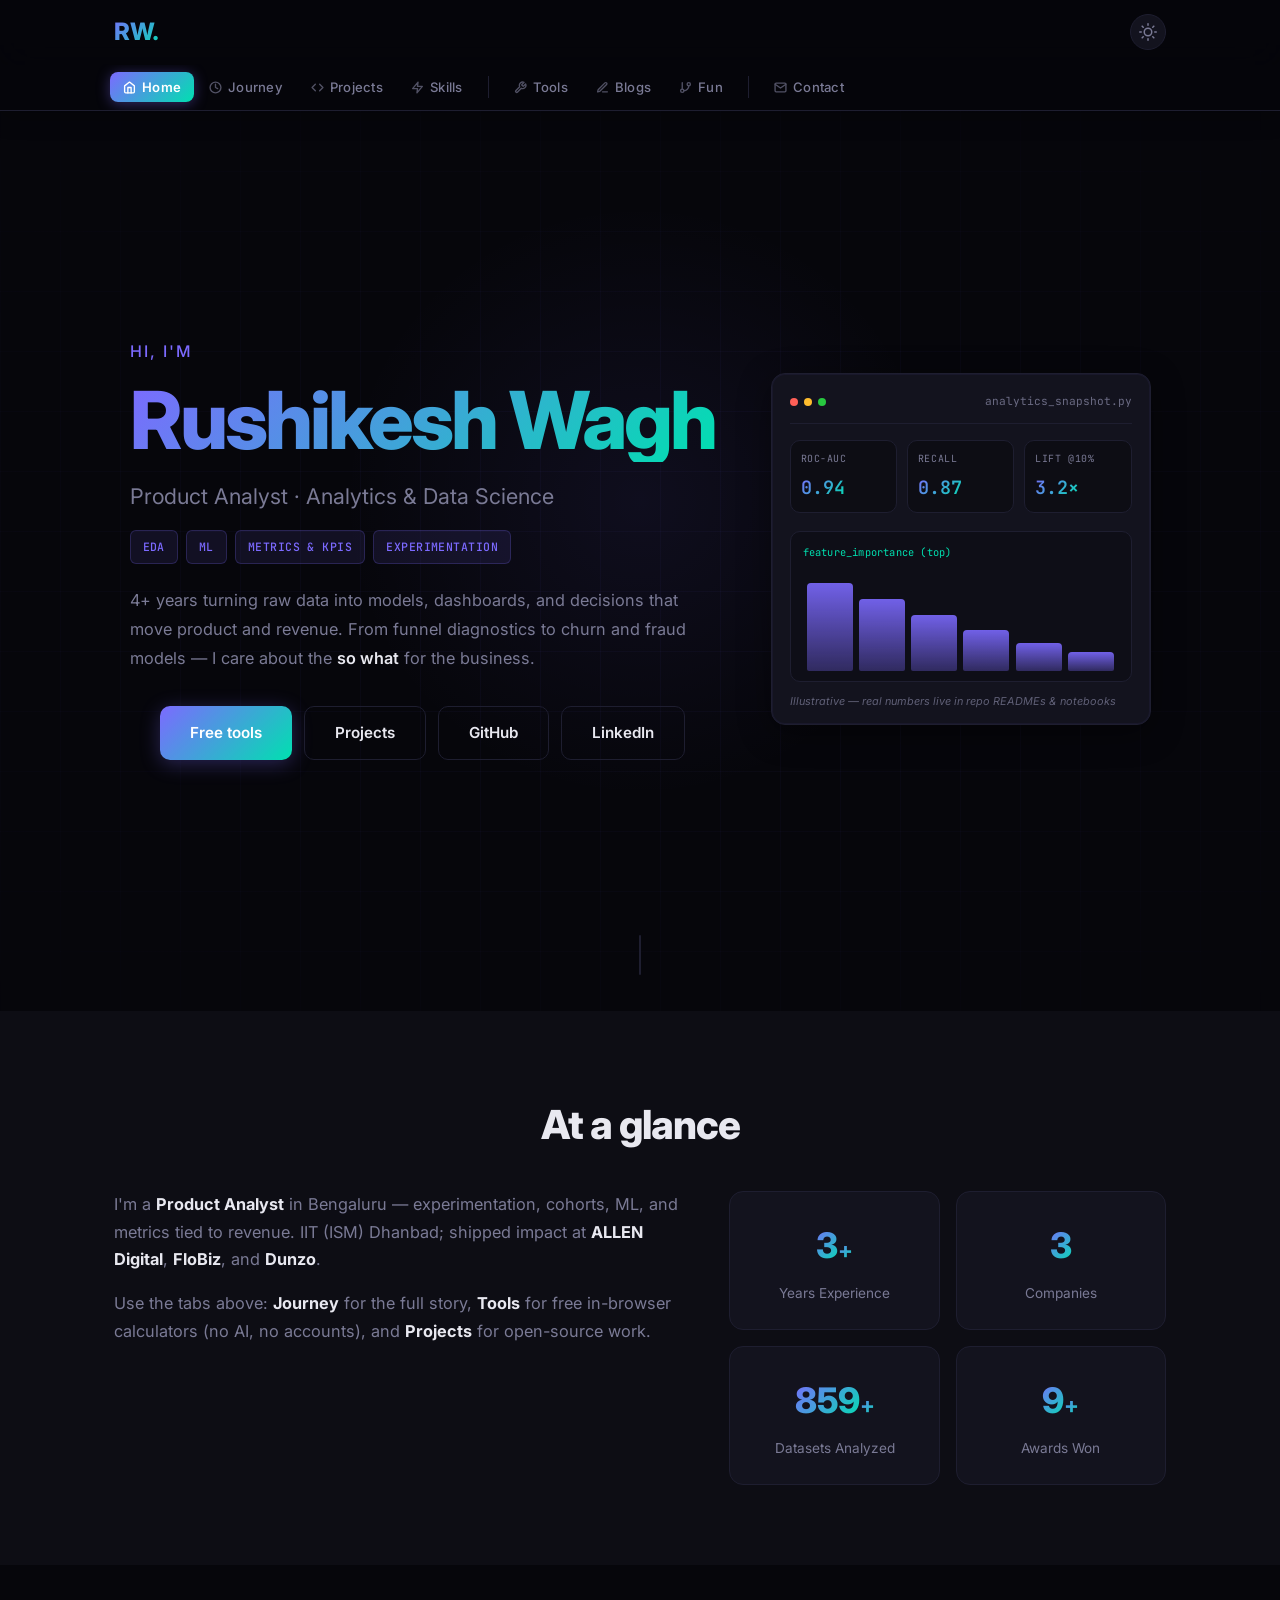
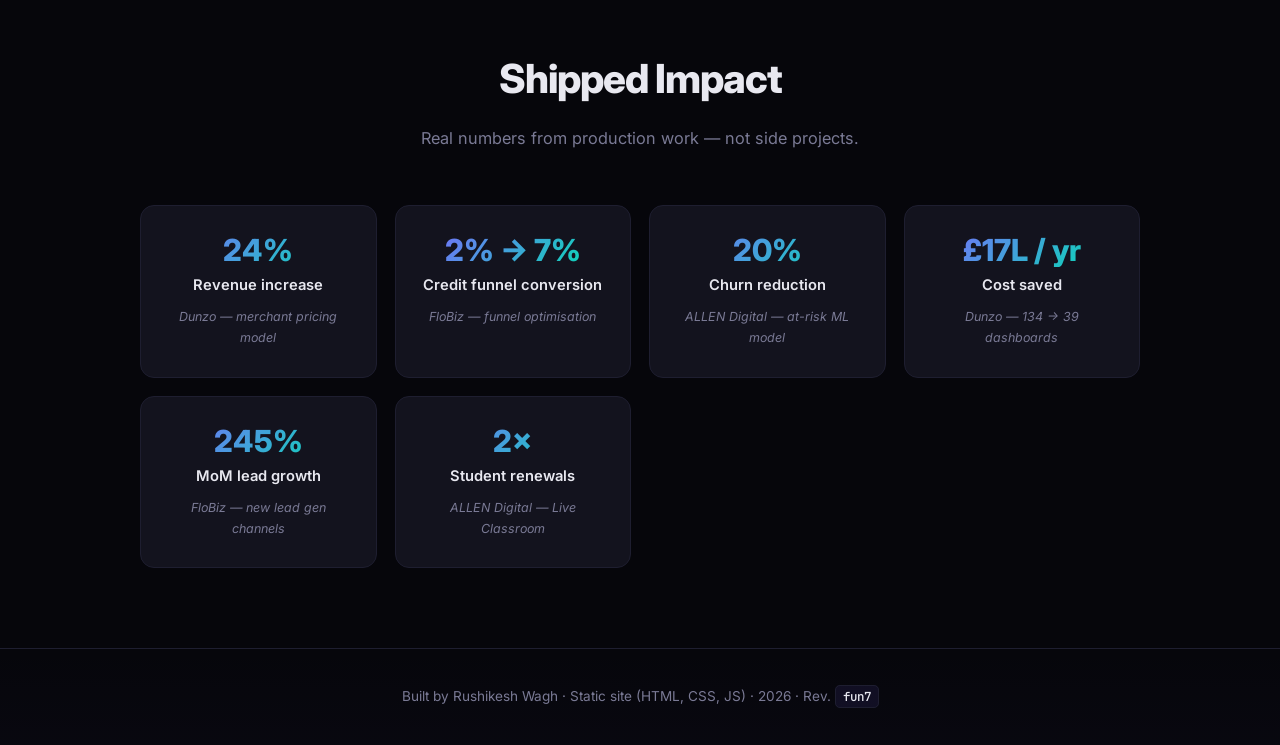
==== public/index.html @ 70ddebd4 "Quiz v7: improve fun page layout and refresh game flow Stack the three fun games into a clearer vert" ====
<!DOCTYPE html>
<html lang="en">
<head>
    <meta charset="UTF-8" />
    <meta name="viewport" content="width=device-width, initial-scale=1.0" />
    <!-- Canonical & social URLs: primary site is rushikeshwagh.vercel.app -->
    <link rel="canonical" href="https://rushikeshwagh.vercel.app/" />
    <title>Rushikesh Wagh — Product Analyst &amp; Data Science Portfolio | Bengaluru</title>
    <meta name="description" content="Rushikesh Wagh — Product Analyst in Bengaluru (IIT ISM Dhanbad). Free analytics tools: A/B test &amp; sample size calculators, cohort heatmap, JSON-CSV converter, SQL formatter. Projects, ALLEN Digital, Dunzo, FloBiz." />
    <meta name="author" content="Rushikesh Wagh" />
    <meta name="robots" content="index, follow, max-image-preview:large" />
    <meta name="googlebot" content="index, follow" />
    <meta name="theme-color" content="#06060b" />

    <meta property="og:type" content="website" />
    <meta property="og:locale" content="en_IN" />
    <meta property="og:site_name" content="Rushikesh Wagh" />
    <meta property="og:title" content="Rushikesh Wagh — Product Analyst &amp; Data Science Portfolio" />
    <meta property="og:description" content="Analytics &amp; ML portfolio: projects, experience, and contact. Bengaluru · IIT (ISM) Dhanbad." />
    <meta property="og:url" content="https://rushikeshwagh.vercel.app/" />
    <meta property="og:image" content="https://github.com/RUSHIKESHWAGH99.png" />
    <meta property="og:image:alt" content="Rushikesh Wagh" />

    <meta name="twitter:card" content="summary_large_image" />
    <meta name="twitter:title" content="Rushikesh Wagh — Product Analyst &amp; Data Science Portfolio" />
    <meta name="twitter:description" content="Analytics, ML, and product metrics. Open-source projects and professional experience." />
    <meta name="twitter:image" content="https://github.com/RUSHIKESHWAGH99.png" />

    <script type="application/ld+json">
    {
      "@context": "https://schema.org",
      "@graph": [
        {
          "@type": "WebSite",
          "@id": "https://rushikeshwagh.vercel.app/#website",
          "url": "https://rushikeshwagh.vercel.app/",
          "name": "Rushikesh Wagh — Portfolio",
          "description": "Product Analyst and data science portfolio: projects, skills, and experience.",
          "inLanguage": "en",
          "publisher": { "@id": "https://rushikeshwagh.vercel.app/#person" }
        },
        {
          "@type": "Person",
          "@id": "https://rushikeshwagh.vercel.app/#person",
          "name": "Rushikesh Wagh",
          "givenName": "Rushikesh",
          "familyName": "Wagh",
          "url": "https://rushikeshwagh.vercel.app/",
          "image": "https://github.com/RUSHIKESHWAGH99.png",
          "jobTitle": "Product Analyst",
          "description": "Product Analyst with 4+ years in analytics, machine learning, and product metrics. Based in Bengaluru, India.",
          "email": "rushikeshwagh43@gmail.com",
          "address": {
            "@type": "PostalAddress",
            "addressLocality": "Bengaluru",
            "addressRegion": "Karnataka",
            "addressCountry": "IN"
          },
          "worksFor": {
            "@type": "Organization",
            "name": "ALLEN Digital"
          },
          "alumniOf": {
            "@type": "CollegeOrUniversity",
            "name": "Indian Institute of Technology (Indian School of Mines), Dhanbad"
          },
          "sameAs": [
            "https://www.linkedin.com/in/rushikesh-wagh-08031999",
            "https://github.com/RUSHIKESHWAGH99"
          ]
        }
      ]
    }
    </script>

    <link rel="preconnect" href="https://fonts.googleapis.com" />
    <link rel="preconnect" href="https://fonts.gstatic.com" crossorigin />
    <link href="https://fonts.googleapis.com/css2?family=Inter:wght@300;400;500;600;700;800&family=JetBrains+Mono:wght@400;500&display=swap" rel="stylesheet" />
    <link rel="stylesheet" href="style.css" />
</head>
<body>
    <!-- Navigation -->
    <nav class="nav" id="nav">
        <div class="nav-container">
            <a href="#home" class="nav-logo" data-view="home">RW<span class="accent">.</span></a>
            <button class="theme-toggle" id="theme-toggle" aria-label="Toggle light/dark mode" type="button" title="Toggle theme">
                <svg class="theme-icon-sun" width="18" height="18" viewBox="0 0 24 24" fill="none" stroke="currentColor" stroke-width="2" stroke-linecap="round"><circle cx="12" cy="12" r="5"/><line x1="12" y1="1" x2="12" y2="3"/><line x1="12" y1="21" x2="12" y2="23"/><line x1="4.22" y1="4.22" x2="5.64" y2="5.64"/><line x1="18.36" y1="18.36" x2="19.78" y2="19.78"/><line x1="1" y1="12" x2="3" y2="12"/><line x1="21" y1="12" x2="23" y2="12"/><line x1="4.22" y1="19.78" x2="5.64" y2="18.36"/><line x1="18.36" y1="5.64" x2="19.78" y2="4.22"/></svg>
                <svg class="theme-icon-moon" width="18" height="18" viewBox="0 0 24 24" fill="none" stroke="currentColor" stroke-width="2" stroke-linecap="round"><path d="M21 12.79A9 9 0 1 1 11.21 3 7 7 0 0 0 21 12.79z"/></svg>
            </button>
        </div>
    </nav>

    <div class="site-tabs">
        <div class="container site-tabs-inner" role="tablist" aria-label="Portfolio sections">
            <!-- Group 1: Core -->
            <button type="button" class="site-tab active" role="tab" aria-selected="true" data-view="home" id="tab-home">
                <svg width="13" height="13" viewBox="0 0 24 24" fill="none" stroke="currentColor" stroke-width="2.5" stroke-linecap="round" stroke-linejoin="round" aria-hidden="true"><path d="M3 9l9-7 9 7v11a2 2 0 0 1-2 2H5a2 2 0 0 1-2-2z"/><polyline points="9 22 9 12 15 12 15 22"/></svg>
                Home
            </button>
            <button type="button" class="site-tab" role="tab" aria-selected="false" data-view="journey" id="tab-journey">
                <svg width="13" height="13" viewBox="0 0 24 24" fill="none" stroke="currentColor" stroke-width="2.5" stroke-linecap="round" stroke-linejoin="round" aria-hidden="true"><circle cx="12" cy="12" r="10"/><polyline points="12 6 12 12 16 14"/></svg>
                Journey
            </button>
            <button type="button" class="site-tab" role="tab" aria-selected="false" data-view="projects" id="tab-projects">
                <svg width="13" height="13" viewBox="0 0 24 24" fill="none" stroke="currentColor" stroke-width="2.5" stroke-linecap="round" stroke-linejoin="round" aria-hidden="true"><polyline points="16 18 22 12 16 6"/><polyline points="8 6 2 12 8 18"/></svg>
                Projects
            </button>
            <button type="button" class="site-tab" role="tab" aria-selected="false" data-view="skills" id="tab-skills">
                <svg width="13" height="13" viewBox="0 0 24 24" fill="none" stroke="currentColor" stroke-width="2.5" stroke-linecap="round" stroke-linejoin="round" aria-hidden="true"><polygon points="13 2 3 14 12 14 11 22 21 10 12 10 13 2"/></svg>
                Skills
            </button>
            <!-- Separator -->
            <span class="tab-sep" aria-hidden="true"></span>
            <!-- Group 2: Content & Tools -->
            <button type="button" class="site-tab" role="tab" aria-selected="false" data-view="tools" id="tab-tools">
                <svg width="13" height="13" viewBox="0 0 24 24" fill="none" stroke="currentColor" stroke-width="2.5" stroke-linecap="round" stroke-linejoin="round" aria-hidden="true"><path d="M14.7 6.3a1 1 0 0 0 0 1.4l1.6 1.6a1 1 0 0 0 1.4 0l3.77-3.77a6 6 0 0 1-7.94 7.94l-6.91 6.91a2.12 2.12 0 0 1-3-3l6.91-6.91a6 6 0 0 1 7.94-7.94l-3.76 3.76z"/></svg>
                Tools
            </button>
            <button type="button" class="site-tab" role="tab" aria-selected="false" data-view="blogs" id="tab-blogs">
                <svg width="13" height="13" viewBox="0 0 24 24" fill="none" stroke="currentColor" stroke-width="2.5" stroke-linecap="round" stroke-linejoin="round" aria-hidden="true"><path d="M12 20h9"/><path d="M16.5 3.5a2.121 2.121 0 0 1 3 3L7 19l-4 1 1-4L16.5 3.5z"/></svg>
                Blogs
            </button>
            <button type="button" class="site-tab" role="tab" aria-selected="false" data-view="fun" id="tab-fun">
                <svg width="13" height="13" viewBox="0 0 24 24" fill="none" stroke="currentColor" stroke-width="2.5" stroke-linecap="round" stroke-linejoin="round" aria-hidden="true"><line x1="6" y1="3" x2="6" y2="15"/><circle cx="18" cy="6" r="3"/><circle cx="6" cy="18" r="3"/><path d="M18 9a9 9 0 0 1-9 9"/></svg>
                Fun
            </button>
            <!-- Separator -->
            <span class="tab-sep" aria-hidden="true"></span>
            <!-- Group 3: Contact -->
            <button type="button" class="site-tab" role="tab" aria-selected="false" data-view="contact" id="tab-contact">
                <svg width="13" height="13" viewBox="0 0 24 24" fill="none" stroke="currentColor" stroke-width="2.5" stroke-linecap="round" stroke-linejoin="round" aria-hidden="true"><path d="M4 4h16c1.1 0 2 .9 2 2v12c0 1.1-.9 2-2 2H4c-1.1 0-2-.9-2-2V6c0-1.1.9-2 2-2z"/><polyline points="22,6 12,13 2,6"/></svg>
                Contact
            </button>
        </div>
    </div>

    <main class="main-views">
    <div id="view-home" class="view-panel">
    <!-- Hero -->
    <section class="hero" id="hero">
        <div class="hero-bg-grid"></div>
        <div class="container hero-layout">
            <div class="hero-content fade-up">
                <p class="hero-greeting">Hi, I'm</p>
                <h1 class="hero-name">Rushikesh Wagh</h1>
                <p class="hero-title">Product Analyst · Analytics &amp; Data Science</p>
                <p class="hero-pills" aria-label="Focus areas">
                    <span class="hero-pill">EDA</span>
                    <span class="hero-pill">ML</span>
                    <span class="hero-pill">Metrics &amp; KPIs</span>
                    <span class="hero-pill">Experimentation</span>
                </p>
                <p class="hero-desc">
                    4+ years turning raw data into models, dashboards, and decisions that move product and revenue.
                    From funnel diagnostics to churn and fraud models — I care about the <strong>so what</strong> for the business.
                </p>
                <div class="hero-cta">
                    <a href="#tools" class="btn btn-primary" data-view="tools">Free tools</a>
                    <a href="#projects" class="btn btn-outline" data-view="projects">Projects</a>
                    <a href="https://github.com/RUSHIKESHWAGH99" target="_blank" class="btn btn-outline">GitHub</a>
                    <a href="https://www.linkedin.com/in/rushikesh-wagh-08031999" target="_blank" class="btn btn-outline">LinkedIn</a>
                </div>
            </div>
            <aside class="hero-visual reveal" aria-hidden="true">
                <div class="mini-dashboard">
                    <div class="mini-dash-header">
                        <span class="mini-dash-dot"></span>
                        <span class="mini-dash-dot"></span>
                        <span class="mini-dash-dot"></span>
                        <span class="mini-dash-title">analytics_snapshot.py</span>
                    </div>
                    <div class="mini-dash-kpis">
                        <div class="mini-kpi">
                            <span class="mini-kpi-label">ROC-AUC</span>
                            <span class="mini-kpi-value">0.94</span>
                        </div>
                        <div class="mini-kpi">
                            <span class="mini-kpi-label">Recall</span>
                            <span class="mini-kpi-value">0.87</span>
                        </div>
                        <div class="mini-kpi">
                            <span class="mini-kpi-label">Lift @10%</span>
                            <span class="mini-kpi-value">3.2×</span>
                        </div>
                    </div>
                    <div class="mini-dash-chart">
                        <span class="mini-chart-label">feature_importance (top)</span>
                        <div class="mini-bars">
                            <div class="mini-bar" style="--h: 88%"></div>
                            <div class="mini-bar" style="--h: 72%"></div>
                            <div class="mini-bar" style="--h: 56%"></div>
                            <div class="mini-bar" style="--h: 41%"></div>
                            <div class="mini-bar" style="--h: 28%"></div>
                            <div class="mini-bar" style="--h: 19%"></div>
                        </div>
                    </div>
                    <p class="mini-dash-footnote">Illustrative — real numbers live in repo READMEs &amp; notebooks</p>
                </div>
            </aside>
        </div>
        <div class="scroll-indicator">
            <div class="scroll-line"></div>
        </div>
    </section>

    <section class="home-teaser section section-alt">
        <div class="container">
            <h2 class="section-title reveal">At a glance</h2>
            <div class="about-grid">
                <div class="about-text reveal">
                    <p>
                        I'm a <strong>Product Analyst</strong> in Bengaluru — experimentation, cohorts, ML, and metrics tied to revenue. IIT (ISM) Dhanbad; shipped impact at <strong>ALLEN Digital</strong>, <strong>FloBiz</strong>, and <strong>Dunzo</strong>.
                    </p>
                    <p>
                        Use the tabs above: <strong>Journey</strong> for the full story, <strong>Tools</strong> for free in-browser calculators (no AI, no accounts), and <strong>Projects</strong> for open-source work.
                    </p>
                </div>
                <div class="about-stats reveal">
                    <div class="stat-card">
                        <span class="stat-number" data-count="4">0</span><span class="stat-suffix">+</span>
                        <span class="stat-label">Years Experience</span>
                    </div>
                    <div class="stat-card">
                        <span class="stat-number" data-count="4">0</span>
                        <span class="stat-label">Companies</span>
                    </div>
                    <div class="stat-card">
                        <span class="stat-number" data-count="1000">0</span><span class="stat-suffix">+</span>
                        <span class="stat-label">Datasets Analyzed</span>
                    </div>
                    <div class="stat-card">
                        <span class="stat-number" data-count="10">0</span><span class="stat-suffix">+</span>
                        <span class="stat-label">Awards Won</span>
                    </div>
                </div>
            </div>
        </div>
    </section>

    <section class="impact-strip section">
        <div class="container">
            <h2 class="section-title reveal">Shipped Impact</h2>
            <p class="section-subtitle reveal">Real numbers from production work — not side projects.</p>
            <div class="impact-grid">
                <div class="impact-card reveal">
                    <span class="impact-metric">24%</span>
                    <span class="impact-label">Revenue increase</span>
                    <span class="impact-where">Dunzo — merchant pricing model</span>
                </div>
                <div class="impact-card reveal">
                    <span class="impact-metric">2% &rarr; 7%</span>
                    <span class="impact-label">Credit funnel conversion</span>
                    <span class="impact-where">FloBiz — funnel optimisation</span>
                </div>
                <div class="impact-card reveal">
                    <span class="impact-metric">20%</span>
                    <span class="impact-label">Churn reduction</span>
                    <span class="impact-where">ALLEN Digital — at-risk ML model</span>
                </div>
                <div class="impact-card reveal">
                    <span class="impact-metric">&pound;17L / yr</span>
                    <span class="impact-label">Cost saved</span>
                    <span class="impact-where">Dunzo — 134 &rarr; 39 dashboards</span>
                </div>
                <div class="impact-card reveal">
                    <span class="impact-metric">245%</span>
                    <span class="impact-label">MoM lead growth</span>
                    <span class="impact-where">FloBiz — new lead gen channels</span>
                </div>
                <div class="impact-card reveal">
                    <span class="impact-metric">2&times;</span>
                    <span class="impact-label">Student renewals</span>
                    <span class="impact-where">ALLEN Digital — Live Classroom</span>
                </div>
            </div>
        </div>
    </section>
    </div>

    <div id="view-journey" class="view-panel" hidden>
    <!-- About -->
    <section class="section" id="about">
        <div class="container">
            <h2 class="section-title reveal">About Me</h2>
            <div class="about-grid">
                <div class="about-text reveal">
                    <p>
                        I'm a <strong>Product Analyst</strong> based in Bengaluru, Karnataka with 4+ years of full-time experience in the analytics domain. I have a B.Tech from <strong>IIT (ISM) Dhanbad</strong> and have worked across startups and growth-stage companies including <strong>Dunzo</strong>, <strong>FloBiz</strong>, and <strong>ALLEN Digital</strong>.
                    </p>
                    <p>
                        I help teams make smarter, faster, and data-backed decisions. Whether it's building an XGBoost model to identify at-risk students, optimizing a credit funnel from 2% to 7%, or consolidating 134 dashboards down to 39 — I focus on the <strong>"so what?"</strong> that moves the business forward.
                    </p>
                    <p>
                        My work spans product analytics, ML-driven predictions, data pipeline engineering (SparkSQL, Airflow, Hevo), and strategic analysis at the founder's office level.
                    </p>
                </div>
                <div class="about-stats reveal">
                    <div class="stat-card">
                        <span class="stat-number" data-count="4">0</span><span class="stat-suffix">+</span>
                        <span class="stat-label">Years Experience</span>
                    </div>
                    <div class="stat-card">
                        <span class="stat-number" data-count="4">0</span>
                        <span class="stat-label">Companies</span>
                    </div>
                    <div class="stat-card">
                        <span class="stat-number" data-count="1000">0</span><span class="stat-suffix">+</span>
                        <span class="stat-label">Datasets Analyzed</span>
                    </div>
                    <div class="stat-card">
                        <span class="stat-number" data-count="10">0</span><span class="stat-suffix">+</span>
                        <span class="stat-label">Awards Won</span>
                    </div>
                </div>
            </div>
        </div>
    </section>

    <!-- How I work (analytics workflow) -->
    <section class="section section-alt" id="approach">
        <div class="container">
            <h2 class="section-title reveal">How I Work</h2>
            <p class="section-subtitle reveal">An end-to-end analytics loop — the same rhythm behind my portfolio repos and my product work.</p>
            <ol class="approach-steps">
                <li class="approach-step reveal">
                    <span class="approach-num">01</span>
                    <h3>Frame the decision</h3>
                    <p>Clarify the business question, success metric, and trade-offs (e.g. precision vs recall for fraud).</p>
                </li>
                <li class="approach-step reveal">
                    <span class="approach-num">02</span>
                    <h3>Data &amp; quality</h3>
                    <p>Source tables, validate joins, handle missing values, and sanity-check distributions before modeling.</p>
                </li>
                <li class="approach-step reveal">
                    <span class="approach-num">03</span>
                    <h3>EDA &amp; hypotheses</h3>
                    <p>Visualize segments, correlations, and leakage risks; turn patterns into testable hypotheses.</p>
                </li>
                <li class="approach-step reveal">
                    <span class="approach-num">04</span>
                    <h3>Model or metric logic</h3>
                    <p>Baselines first, then sklearn / XGBoost-style models, with proper splits and imbalance handling when needed.</p>
                </li>
                <li class="approach-step reveal">
                    <span class="approach-num">05</span>
                    <h3>Evaluate fairly</h3>
                    <p>Metrics that match the use case — not just accuracy — plus confusion matrices, ROC, and feature importance.</p>
                </li>
                <li class="approach-step reveal">
                    <span class="approach-num">06</span>
                    <h3>Ship the story</h3>
                    <p>READMEs, notebooks, or dashboards so stakeholders see the insight and the recommended next action.</p>
                </li>
            </ol>

            <div class="focus-grid">
                <article class="focus-card reveal">
                    <h3>Exploratory analysis</h3>
                    <p>Segmentation, trends, and clear charts that explain <em>why</em> a metric moved.</p>
                </article>
                <article class="focus-card reveal">
                    <h3>Predictive modeling</h3>
                    <p>Classification &amp; regression with scikit-learn — from churn and fraud to cost prediction.</p>
                </article>
                <article class="focus-card reveal">
                    <h3>Imbalanced &amp; risky outcomes</h3>
                    <p>SMOTE, recall-focused evaluation, and business-aligned thresholds for rare events.</p>
                </article>
                <article class="focus-card reveal">
                    <h3>Dashboards &amp; KPI design</h3>
                    <p>Streamlit and BI-style views that make metrics self-serve and actionable.</p>
                </article>
            </div>
        </div>
    </section>

    <!-- Experience / Journey -->
    <section class="section" id="experience">
        <div class="container">
            <h2 class="section-title reveal">Experience</h2>
            <p class="section-subtitle reveal">From founder's office strategy roles to product analytics — always at the intersection of data and business impact.</p>

            <div class="timeline">
                <div class="timeline-item reveal">
                    <div class="timeline-marker active"></div>
                    <div class="timeline-content">
                        <span class="timeline-year">Jul 2024 – Present</span>
                        <h3>ALLEN Digital — Product Analytics</h3>
                        <p class="timeline-location">Bengaluru, Karnataka</p>
                        <ul class="timeline-highlights">
                            <li>Owned the analytics charter for Live Classroom — <strong>20% YoY increase</strong> in attendance and <strong>2x improvement</strong> in student renewals</li>
                            <li>Built end-to-end <strong>XGBoost ML model</strong> to identify at-risk students, reducing churn rate by 20%</li>
                            <li>Architected core data pipeline using Hevo, SparkSQL, and Airflow for ETL workflows</li>
                        </ul>
                    </div>
                </div>

                <div class="timeline-item reveal">
                    <div class="timeline-marker"></div>
                    <div class="timeline-content">
                        <span class="timeline-year">Dec 2023 – Jul 2024</span>
                        <h3>FloBiz — Founder's Office, Strategy & Analytics</h3>
                        <p class="timeline-location">Bengaluru, Karnataka</p>
                        <ul class="timeline-highlights">
                            <li>Improved credit funnel efficiency from <strong>2% to 7%</strong> and R/C metric from 80% to 115%</li>
                            <li>Drove <strong>245% MoM increase</strong> in leads through new lead gen sources and marketing campaigns</li>
                            <li>Conducted market research for launch of insurance, personal loans, gold loans, and credit cards</li>
                            <li>Produced investor MIS reports, Townhalls, and MBRs</li>
                        </ul>
                    </div>
                </div>

                <div class="timeline-item reveal">
                    <div class="timeline-marker"></div>
                    <div class="timeline-content">
                        <span class="timeline-year">Jun 2022 – Nov 2023</span>
                        <h3>Dunzo — Founder's Office, Analyst 1 → Analyst 2</h3>
                        <p class="timeline-location">Bengaluru, Karnataka &middot; 1 year 6 months</p>
                        <ul class="timeline-highlights">
                            <li>Built merchant pricing model → <strong>24% revenue increase</strong> for DMS business</li>
                            <li>Led CPT optimization project → <strong>10%+ CPT reduction</strong> across the business</li>
                            <li>Consolidated dashboards from 134 to 39 → <strong>cost saving of ₹17L/year</strong></li>
                            <li>Contributed to surge pricing, delayed delivery rollouts with pre/post feature reads</li>
                        </ul>
                        <div class="timeline-awards">🏆 5 Monthly awards · 2 Excellence awards · 1 Quarterly award</div>
                    </div>
                </div>

                <div class="timeline-item reveal">
                    <div class="timeline-marker"></div>
                    <div class="timeline-content">
                        <span class="timeline-year">May – Jun 2021</span>
                        <h3>Tata Steel — Business Analyst Intern</h3>
                        <p class="timeline-location">Khopoli, Maharashtra</p>
                    </div>
                </div>

                <div class="timeline-item reveal">
                    <div class="timeline-marker"></div>
                    <div class="timeline-content">
                        <span class="timeline-year">Jul 2019 – Jun 2020</span>
                        <h3>Student Alumni & International Relations Cell — Data Analyst Intern</h3>
                        <p class="timeline-location">Dhanbad, Jharkhand</p>
                    </div>
                </div>

                <div class="timeline-item reveal">
                    <div class="timeline-marker"></div>
                    <div class="timeline-content">
                        <span class="timeline-year">2018 – 2022</span>
                        <h3>IIT (ISM) Dhanbad — B.Tech, Engineering</h3>
                        <p class="timeline-location">Dhanbad, Jharkhand</p>
                    </div>
                </div>
            </div>
        </div>
    </section>
    </div>

    <div id="view-tools" class="view-panel" hidden>
        <header class="tools-hero">
            <div class="container">
                <h2>Analytics Co-Pilot</h2>
                <p>Quick, private utilities that run entirely in your browser — no sign-up, no AI, no server. Useful for experiment readouts, retention tables, and readable SQL.</p>
                <span class="tools-badge">100% client-side · $0 infra</span>
            </div>
        </header>
        <div class="tool-switcher" role="tablist" aria-label="Choose a tool">
            <button type="button" class="tool-switch active" data-tool="ab" aria-selected="true">A/B testing</button>
            <button type="button" class="tool-switch" data-tool="json" aria-selected="false">JSON formatter</button>
            <button type="button" class="tool-switch" data-tool="sql" aria-selected="false">SQL formatter</button>
            <button type="button" class="tool-switch" data-tool="cohort" aria-selected="false">Cohort table (CSV)</button>
        </div>
        <div class="tool-panels-wrap">
            <div id="tool-panel-ab" class="tool-panel">
                <h3>Significance test</h3>
                <p class="tool-hint">Two-proportion z-test. Enter visitors and conversions for each variant. Large-sample normal approximation — for small samples, treat as directional only.</p>
                <div class="form-grid">
                    <div class="form-field"><label for="ab-vis-a">Visitors A</label><input id="ab-vis-a" type="number" min="1" value="10000" /></div>
                    <div class="form-field"><label for="ab-conv-a">Conversions A</label><input id="ab-conv-a" type="number" min="0" value="1200" /></div>
                    <div class="form-field"><label for="ab-vis-b">Visitors B</label><input id="ab-vis-b" type="number" min="1" value="10000" /></div>
                    <div class="form-field"><label for="ab-conv-b">Conversions B</label><input id="ab-conv-b" type="number" min="0" value="1270" /></div>
                    <div class="form-field"><label for="ab-alpha">Significance &alpha; (two-sided)</label>
                        <select id="ab-alpha">
                            <option value="0.10">90% confidence (&alpha; = 0.10)</option>
                            <option value="0.05" selected>95% confidence (&alpha; = 0.05)</option>
                            <option value="0.01">99% confidence (&alpha; = 0.01)</option>
                        </select>
                    </div>
                </div>
                <button type="button" class="btn-tool" id="ab-calc">Calculate</button>
                <div id="ab-out" class="ab-results" hidden></div>
                <div id="ab-err" class="tool-error" hidden></div>

                <div class="ab-divider"></div>

                <h3>Sample size calculator</h3>
                <p class="tool-hint">How many users per variant do you need before running the test? Enter your baseline conversion rate, minimum detectable effect (MDE), desired power, and significance level.</p>
                <div class="form-grid">
                    <div class="form-field"><label for="ss-baseline">Baseline rate (%)</label><input id="ss-baseline" type="number" min="0.01" max="99.99" step="0.01" value="5" /></div>
                    <div class="form-field"><label for="ss-mde">Min. detectable effect (%)</label><input id="ss-mde" type="number" min="0.01" step="0.01" value="10" /></div>
                    <div class="form-field"><label for="ss-power">Power</label>
                        <select id="ss-power">
                            <option value="0.80" selected>80%</option>
                            <option value="0.90">90%</option>
                            <option value="0.95">95%</option>
                        </select>
                    </div>
                    <div class="form-field"><label for="ss-alpha">Significance &alpha;</label>
                        <select id="ss-alpha">
                            <option value="0.10">0.10</option>
                            <option value="0.05" selected>0.05</option>
                            <option value="0.01">0.01</option>
                        </select>
                    </div>
                </div>
                <button type="button" class="btn-tool" id="ss-calc">Calculate</button>
                <div id="ss-out" class="ab-results" hidden></div>
                <div id="ss-err" class="tool-error" hidden></div>
            </div>
            <div id="tool-panel-json" class="tool-panel" hidden>
                <h3>JSON formatter</h3>
                <p class="tool-hint">Paste minified or messy JSON on the left. Click <strong>Format</strong> to pretty-print with syntax highlighting on the right. If the JSON is an array of objects you can also download it as a CSV file.</p>
                <div class="sql-io">
                    <textarea id="json-in" spellcheck="false" placeholder="Paste JSON here&#10;&#10;Example:&#10;[{&quot;name&quot;:&quot;Alice&quot;,&quot;age&quot;:30,&quot;city&quot;:&quot;Delhi&quot;},{&quot;name&quot;:&quot;Bob&quot;,&quot;age&quot;:25,&quot;city&quot;:&quot;Mumbai&quot;}]"></textarea>
                    <pre id="json-out" aria-label="Formatted JSON"></pre>
                </div>
                <button type="button" class="btn-tool" id="json-format">Format</button>
                <button type="button" class="btn-tool secondary" id="json-copy">Copy formatted</button>
                <button type="button" class="btn-tool secondary" id="json-csv-dl">Download CSV</button>
                <div id="json-err" class="tool-error" hidden></div>
            </div>
            <div id="tool-panel-sql" class="tool-panel" hidden>
                <h3>SQL formatter + keyword hints</h3>
                <p class="tool-hint">Indents SELECT columns one-per-line, AND / OR / ON under their clause, and colour-highlights keywords, functions, strings, and numbers. Heuristic — works well for standard analytical SQL. Copy button outputs plain text.</p>
                <div class="sql-io">
                    <textarea id="sql-in" spellcheck="false" placeholder="Paste SQL here…">select u.id, o.total from users u join orders o on o.user_id = u.id where o.created_at &gt;= '2024-01-01' group by u.id, o.total order by o.total desc limit 100;</textarea>
                    <pre id="sql-out" aria-label="Formatted SQL"></pre>
                </div>
                <button type="button" class="btn-tool" id="sql-format">Format</button>
                <button type="button" class="btn-tool secondary" id="sql-copy">Copy formatted</button>
                <div class="sql-hints-block">
                    <h4>Keywords detected (reference)</h4>
                    <ul id="sql-hint-list" class="sql-hints-list"></ul>
                </div>
            </div>
            <div id="tool-panel-cohort" class="tool-panel" hidden>
                <h3>Cohort retention heatmap</h3>
                <p class="tool-hint"><strong>CSV format (wide):</strong> first column = cohort name; remaining columns = period 0, 1, 2… (counts or retention %). Example header: <code>cohort,0,1,2,3</code>. Values between 0 and 1 are treated as fractions.</p>
                <label class="file-drop-label">
                    <input type="file" id="cohort-file" accept=".csv,text/csv" />
                    Drop a CSV here or tap to choose a file
                </label>
                <div id="cohort-err" class="tool-error" hidden></div>
                <div id="cohort-out"></div>
            </div>
        </div>
    </div>

    <div id="view-projects" class="view-panel" hidden>
    <!-- Projects -->
    <section class="section section-alt" id="projects">
        <div class="container">
            <h2 class="section-title reveal">Open Source Projects</h2>
            <p class="section-subtitle reveal">Public repos with notebooks, EDA, and models — each README summarizes methods, metrics, and business takeaways.</p>

            <div class="projects-grid">
                <article class="project-card reveal">
                    <span class="project-type">Dashboard · BI</span>
                    <div class="project-header">
                        <div class="project-icon">📊</div>
                        <div class="project-links">
                            <a href="https://github.com/RUSHIKESHWAGH99/Sales-Revenue-Dashboard" target="_blank" title="View on GitHub">
                                <svg width="20" height="20" viewBox="0 0 24 24" fill="none" stroke="currentColor" stroke-width="2"><path d="M9 19c-5 1.5-5-2.5-7-3m14 6v-3.87a3.37 3.37 0 0 0-.94-2.61c3.14-.35 6.44-1.54 6.44-7A5.44 5.44 0 0 0 20 4.77 5.07 5.07 0 0 0 19.91 1S18.73.65 16 2.48a13.38 13.38 0 0 0-7 0C6.27.65 5.09 1 5.09 1A5.07 5.07 0 0 0 5 4.77a5.44 5.44 0 0 0-1.5 3.78c0 5.42 3.3 6.61 6.44 7A3.37 3.37 0 0 0 9 18.13V22"></path></svg>
                            </a>
                        </div>
                    </div>
                    <h3 class="project-title">Sales & Revenue Dashboard</h3>
                    <p class="project-desc">Interactive Streamlit dashboard on the Superstore dataset with KPI cards, trend charts, discount-vs-profit analysis, and real-time filters.</p>
                    <div class="project-tags">
                        <span>Streamlit</span><span>Plotly</span><span>pandas</span><span>Python</span>
                    </div>
                    <div class="project-insight">
                        <strong>Key insight:</strong> Sub-categories with >20% avg discount have negative profit margins
                    </div>
                </article>

                <article class="project-card reveal">
                    <span class="project-type">Classification</span>
                    <div class="project-header">
                        <div class="project-icon">🔮</div>
                        <div class="project-links">
                            <a href="https://github.com/RUSHIKESHWAGH99/Telco-Customer-Churn-Prediction" target="_blank" title="View on GitHub">
                                <svg width="20" height="20" viewBox="0 0 24 24" fill="none" stroke="currentColor" stroke-width="2"><path d="M9 19c-5 1.5-5-2.5-7-3m14 6v-3.87a3.37 3.37 0 0 0-.94-2.61c3.14-.35 6.44-1.54 6.44-7A5.44 5.44 0 0 0 20 4.77 5.07 5.07 0 0 0 19.91 1S18.73.65 16 2.48a13.38 13.38 0 0 0-7 0C6.27.65 5.09 1 5.09 1A5.07 5.07 0 0 0 5 4.77a5.44 5.44 0 0 0-1.5 3.78c0 5.42 3.3 6.61 6.44 7A3.37 3.37 0 0 0 9 18.13V22"></path></svg>
                            </a>
                        </div>
                    </div>
                    <h3 class="project-title">Telco Customer Churn Prediction</h3>
                    <p class="project-desc">ML pipeline predicting customer churn using Logistic Regression & Random Forest. Surfaces top reasons customers leave and concrete retention actions.</p>
                    <div class="project-tags">
                        <span>scikit-learn</span><span>pandas</span><span>seaborn</span><span>Python</span>
                    </div>
                    <div class="project-insight">
                        <strong>Key insight:</strong> Month-to-month contracts churn 3x more — push annual plans with incentives
                    </div>
                </article>

                <article class="project-card reveal">
                    <span class="project-type">EDA · Reporting</span>
                    <div class="project-header">
                        <div class="project-icon">🛒</div>
                        <div class="project-links">
                            <a href="https://github.com/RUSHIKESHWAGH99/E-Commerce-Sales-Analysis" target="_blank" title="View on GitHub">
                                <svg width="20" height="20" viewBox="0 0 24 24" fill="none" stroke="currentColor" stroke-width="2"><path d="M9 19c-5 1.5-5-2.5-7-3m14 6v-3.87a3.37 3.37 0 0 0-.94-2.61c3.14-.35 6.44-1.54 6.44-7A5.44 5.44 0 0 0 20 4.77 5.07 5.07 0 0 0 19.91 1S18.73.65 16 2.48a13.38 13.38 0 0 0-7 0C6.27.65 5.09 1 5.09 1A5.07 5.07 0 0 0 5 4.77a5.44 5.44 0 0 0-1.5 3.78c0 5.42 3.3 6.61 6.44 7A3.37 3.37 0 0 0 9 18.13V22"></path></svg>
                            </a>
                        </div>
                    </div>
                    <h3 class="project-title">E-Commerce Sales Analysis</h3>
                    <p class="project-desc">Customer & Revenue Intelligence Report — deep-dive into an e-commerce dataset with segmentation, revenue driver identification, and growth recommendations.</p>
                    <div class="project-tags">
                        <span>pandas</span><span>matplotlib</span><span>HTML</span><span>Python</span>
                    </div>
                    <div class="project-insight">
                        <strong>Key insight:</strong> Revenue concentration analysis reveals top customer segments driving 80% of sales
                    </div>
                </article>

                <article class="project-card reveal">
                    <span class="project-type">Regression</span>
                    <div class="project-header">
                        <div class="project-icon">🏥</div>
                        <div class="project-links">
                            <a href="https://github.com/RUSHIKESHWAGH99/Medical-Insurance-Cost-Prediction" target="_blank" title="View on GitHub">
                                <svg width="20" height="20" viewBox="0 0 24 24" fill="none" stroke="currentColor" stroke-width="2"><path d="M9 19c-5 1.5-5-2.5-7-3m14 6v-3.87a3.37 3.37 0 0 0-.94-2.61c3.14-.35 6.44-1.54 6.44-7A5.44 5.44 0 0 0 20 4.77 5.07 5.07 0 0 0 19.91 1S18.73.65 16 2.48a13.38 13.38 0 0 0-7 0C6.27.65 5.09 1 5.09 1A5.07 5.07 0 0 0 5 4.77a5.44 5.44 0 0 0-1.5 3.78c0 5.42 3.3 6.61 6.44 7A3.37 3.37 0 0 0 9 18.13V22"></path></svg>
                            </a>
                        </div>
                    </div>
                    <h3 class="project-title">Medical Insurance Cost Prediction</h3>
                    <p class="project-desc">Regression models predicting medical insurance costs — EDA on what drives healthcare spending plus business recommendations for insurers.</p>
                    <div class="project-tags">
                        <span>scikit-learn</span><span>pandas</span><span>seaborn</span><span>Python</span>
                    </div>
                    <div class="project-insight">
                        <strong>Key insight:</strong> Smokers pay 3.8x more; obese smokers pay 5x+ vs healthy non-smokers
                    </div>
                </article>

                <article class="project-card reveal">
                    <span class="project-type">Imbalanced · Classification</span>
                    <div class="project-header">
                        <div class="project-icon">💳</div>
                        <div class="project-links">
                            <a href="https://github.com/RUSHIKESHWAGH99/Credit-Card-Fraud-Detection" target="_blank" title="View on GitHub">
                                <svg width="20" height="20" viewBox="0 0 24 24" fill="none" stroke="currentColor" stroke-width="2"><path d="M9 19c-5 1.5-5-2.5-7-3m14 6v-3.87a3.37 3.37 0 0 0-.94-2.61c3.14-.35 6.44-1.54 6.44-7A5.44 5.44 0 0 0 20 4.77 5.07 5.07 0 0 0 19.91 1S18.73.65 16 2.48a13.38 13.38 0 0 0-7 0C6.27.65 5.09 1 5.09 1A5.07 5.07 0 0 0 5 4.77a5.44 5.44 0 0 0-1.5 3.78c0 5.42 3.3 6.61 6.44 7A3.37 3.37 0 0 0 9 18.13V22"></path></svg>
                            </a>
                        </div>
                    </div>
                    <h3 class="project-title">Credit Card Fraud Detection</h3>
                    <p class="project-desc">ML pipeline tackling extreme class imbalance (0.17% fraud) using SMOTE, Logistic Regression, Random Forest & Gradient Boosting with focus on recall optimization.</p>
                    <div class="project-tags">
                        <span>scikit-learn</span><span>imbalanced-learn</span><span>SMOTE</span><span>Python</span>
                    </div>
                    <div class="project-insight">
                        <strong>Key insight:</strong> Accuracy alone is misleading at 99.83% — recall-focused models catch real fraud
                    </div>
                </article>

                <article class="project-card reveal">
                    <span class="project-type">Classification · Education</span>
                    <div class="project-header">
                        <div class="project-icon">🎓</div>
                        <div class="project-links">
                            <a href="https://github.com/RUSHIKESHWAGH99/Student-Performance-Prediction" target="_blank" title="View on GitHub">
                                <svg width="20" height="20" viewBox="0 0 24 24" fill="none" stroke="currentColor" stroke-width="2"><path d="M9 19c-5 1.5-5-2.5-7-3m14 6v-3.87a3.37 3.37 0 0 0-.94-2.61c3.14-.35 6.44-1.54 6.44-7A5.44 5.44 0 0 0 20 4.77 5.07 5.07 0 0 0 19.91 1S18.73.65 16 2.48a13.38 13.38 0 0 0-7 0C6.27.65 5.09 1 5.09 1A5.07 5.07 0 0 0 5 4.77a5.44 5.44 0 0 0-1.5 3.78c0 5.42 3.3 6.61 6.44 7A3.37 3.37 0 0 0 9 18.13V22"></path></svg>
                            </a>
                        </div>
                    </div>
                    <h3 class="project-title">Student Performance Prediction</h3>
                    <p class="project-desc">Classification models predicting student pass/fail outcomes using demographic, social, and academic features from the UCI Student Performance dataset.</p>
                    <div class="project-tags">
                        <span>scikit-learn</span><span>pandas</span><span>seaborn</span><span>Python</span>
                    </div>
                    <div class="project-insight">
                        <strong>Key insight:</strong> Prior grades, past failures, and alcohol consumption are the strongest predictors of academic outcomes
                    </div>
                </article>
            </div>
        </div>
    </section>
    </div>

    <div id="view-skills" class="view-panel" hidden>
    <!-- Skills -->
    <section class="section" id="skills">
        <div class="container">
            <h2 class="section-title reveal">Skills</h2>
            <div class="skills-grid">
                <div class="skill-category reveal">
                    <h3>Languages</h3>
                    <div class="skill-items">
                        <div class="skill-item"><span class="skill-dot"></span>Python</div>
                        <div class="skill-item"><span class="skill-dot"></span>SQL</div>
                    </div>
                </div>
                <div class="skill-category reveal">
                    <h3>Data &amp; ML</h3>
                    <div class="skill-items">
                        <div class="skill-item"><span class="skill-dot"></span>pandas / NumPy</div>
                        <div class="skill-item"><span class="skill-dot"></span>scikit-learn</div>
                        <div class="skill-item"><span class="skill-dot"></span>XGBoost / Gradient boosting</div>
                        <div class="skill-item"><span class="skill-dot"></span>Imbalanced-learn (SMOTE)</div>
                        <div class="skill-item"><span class="skill-dot"></span>Feature importance &amp; explainability</div>
                        <div class="skill-item"><span class="skill-dot"></span>Jupyter / notebooks</div>
                    </div>
                </div>
                <div class="skill-category reveal">
                    <h3>Analytics craft</h3>
                    <div class="skill-items">
                        <div class="skill-item"><span class="skill-dot"></span>EDA &amp; hypothesis testing</div>
                        <div class="skill-item"><span class="skill-dot"></span>Metrics design (north-star, funnels)</div>
                        <div class="skill-item"><span class="skill-dot"></span>A/B tests &amp; experiment readouts</div>
                        <div class="skill-item"><span class="skill-dot"></span>Cohort &amp; retention analysis</div>
                    </div>
                </div>
                <div class="skill-category reveal">
                    <h3>Dashboards & BI</h3>
                    <div class="skill-items">
                        <div class="skill-item"><span class="skill-dot"></span>Streamlit</div>
                        <div class="skill-item"><span class="skill-dot"></span>Plotly</div>
                        <div class="skill-item"><span class="skill-dot"></span>Power BI</div>
                    </div>
                </div>
                <div class="skill-category reveal">
                    <h3>Data Engineering</h3>
                    <div class="skill-items">
                        <div class="skill-item"><span class="skill-dot"></span>SparkSQL</div>
                        <div class="skill-item"><span class="skill-dot"></span>Airflow</div>
                        <div class="skill-item"><span class="skill-dot"></span>Hevo</div>
                        <div class="skill-item"><span class="skill-dot"></span>Git / Docker</div>
                    </div>
                </div>
            </div>
        </div>
    </section>

    </div>

    <div id="view-contact" class="view-panel" hidden>
    <section class="section section-alt" id="contact">
        <div class="container contact-container">
            <h2 class="section-title reveal">Get in Touch</h2>
            <p class="section-subtitle reveal">
                Open to product analytics, analytics engineering, and data science roles — or collaborating on interesting datasets.
            </p>
            <div class="contact-links reveal">
                <a href="https://www.linkedin.com/in/rushikesh-wagh-08031999" target="_blank" class="contact-card">
                    <svg width="28" height="28" viewBox="0 0 24 24" fill="currentColor"><path d="M20.447 20.452h-3.554v-5.569c0-1.328-.027-3.037-1.852-3.037-1.853 0-2.136 1.445-2.136 2.939v5.667H9.351V9h3.414v1.561h.046c.477-.9 1.637-1.85 3.37-1.85 3.601 0 4.267 2.37 4.267 5.455v6.286zM5.337 7.433a2.062 2.062 0 0 1-2.063-2.065 2.064 2.064 0 1 1 2.063 2.065zm1.782 13.019H3.555V9h3.564v11.452zM22.225 0H1.771C.792 0 0 .774 0 1.729v20.542C0 23.227.792 24 1.771 24h20.451C23.2 24 24 23.227 24 22.271V1.729C24 .774 23.2 0 22.222 0h.003z"/></svg>
                    <span>LinkedIn</span>
                </a>
                <a href="https://github.com/RUSHIKESHWAGH99" target="_blank" class="contact-card">
                    <svg width="28" height="28" viewBox="0 0 24 24" fill="currentColor"><path d="M12 .297c-6.63 0-12 5.373-12 12 0 5.303 3.438 9.8 8.205 11.385.6.113.82-.258.82-.577 0-.285-.01-1.04-.015-2.04-3.338.724-4.042-1.61-4.042-1.61C4.422 18.07 3.633 17.7 3.633 17.7c-1.087-.744.084-.729.084-.729 1.205.084 1.838 1.236 1.838 1.236 1.07 1.835 2.809 1.305 3.495.998.108-.776.417-1.305.76-1.605-2.665-.3-5.466-1.332-5.466-5.93 0-1.31.465-2.38 1.235-3.22-.135-.303-.54-1.523.105-3.176 0 0 1.005-.322 3.3 1.23.96-.267 1.98-.399 3-.405 1.02.006 2.04.138 3 .405 2.28-1.552 3.285-1.23 3.285-1.23.645 1.653.24 2.873.12 3.176.765.84 1.23 1.91 1.23 3.22 0 4.61-2.805 5.625-5.475 5.92.42.36.81 1.096.81 2.22 0 1.606-.015 2.896-.015 3.286 0 .315.21.69.825.57C20.565 22.092 24 17.592 24 12.297c0-6.627-5.373-12-12-12"/></svg>
                    <span>GitHub</span>
                </a>
                <a href="mailto:rushikeshwagh43@gmail.com" class="contact-card">
                    <svg width="28" height="28" viewBox="0 0 24 24" fill="none" stroke="currentColor" stroke-width="2"><rect x="2" y="4" width="20" height="16" rx="2"/><path d="m22 7-8.97 5.7a1.94 1.94 0 0 1-2.06 0L2 7"/></svg>
                    <span>Email</span>
                </a>
                <a href="Rushikesh_Wagh_Resume.pdf" download class="contact-card">
                    <svg width="28" height="28" viewBox="0 0 24 24" fill="none" stroke="currentColor" stroke-width="2" stroke-linecap="round" stroke-linejoin="round"><path d="M21 15v4a2 2 0 0 1-2 2H5a2 2 0 0 1-2-2v-4"/><polyline points="7 10 12 15 17 10"/><line x1="12" y1="15" x2="12" y2="3"/></svg>
                    <span>Resume</span>
                </a>
            </div>
        </div>
    </section>
    </div>

    <div id="view-blogs" class="view-panel" hidden>
    <section class="section" id="blogs">
        <div class="container">
            <h2 class="section-title reveal">Blogs</h2>
            <p class="section-subtitle reveal">Educational content on analytics — from experimentation to ML, metric design, and data storytelling.</p>
            <div class="coming-soon-wrap reveal">
                <div class="coming-soon-card">
                    <span class="coming-soon-icon">✍️</span>
                    <h3>Coming Soon</h3>
                    <p>In-depth write-ups on analytics concepts, SQL patterns, A/B testing, cohort analysis, and real-world data lessons are on their way.</p>
                </div>
            </div>
        </div>
    </section>
    </div>

    <div id="view-fun" class="view-panel" hidden>
    <section class="section" id="fun">
        <div class="container">
            <h2 class="section-title reveal">Fun</h2>
            <p class="section-subtitle reveal">Analytics games for data people — SQL quiz, daily word game &amp; metric blitz.</p>

            <div class="fun-games-stack">
                <div class="fun-game-card fun-game-card-feature reveal" id="querygauntlet-card">
                    <div class="fun-game-intro">
                        <span class="fun-game-badge">Featured · SQL challenge</span>
                        <h3 class="fun-game-title">The Query Gauntlet</h3>
                        <p class="fun-game-desc">A deeper SQL challenge built around analytical thinking. You will read queries, reason through outputs, spot mistakes, and answer 10 timed questions.</p>
                        <div class="fun-game-meta">
                            <div class="fun-game-meta-block">
                                <p class="fun-game-meta-label">Why play</p>
                                <p class="fun-game-meta-copy">This is the best one to test practical SQL instincts, especially around joins, window functions, CTEs, and query logic.</p>
                            </div>
                            <div class="fun-game-meta-block">
                                <p class="fun-game-meta-label">How to play</p>
                                <p class="fun-game-meta-copy">Enter your name and email, finish 10 questions in 10 minutes, then download or share your score card. Hit pro analyst level for a celebration.</p>
                            </div>
                        </div>
                    </div>

                    <div id="sql-quiz-app" class="sql-quiz-app">
                        <div id="sql-quiz-reg" class="sql-quiz-panel">
                            <header class="sql-quiz-header">
                                <h3 class="sql-quiz-title"><span class="sql-quiz-title-main">The Query Gauntlet</span></h3>
                                <p class="sql-quiz-monikers" aria-label="Also known as">Clause <span class="sql-quiz-mid-dot">&amp;</span> Effect · Syntax Circuit · The JOIN Tribunal</p>
                            </header>
                            <p class="sql-quiz-lead">10 questions · 10 minutes · no lifelines. Read real SQL, spot errors, predict output. Enter your name and go — certificate at the finish line.</p>
                            <form id="sql-quiz-reg-form" class="sql-quiz-reg-form">
                                <div class="form-grid">
                                    <div class="form-field">
                                        <label for="sql-quiz-name">Name</label>
                                        <input id="sql-quiz-name" name="name" type="text" required autocomplete="name" maxlength="120" placeholder="Your name" />
                                    </div>
                                    <div class="form-field">
                                        <label for="sql-quiz-email">Email</label>
                                        <input id="sql-quiz-email" name="email" type="email" required autocomplete="email" placeholder="you@example.com" />
                                    </div>
                                </div>
                                <p class="sql-quiz-privacy">Your name and email are used to log your attempt and to generate your score card. We do not email your results to you right now — use download or LinkedIn share after you finish.</p>
                                <button type="button" class="btn-tool" id="sql-quiz-start">Start quiz</button>
                                <p id="sql-quiz-load-err" class="tool-error" hidden></p>
                            </form>
                        </div>

                        <div id="sql-quiz-play" class="sql-quiz-panel sql-quiz-play-locked" hidden>
                            <div class="sql-quiz-progress-row">
                                <span id="sql-quiz-progress-label" class="sql-quiz-progress-label">Question 1 / 10</span>
                                <span id="sql-quiz-timer" class="sql-quiz-timer" role="timer" aria-live="polite" aria-atomic="true">10:00</span>
                            </div>
                            <div id="sql-quiz-q-wrap" class="sql-quiz-q-wrap"></div>
                            <div class="sql-quiz-nav">
                                <button type="button" class="btn-tool secondary" id="sql-quiz-prev" hidden>Back</button>
                                <button type="button" class="btn-tool" id="sql-quiz-next">Next</button>
                            </div>
                        </div>

                        <div id="sql-quiz-results" class="sql-quiz-panel" hidden>
                            <div id="sql-quiz-pro-card" class="sql-quiz-pro-card" hidden>
                                <span class="sql-quiz-pro-badge">🏆 Pro analyst</span>
                                <h3>Congratulations!</h3>
                                <p>You scored <strong id="sql-quiz-pro-score"></strong>. You are operating at <strong>professional analyst</strong> level on this SQL set.</p>
                            </div>
                            <div id="sql-quiz-result-standard">
                                <h3 id="sql-quiz-result-heading">Your results</h3>
                                <p id="sql-quiz-score-line" class="sql-quiz-score-line"></p>
                                <p id="sql-quiz-tier-msg" class="sql-quiz-tier-msg"></p>
                                <div id="sql-quiz-topics-block" hidden>
                                    <h4 class="sql-quiz-subh">Topics to improve</h4>
                                    <p class="sql-quiz-topics-intro">Based on the questions you missed, spend time on:</p>
                                    <ul id="sql-quiz-topics-list" class="sql-quiz-topics-list"></ul>
                                </div>
                            </div>
                            <p id="sql-quiz-email-status" class="sql-quiz-email-status" aria-live="polite"></p>
                            <div id="sql-quiz-share-row" class="sql-quiz-share-row">
                                <button type="button" class="btn-tool" id="sql-quiz-download">Download certificate</button>
                                <button type="button" class="btn-tool secondary" id="sql-quiz-linkedin">Share on LinkedIn</button>
                                <button type="button" class="btn-tool secondary" id="sql-quiz-copy-blurb">Copy post text</button>
                            </div>
                            <p id="sql-quiz-copy-hint" class="sql-quiz-copy-hint" hidden>Copied — paste into LinkedIn if the share window did not open.</p>
                            <button type="button" class="btn-tool secondary" id="sql-quiz-retry">Try again</button>
                        </div>
                    </div>
                </div>

                <!-- SQL Word — daily Wordle for SQL keywords -->
                <div class="fun-game-card reveal" id="sqlword-card">
                    <span class="fun-game-badge">Daily · resets at midnight</span>
                    <h3 class="fun-game-title">SQL Word</h3>
                    <p class="fun-game-desc">A quick Wordle-style game for SQL and analytics people. Guess the hidden 5-letter word in 6 tries using the color hints after every attempt.</p>
                    <div class="fun-game-meta">
                        <div class="fun-game-meta-block">
                            <p class="fun-game-meta-label">How to play</p>
                            <p class="fun-game-meta-copy">Type a 5-letter word, press Enter, and use the green / yellow / gray hints to narrow it down. There is one shared word per day.</p>
                        </div>
                    </div>
                    <div id="sw-grid" class="sw-grid" role="group" aria-label="Guess grid"></div>
                    <div id="sw-keyboard" class="sw-keyboard" aria-label="On-screen keyboard"></div>
                    <p id="sw-message" class="sw-message" aria-live="polite"></p>
                    <button type="button" class="btn-tool secondary sw-share-btn" id="sw-share" hidden>Copy result ↗</button>
                </div>

                <!-- Metric Blitz — 5-question speed round -->
                <div class="fun-game-card reveal" id="metricblitz-card">
                    <span class="fun-game-badge">Blitz · 30 seconds</span>
                    <h3 class="fun-game-title">Metric Blitz</h3>
                    <p class="fun-game-desc">A fast KPI and analytics reflex test. Each round randomly picks 5 questions from a 100-question bank, so the challenge feels fresh every time.</p>
                    <div class="fun-game-meta">
                        <div class="fun-game-meta-block">
                            <p class="fun-game-meta-label">How to play</p>
                            <p class="fun-game-meta-copy">Start the round, answer 5 multiple-choice questions before the 30-second timer ends, and aim for a perfect score to unlock the celebration state.</p>
                        </div>
                    </div>
                    <div id="mb-reg" class="mb-state">
                        <button type="button" class="btn-tool" id="mb-start">Start Blitz</button>
                    </div>
                    <div id="mb-play" class="mb-state" hidden>
                        <div class="mb-hdr">
                            <span id="mb-qnum" class="mb-qnum">Q1 / 5</span>
                            <span id="mb-timer" class="mb-timer">0:30</span>
                        </div>
                        <p id="mb-question" class="mb-question"></p>
                        <div id="mb-options" class="mb-options"></div>
                    </div>
                    <div id="mb-results" class="mb-state" hidden>
                        <p id="mb-score-line" class="mb-score-line"></p>
                        <button type="button" class="btn-tool secondary" id="mb-retry">Play again</button>
                    </div>
                </div>
            </div>
        </div>
    </section>
    </div>
    </main>

    <!-- Footer -->
    <footer class="footer">
        <div class="container">
            <p>
                Built by Rushikesh Wagh &middot; Static site (HTML, CSS, JS) &middot; 2026
                &middot;
                <span
                    class="footer-rev-wrap"
                    title="Live deploy marker — matches script.js?v= in this page; change that query when you ship a meaningful update."
                >Rev. <code id="site-revision-label" class="footer-revision">…</code></span>
            </p>
        </div>
    </footer>

    <script src="script.js?v=fun7"></script>
</body>
</html>
---- public/style.css ----
/* ── Reset & Base ───────────────────────────────────────────── */
*, *::before, *::after { margin: 0; padding: 0; box-sizing: border-box; }

:root {
    --bg:        #06060b;
    --bg-alt:    #0d0d14;
    --surface:   #13131e;
    --border:    #1e1e30;
    --text:      #e8e8f0;
    --text-dim:  #7a7a95;
    --accent:    #7c6aff;
    --accent-2:  #00e0b0;
    --accent-glow: rgba(124, 106, 255, 0.15);
    --accent-2-glow: rgba(0, 224, 176, 0.12);
    --gradient:  linear-gradient(135deg, #7c6aff 0%, #00e0b0 100%);
    --font:      'Inter', -apple-system, BlinkMacSystemFont, sans-serif;
    --mono:      'JetBrains Mono', monospace;
    --radius:    14px;
    --shadow:    0 8px 32px rgba(0, 0, 0, 0.4);
    --glow:      0 0 60px rgba(124, 106, 255, 0.08);
}

html { scroll-behavior: smooth; scroll-padding-top: 130px; }

body {
    font-family: var(--font);
    background: var(--bg);
    color: var(--text);
    line-height: 1.7;
    -webkit-font-smoothing: antialiased;
    overflow-x: hidden;
    /* offset for the fixed nav so site-tabs sits correctly at top:64px */
    padding-top: 64px;
}

::selection { background: rgba(124, 106, 255, 0.3); color: white; }

.container { max-width: 1100px; margin: 0 auto; padding: 0 24px; }
.accent { color: var(--accent); }

/* ── Navigation ────────────────────────────────────────────── */
.nav {
    position: fixed; top: 0; left: 0; right: 0; z-index: 100;
    background: rgba(6, 6, 11, 0.8);
    backdrop-filter: blur(20px) saturate(1.5);
    border-bottom: 1px solid transparent;
    transition: border-color 0.3s, background 0.3s;
}
.nav.scrolled {
    border-bottom-color: var(--border);
    background: rgba(6, 6, 11, 0.95);
}

.nav-container {
    max-width: 1100px; margin: 0 auto; padding: 0 24px;
    display: flex; align-items: center; justify-content: space-between;
    height: 64px;
}

.nav-logo {
    font-size: 1.5rem; font-weight: 800; text-decoration: none;
    background: var(--gradient); -webkit-background-clip: text;
    -webkit-text-fill-color: transparent; background-clip: text;
    letter-spacing: -0.5px;
}

/* nav-links, nav-toggle, and nav-mobile removed — site-tabs is the sole nav */

/* ── Hero ──────────────────────────────────────────────────── */
.hero {
    min-height: 100vh; display: flex; align-items: center;
    justify-content: center; position: relative; overflow: hidden;
    /* reduced from 120px — body already offsets 64px for fixed nav */
    padding: 56px 24px 80px;
}

.hero-bg-grid {
    position: absolute; inset: 0;
    background-image:
        linear-gradient(rgba(124, 106, 255, 0.04) 1px, transparent 1px),
        linear-gradient(90deg, rgba(124, 106, 255, 0.04) 1px, transparent 1px);
    background-size: 60px 60px;
    mask-image: radial-gradient(ellipse 80% 70% at 50% 50%, black 30%, transparent 100%);
    -webkit-mask-image: radial-gradient(ellipse 80% 70% at 50% 50%, black 30%, transparent 100%);
}

.hero::before {
    content: ''; position: absolute;
    width: 600px; height: 600px; border-radius: 50%;
    background: radial-gradient(circle, rgba(124, 106, 255, 0.08) 0%, transparent 70%);
    top: 10%; left: 50%; transform: translateX(-50%);
    pointer-events: none;
}

.hero-layout {
    display: grid;
    grid-template-columns: 1fr;
    gap: 48px;
    align-items: center;
    max-width: 1120px;
    margin: 0 auto;
    position: relative;
    z-index: 1;
}

@media (min-width: 960px) {
    .hero-layout {
        grid-template-columns: 1fr minmax(280px, 380px);
        gap: 56px;
    }
}

.hero-content {
    text-align: center;
    position: relative;
    z-index: 1;
}

@media (min-width: 960px) {
    .hero-content { text-align: left; }
    .hero-cta { justify-content: flex-start; }
}

.hero-greeting {
    font-size: 1rem; color: var(--accent); font-weight: 500;
    margin-bottom: 12px; letter-spacing: 2px; text-transform: uppercase;
}

.hero-name {
    font-size: clamp(2.8rem, 8vw, 5rem); font-weight: 800;
    letter-spacing: -3px; line-height: 1.05; margin-bottom: 16px;
    background: var(--gradient); -webkit-background-clip: text;
    -webkit-text-fill-color: transparent; background-clip: text;
}

.hero-title {
    font-size: clamp(1.1rem, 3vw, 1.35rem); color: var(--text-dim);
    font-weight: 400; margin-bottom: 16px;
}

.hero-pills {
    display: flex; flex-wrap: wrap; gap: 8px;
    justify-content: center; margin-bottom: 22px;
}

@media (min-width: 960px) {
    .hero-pills { justify-content: flex-start; }
}

.hero-pill {
    font-family: var(--mono);
    font-size: 0.72rem;
    font-weight: 500;
    letter-spacing: 0.04em;
    text-transform: uppercase;
    padding: 6px 12px;
    border-radius: 6px;
    background: rgba(124, 106, 255, 0.1);
    border: 1px solid rgba(124, 106, 255, 0.22);
    color: var(--accent);
}

.hero-desc {
    max-width: 560px;
    margin: 0 auto 32px;
    color: var(--text-dim);
    font-size: 1.02rem;
    line-height: 1.8;
}

.hero-desc strong { color: var(--text); font-weight: 600; }

@media (min-width: 960px) {
    .hero-desc { margin-left: 0; margin-right: 0; }
}

.hero-cta { display: flex; gap: 12px; justify-content: center; flex-wrap: wrap; }

/* Hero: decorative “analytics panel” */
.hero-visual { max-width: 400px; margin: 0 auto; width: 100%; }

@media (min-width: 960px) {
    .hero-visual { margin: 0; }
}

.mini-dashboard {
    background: var(--surface);
    border: 1px solid var(--border);
    border-radius: var(--radius);
    padding: 18px 18px 14px;
    box-shadow: var(--shadow), 0 0 0 1px rgba(124, 106, 255, 0.06) inset;
    text-align: left;
}

.mini-dash-header {
    display: flex; align-items: center; gap: 6px;
    margin-bottom: 16px; padding-bottom: 12px;
    border-bottom: 1px solid var(--border);
}

.mini-dash-dot {
    width: 8px; height: 8px; border-radius: 50%;
    background: var(--border);
}
.mini-dash-dot:nth-child(1) { background: #ff5f57; }
.mini-dash-dot:nth-child(2) { background: #febc2e; }
.mini-dash-dot:nth-child(3) { background: #28c840; }

.mini-dash-title {
    margin-left: auto;
    font-family: var(--mono);
    font-size: 0.7rem;
    color: var(--text-dim);
    opacity: 0.85;
}

.mini-dash-kpis {
    display: grid;
    grid-template-columns: repeat(3, 1fr);
    gap: 10px;
    margin-bottom: 18px;
}

.mini-kpi {
    background: var(--bg-alt);
    border: 1px solid var(--border);
    border-radius: 10px;
    padding: 10px 10px 8px;
}

.mini-kpi-label {
    display: block;
    font-family: var(--mono);
    font-size: 0.62rem;
    text-transform: uppercase;
    letter-spacing: 0.06em;
    color: var(--text-dim);
    margin-bottom: 4px;
}

.mini-kpi-value {
    font-family: var(--mono);
    font-size: 1.15rem;
    font-weight: 600;
    background: var(--gradient);
    -webkit-background-clip: text;
    -webkit-text-fill-color: transparent;
    background-clip: text;
}

.mini-dash-chart {
    background: rgba(0, 0, 0, 0.25);
    border-radius: 10px;
    padding: 12px 12px 10px;
    border: 1px solid var(--border);
}

.mini-chart-label {
    font-family: var(--mono);
    font-size: 0.65rem;
    color: var(--accent-2);
    display: block;
    margin-bottom: 10px;
    letter-spacing: 0.02em;
}

.mini-bars {
    display: flex;
    align-items: flex-end;
    justify-content: space-between;
    gap: 6px;
    height: 100px;
    padding: 0 4px;
}

.mini-bar {
    flex: 1;
    min-width: 0;
    height: var(--h);
    border-radius: 4px 4px 2px 2px;
    background: linear-gradient(180deg, var(--accent) 0%, rgba(124, 106, 255, 0.35) 100%);
    opacity: 0.9;
    animation: bar-grow 1.2s cubic-bezier(0.22, 1, 0.36, 1) forwards;
    transform-origin: bottom;
    transform: scaleY(0);
}

.mini-bar:nth-child(2) { animation-delay: 0.08s; }
.mini-bar:nth-child(3) { animation-delay: 0.16s; }
.mini-bar:nth-child(4) { animation-delay: 0.24s; }
.mini-bar:nth-child(5) { animation-delay: 0.32s; }
.mini-bar:nth-child(6) { animation-delay: 0.4s; }

@keyframes bar-grow {
    to { transform: scaleY(1); }
}

@media (prefers-reduced-motion: reduce) {
    .mini-bar {
        animation: none;
        transform: scaleY(1);
    }
}

.mini-dash-footnote {
    margin-top: 12px;
    font-size: 0.68rem;
    color: var(--text-dim);
    opacity: 0.75;
    line-height: 1.4;
    font-style: italic;
}

.btn {
    display: inline-flex; align-items: center; padding: 13px 30px;
    border-radius: 10px; font-size: 0.95rem; font-weight: 600;
    text-decoration: none; transition: all 0.3s ease; cursor: pointer; border: none;
}
.btn-primary {
    background: var(--gradient); color: white;
    box-shadow: 0 4px 20px rgba(124, 106, 255, 0.3);
}
.btn-primary:hover {
    transform: translateY(-3px);
    box-shadow: 0 8px 30px rgba(124, 106, 255, 0.45);
}
.btn-outline {
    background: transparent; color: var(--text);
    border: 1px solid var(--border);
}
.btn-outline:hover {
    border-color: var(--accent); color: var(--accent);
    box-shadow: 0 0 20px var(--accent-glow);
}

.scroll-indicator {
    position: absolute; bottom: 36px; left: 50%; transform: translateX(-50%);
}
.scroll-line {
    width: 2px; height: 40px; background: var(--border); position: relative;
    overflow: hidden; border-radius: 2px;
}
.scroll-line::after {
    content: ''; position: absolute; top: -40px; left: 0; width: 100%; height: 40px;
    background: var(--gradient); animation: scroll-anim 2s ease infinite;
}
@keyframes scroll-anim { 0% { top: -40px; } 100% { top: 40px; } }

/* ── Sections ──────────────────────────────────────────────── */
.section { padding: 100px 0; position: relative; }
.section-alt { background: var(--bg-alt); }

.section-title {
    font-size: clamp(1.8rem, 4vw, 2.5rem); font-weight: 800;
    letter-spacing: -1px; margin-bottom: 12px; text-align: center;
}

.section-subtitle {
    color: var(--text-dim); text-align: center; max-width: 580px;
    margin: 0 auto 52px; font-size: 1.02rem;
}

/* ── About ─────────────────────────────────────────────────── */
.about-grid { display: grid; grid-template-columns: 1.3fr 1fr; gap: 48px; align-items: start; }
.about-text p { color: var(--text-dim); margin-bottom: 16px; font-size: 1.02rem; }
.about-text strong { color: var(--text); }

.about-stats { display: grid; grid-template-columns: 1fr 1fr; gap: 16px; }
.stat-card {
    background: var(--surface); border: 1px solid var(--border);
    border-radius: var(--radius); padding: 24px; text-align: center;
    transition: all 0.4s ease; position: relative; overflow: hidden;
}
.stat-card::before {
    content: ''; position: absolute; inset: 0;
    background: var(--gradient); opacity: 0;
    transition: opacity 0.4s; z-index: 0;
}
.stat-card:hover {
    border-color: transparent; transform: translateY(-4px);
    box-shadow: 0 8px 30px var(--accent-glow);
}
.stat-card:hover::before { opacity: 0.06; }
.stat-card > * { position: relative; z-index: 1; }

.stat-number {
    font-size: 2.2rem; font-weight: 800; background: var(--gradient);
    -webkit-background-clip: text; -webkit-text-fill-color: transparent; background-clip: text;
}
.stat-suffix {
    font-size: 1.4rem; font-weight: 700; background: var(--gradient);
    -webkit-background-clip: text; -webkit-text-fill-color: transparent; background-clip: text;
}
.stat-label { display: block; color: var(--text-dim); font-size: 0.85rem; margin-top: 6px; }

@media (max-width: 768px) {
    .about-grid { grid-template-columns: 1fr; }
}

/* ── How I work / approach ─────────────────────────────────── */
.approach-steps {
    list-style: none;
    display: grid;
    grid-template-columns: repeat(auto-fit, minmax(260px, 1fr));
    gap: 18px;
    max-width: 1000px;
    margin: 0 auto 48px;
    padding: 0;
}

.approach-step {
    background: var(--surface);
    border: 1px solid var(--border);
    border-radius: var(--radius);
    padding: 20px 22px;
    transition: border-color 0.3s, box-shadow 0.3s;
}

.approach-step:hover {
    border-color: rgba(124, 106, 255, 0.35);
    box-shadow: 0 8px 28px rgba(0, 0, 0, 0.25);
}

.approach-num {
    font-family: var(--mono);
    font-size: 0.75rem;
    font-weight: 600;
    color: var(--accent-2);
    letter-spacing: 0.08em;
    display: block;
    margin-bottom: 8px;
}

.approach-step h3 {
    font-size: 1rem;
    font-weight: 700;
    margin-bottom: 8px;
    color: var(--text);
}

.approach-step p {
    font-size: 0.9rem;
    color: var(--text-dim);
    line-height: 1.65;
    margin: 0;
}

.focus-grid {
    display: grid;
    grid-template-columns: repeat(auto-fit, minmax(240px, 1fr));
    gap: 18px;
    max-width: 1000px;
    margin: 0 auto;
}

.focus-card {
    background: linear-gradient(145deg, rgba(124, 106, 255, 0.06), transparent 55%);
    border: 1px solid var(--border);
    border-radius: var(--radius);
    padding: 22px 22px 20px;
    transition: transform 0.35s ease, border-color 0.35s;
}

.focus-card:hover {
    transform: translateY(-4px);
    border-color: rgba(0, 224, 176, 0.25);
}

.focus-card h3 {
    font-size: 0.95rem;
    font-weight: 700;
    margin-bottom: 10px;
    color: var(--text);
}

.focus-card p {
    font-size: 0.88rem;
    color: var(--text-dim);
    line-height: 1.6;
    margin: 0;
}

.focus-card em {
    color: var(--accent);
    font-style: normal;
    font-weight: 500;
}

/* ── Projects ──────────────────────────────────────────────── */
.projects-grid { display: grid; grid-template-columns: repeat(auto-fit, minmax(320px, 1fr)); gap: 24px; }

.project-card {
    background: var(--surface); border: 1px solid var(--border);
    border-radius: var(--radius); padding: 28px;
    transition: all 0.4s ease; display: flex; flex-direction: column;
    position: relative; overflow: hidden;
}
.project-card::before {
    content: ''; position: absolute; top: 0; left: 0; right: 0; height: 3px;
    background: var(--gradient); transform: scaleX(0); transform-origin: left;
    transition: transform 0.4s ease;
}
.project-card:hover::before { transform: scaleX(1); }
.project-card:hover {
    border-color: rgba(124, 106, 255, 0.3); transform: translateY(-6px);
    box-shadow: 0 16px 48px rgba(124, 106, 255, 0.1);
}

.project-type {
    display: inline-block;
    font-family: var(--mono);
    font-size: 0.65rem;
    font-weight: 500;
    letter-spacing: 0.06em;
    text-transform: uppercase;
    color: var(--accent-2);
    margin-bottom: 14px;
    padding: 4px 10px;
    border-radius: 6px;
    background: rgba(0, 224, 176, 0.08);
    border: 1px solid rgba(0, 224, 176, 0.2);
}

.project-header { display: flex; justify-content: space-between; align-items: center; margin-bottom: 12px; }
.project-icon { font-size: 2rem; }
.project-links a { color: var(--text-dim); transition: color 0.3s; }
.project-links a:hover { color: var(--accent); }

.project-title { font-size: 1.2rem; font-weight: 700; margin-bottom: 12px; }
.project-desc { color: var(--text-dim); font-size: 0.95rem; flex: 1; margin-bottom: 16px; }

.project-tags { display: flex; flex-wrap: wrap; gap: 8px; margin-bottom: 16px; }
.project-tags span {
    background: rgba(124, 106, 255, 0.08); color: var(--accent);
    padding: 5px 14px; border-radius: 20px; font-size: 0.78rem; font-weight: 500;
    border: 1px solid rgba(124, 106, 255, 0.15);
    transition: all 0.3s;
}
.project-card:hover .project-tags span {
    border-color: rgba(124, 106, 255, 0.3);
}

.project-insight {
    background: rgba(0, 224, 176, 0.06); border-left: 3px solid var(--accent-2);
    padding: 10px 14px; border-radius: 0 8px 8px 0; font-size: 0.88rem;
    color: var(--text-dim);
}
.project-insight strong { color: var(--accent-2); }

/* ── Timeline ──────────────────────────────────────────────── */
.timeline { max-width: 720px; margin: 0 auto; position: relative; padding-left: 44px; }
.timeline::before {
    content: ''; position: absolute; left: 15px; top: 0; bottom: 0;
    width: 2px;
    background: linear-gradient(to bottom, var(--accent), var(--accent-2), var(--border));
}

.timeline-item { position: relative; margin-bottom: 36px; }
.timeline-item:last-child { margin-bottom: 0; }

.timeline-marker {
    position: absolute; left: -44px; top: 6px; width: 12px; height: 12px;
    border-radius: 50%; background: var(--accent); border: 3px solid var(--bg);
    box-shadow: 0 0 0 3px var(--accent);
    z-index: 1; transition: all 0.3s;
}
.timeline-item:hover .timeline-marker {
    box-shadow: 0 0 0 3px var(--accent), 0 0 16px var(--accent-glow);
}
.timeline-marker::after {
    content: ''; position: absolute; inset: -6px;
    border-radius: 50%; background: rgba(124, 106, 255, 0.12);
}

.timeline-content {
    background: var(--surface); border: 1px solid var(--border);
    border-radius: var(--radius); padding: 22px 26px;
    transition: all 0.4s ease;
}
.timeline-content:hover {
    border-color: rgba(124, 106, 255, 0.3);
    box-shadow: 0 8px 30px rgba(0, 0, 0, 0.3);
}

.timeline-year {
    font-family: var(--mono); font-size: 0.82rem; color: var(--accent);
    font-weight: 500; letter-spacing: 0.5px;
}
.timeline-content h3 { font-size: 1.1rem; font-weight: 700; margin: 4px 0 8px; }
.timeline-content p { color: var(--text-dim); font-size: 0.95rem; }
.timeline-location {
    font-size: 0.82rem; color: var(--text-dim); opacity: 0.6;
    margin-bottom: 8px !important;
}
.timeline-highlights {
    list-style: none; padding: 0; margin: 10px 0 0 0;
}
.timeline-highlights li {
    color: var(--text-dim); font-size: 0.92rem; padding: 5px 0 5px 18px;
    position: relative; transition: color 0.3s;
}
.timeline-highlights li::before {
    content: ''; position: absolute; left: 0; top: 50%;
    width: 6px; height: 6px; border-radius: 50%;
    background: var(--accent-2); transform: translateY(-50%);
}
.timeline-highlights li:hover { color: var(--text); }
.timeline-highlights strong { color: var(--text); }
.timeline-awards {
    margin-top: 12px; padding: 10px 14px;
    background: linear-gradient(135deg, rgba(124, 106, 255, 0.06), rgba(0, 224, 176, 0.04));
    border: 1px solid rgba(124, 106, 255, 0.12);
    border-radius: 8px; font-size: 0.85rem; color: var(--accent);
}
.timeline-marker.active {
    background: var(--accent-2); box-shadow: 0 0 0 3px var(--accent-2);
    animation: pulse 2s ease infinite;
}
@keyframes pulse {
    0%, 100% { box-shadow: 0 0 0 3px var(--accent-2); }
    50% { box-shadow: 0 0 0 6px rgba(0, 224, 176, 0.2), 0 0 20px rgba(0, 224, 176, 0.1); }
}

/* ── Skills ────────────────────────────────────────────────── */
.skills-grid {
    display: grid;
    grid-template-columns: repeat(auto-fit, minmax(200px, 1fr));
    gap: 20px;
}
.skill-category {
    background: var(--surface); border: 1px solid var(--border);
    border-radius: var(--radius); padding: 26px;
    transition: all 0.4s ease; position: relative; overflow: hidden;
}
.skill-category::before {
    content: ''; position: absolute; top: 0; left: 0; right: 0; height: 2px;
    background: var(--gradient); transform: scaleX(0);
    transform-origin: left; transition: transform 0.4s;
}
.skill-category:hover::before { transform: scaleX(1); }
.skill-category:hover {
    border-color: rgba(124, 106, 255, 0.3);
    box-shadow: 0 8px 24px rgba(0, 0, 0, 0.3);
}
.skill-category h3 {
    font-size: 0.8rem; text-transform: uppercase; letter-spacing: 2px;
    color: var(--accent); margin-bottom: 18px; font-weight: 600;
}

.skill-items { display: flex; flex-direction: column; gap: 12px; }
.skill-item {
    display: flex; align-items: center; gap: 12px; font-size: 0.95rem;
    color: var(--text-dim); transition: color 0.3s;
}
.skill-item:hover { color: var(--text); }
.skill-dot {
    width: 7px; height: 7px; border-radius: 50%; background: var(--accent-2);
    flex-shrink: 0; transition: box-shadow 0.3s;
}
.skill-item:hover .skill-dot {
    box-shadow: 0 0 8px var(--accent-2-glow);
}

/* ── Contact ───────────────────────────────────────────────── */
.contact-container { text-align: center; }
.contact-links { display: flex; justify-content: center; gap: 20px; flex-wrap: wrap; }

.contact-card {
    display: flex; flex-direction: column; align-items: center; gap: 10px;
    padding: 28px 36px; background: var(--surface); border: 1px solid var(--border);
    border-radius: var(--radius); text-decoration: none; color: var(--text-dim);
    transition: all 0.4s ease; min-width: 130px; position: relative;
    overflow: hidden;
}
.contact-card::before {
    content: ''; position: absolute; inset: 0;
    background: var(--gradient); opacity: 0;
    transition: opacity 0.4s; z-index: 0;
}
.contact-card:hover {
    border-color: transparent; color: white;
    transform: translateY(-6px);
    box-shadow: 0 12px 36px var(--accent-glow);
}
.contact-card:hover::before { opacity: 0.08; }
.contact-card > * { position: relative; z-index: 1; }
.contact-card span { font-size: 0.9rem; font-weight: 600; }

/* ── Footer ────────────────────────────────────────────────── */
.footer {
    padding: 36px 0; text-align: center; border-top: 1px solid var(--border);
    color: var(--text-dim); font-size: 0.85rem;
    background: linear-gradient(to top, rgba(124, 106, 255, 0.02), transparent);
}
.footer-rev-wrap { white-space: nowrap; }
.footer-revision {
    font-size: 0.78rem; font-family: var(--mono); font-weight: 500;
    padding: 2px 7px; border-radius: 5px;
    border: 1px solid var(--border);
    background: rgba(124, 106, 255, 0.09);
    color: var(--text);
}
[data-theme="light"] .footer-revision {
    background: rgba(124, 106, 255, 0.06);
}

/* ── Animations ────────────────────────────────────────────── */
.fade-up {
    opacity: 0; transform: translateY(28px);
    animation: fadeUp 0.8s cubic-bezier(0.22, 1, 0.36, 1) forwards;
}
.delay-1 { animation-delay: 0.15s; }
.delay-2 { animation-delay: 0.3s; }
.delay-3 { animation-delay: 0.5s; }
.delay-4 { animation-delay: 0.7s; }

@keyframes fadeUp {
    to { opacity: 1; transform: translateY(0); }
}

.reveal {
    opacity: 0; transform: translateY(30px);
    transition: opacity 0.7s cubic-bezier(0.22, 1, 0.36, 1),
                transform 0.7s cubic-bezier(0.22, 1, 0.36, 1);
}
.reveal.visible {
    opacity: 1; transform: translateY(0);
}

/* ── Responsive ────────────────────────────────────────────── */
@media (max-width: 480px) {
    .hero-name { letter-spacing: -1.5px; }
    .projects-grid { grid-template-columns: 1fr; }
    .skills-grid { grid-template-columns: 1fr; }
    .contact-links { flex-direction: column; align-items: center; }
    .timeline { padding-left: 36px; }
    .timeline-marker { left: -36px; }
}

/* ── Site tabs & view panels ───────────────────────────────── */
.site-tabs {
    position: sticky; top: 64px; z-index: 99;
    background: rgba(6, 6, 11, 0.97);
    backdrop-filter: blur(20px) saturate(1.4);
    border-bottom: 1px solid var(--border);
    box-shadow: 0 4px 24px rgba(0, 0, 0, 0.3);
}
.site-tabs-inner {
    display: flex; gap: 2px;
    padding: 8px 20px; max-width: 1100px; margin: 0 auto;
    align-items: center; overflow-x: auto;
    scrollbar-width: none;
}
.site-tabs-inner::-webkit-scrollbar { display: none; }

/* Vertical divider between tab groups */
.tab-sep {
    width: 1px; align-self: stretch;
    background: var(--border);
    margin: 4px 10px; flex-shrink: 0;
}

.site-tab {
    appearance: none; border: none;
    background: transparent; color: var(--text-dim);
    font-family: var(--font); font-size: 0.82rem; font-weight: 500;
    padding: 7px 13px; cursor: pointer; white-space: nowrap;
    letter-spacing: 0.02em;
    display: inline-flex; align-items: center; gap: 6px;
    border-radius: 8px;
    transition: color 0.18s, background 0.18s, box-shadow 0.18s;
    position: relative; flex-shrink: 0;
}
.site-tab svg { flex-shrink: 0; opacity: 0.65; transition: opacity 0.18s; }
.site-tab:hover {
    color: var(--text);
    background: rgba(255, 255, 255, 0.05);
}
.site-tab:hover svg { opacity: 1; }
.site-tab:focus-visible {
    outline: 2px solid var(--accent);
    outline-offset: 2px;
    border-radius: 8px;
}
.site-tab.active {
    color: #fff;
    background: linear-gradient(135deg, var(--accent) 0%, var(--accent-2) 100%);
    box-shadow: 0 2px 14px rgba(124, 106, 255, 0.38);
    font-weight: 600;
}
.site-tab.active svg { opacity: 1; }

.main-views { min-height: 40vh; }
.view-panel[hidden] { display: none !important; }

/* Smooth fade when switching views */
.view-panel {
    animation: view-fade 0.18s ease;
}
@keyframes view-fade {
    from { opacity: 0; transform: translateY(6px); }
    to   { opacity: 1; transform: translateY(0); }
}

@media (max-width: 600px) {
    .site-tabs-inner { padding: 6px 8px; gap: 1px; }
    .site-tab { font-size: 0.75rem; padding: 6px 10px; gap: 4px; }
    .tab-sep { margin: 4px 6px; }
}

/* ── Free tools ───────────────────────────────────────────── */
.tools-hero {
    padding: 56px 0 28px;
    text-align: center;
    border-bottom: 1px solid var(--border);
    background: linear-gradient(180deg, rgba(124, 106, 255, 0.06), transparent);
}
.tools-hero h2 { font-size: 1.75rem; margin-bottom: 12px; }
.tools-hero p { color: var(--text-dim); max-width: 56ch; margin: 0 auto; font-size: 0.98rem; }
.tools-badge {
    display: inline-block; margin-top: 14px; font-size: 0.75rem; font-weight: 600;
    letter-spacing: 0.06em; text-transform: uppercase;
    color: var(--accent-2); border: 1px solid rgba(0, 224, 176, 0.35);
    padding: 6px 12px; border-radius: 8px;
}

.tool-switcher {
    display: flex; flex-wrap: wrap; gap: 8px; justify-content: center;
    padding: 24px 24px 8px; max-width: 900px; margin: 0 auto;
}
.tool-switch {
    font-family: var(--font); font-size: 0.88rem; font-weight: 600;
    padding: 10px 20px; border-radius: 10px; cursor: pointer;
    border: 1px solid var(--border); background: var(--surface); color: var(--text-dim);
    transition: all 0.25s;
}
.tool-switch:hover { color: var(--text); border-color: rgba(124, 106, 255, 0.35); }
.tool-switch.active {
    color: white; border-color: var(--accent);
    background: rgba(124, 106, 255, 0.15);
}

.tool-panels-wrap { max-width: 900px; margin: 0 auto; padding: 0 24px 64px; }
.tool-panel[hidden] { display: none !important; }
.tool-panel {
    background: var(--surface); border: 1px solid var(--border);
    border-radius: var(--radius); padding: 28px; margin-top: 16px;
}
.tool-panel h3 { font-size: 1.1rem; margin-bottom: 10px; }
.tool-panel > p.tool-hint { color: var(--text-dim); font-size: 0.88rem; margin-bottom: 20px; line-height: 1.6; }

.form-grid {
    display: grid;
    grid-template-columns: repeat(auto-fill, minmax(180px, 1fr));
    gap: 16px; margin-bottom: 20px;
    align-items: end;
}
.form-field {
    display: flex; flex-direction: column;
}
.form-field label {
    display: block; font-size: 0.78rem; font-weight: 600; text-transform: uppercase;
    letter-spacing: 0.06em; color: var(--accent); margin-bottom: 6px;
    min-height: 2.4em; line-height: 1.2;
}
.form-field input, .form-field select {
    width: 100%; padding: 10px 12px; border-radius: 8px;
    border: 1px solid var(--border); background: var(--bg); color: var(--text);
    font-family: var(--mono); font-size: 0.9rem;
    height: 42px;
}
.form-field input:focus, .form-field select:focus {
    outline: none; border-color: var(--accent); box-shadow: 0 0 0 2px var(--accent-glow);
}
@media (max-width: 480px) {
    .form-grid { grid-template-columns: 1fr 1fr; }
}

.btn-tool {
    font-family: var(--font); font-weight: 600; font-size: 0.9rem;
    padding: 12px 22px; border-radius: 10px; cursor: pointer; border: none;
    background: var(--gradient); color: white; margin-right: 10px; margin-bottom: 10px;
}
.btn-tool.secondary {
    background: transparent; border: 1px solid var(--border); color: var(--text);
}

.ab-divider {
    margin: 36px 0 32px;
    border: none; height: 1px;
    background: linear-gradient(90deg, transparent, var(--border) 20%, var(--border) 80%, transparent);
}

.ab-results, .tool-error {
    margin-top: 20px; padding: 18px; border-radius: 10px;
    background: var(--bg-alt); border: 1px solid var(--border);
    font-family: var(--mono); font-size: 0.85rem; line-height: 1.65;
}
.tool-error { border-color: rgba(255, 100, 100, 0.35); color: #ff9b9b; }
.ab-results dl { display: grid; grid-template-columns: auto 1fr; gap: 8px 20px; }
.ab-results dt { color: var(--text-dim); }
.ab-results dd { color: var(--text); }

.file-drop-label {
    position: relative;
    display: block; border: 2px dashed var(--border); border-radius: var(--radius);
    padding: 28px; text-align: center; cursor: pointer; color: var(--text-dim);
    transition: border-color 0.25s, background 0.25s; margin-bottom: 20px;
}
.file-drop-label:hover { border-color: var(--accent); background: var(--accent-glow); }
.file-drop-label input { position: absolute; width: 0; height: 0; opacity: 0; }

.cohort-table-wrap { overflow-x: auto; margin-top: 16px; border-radius: 10px; border: 1px solid var(--border); }
.cohort-table { width: 100%; border-collapse: collapse; font-size: 0.8rem; font-family: var(--mono); }
.cohort-table th, .cohort-table td { padding: 10px 12px; text-align: right; border-bottom: 1px solid var(--border); }
.cohort-table th:first-child, .cohort-table td:first-child { text-align: left; position: sticky; left: 0; background: var(--surface); z-index: 1; }
.cohort-table thead th { background: var(--bg-alt); color: var(--accent); font-weight: 600; }

.sql-io { display: grid; gap: 16px; }
@media (min-width: 800px) {
    .sql-io { grid-template-columns: 1fr 1fr; }
}
.sql-io textarea {
    width: 100%; min-height: 260px; padding: 16px; border-radius: 10px;
    border: 1px solid var(--border); background: var(--bg); color: var(--text);
    font-family: var(--mono); font-size: 0.82rem; line-height: 1.6; resize: vertical;
}
.sql-io pre {
    min-height: 260px; padding: 16px; border-radius: 10px; overflow: auto;
    border: 1px solid rgba(124, 106, 255, 0.25);
    background: #09090f; /* slightly darker than --bg for contrast */
    font-family: var(--mono); font-size: 0.82rem; line-height: 1.6;
    white-space: pre; word-break: normal; overflow-x: auto; tab-size: 4;
}
/* ── SQL syntax highlight tokens ──────────────────────────── */
.sql-kw   { color: #7c6aff; font-weight: 600; }     /* keywords   — purple  */
.sql-fn   { color: #a78bfa; }                         /* functions  — soft purple */
.sql-str  { color: #f0a868; }                         /* strings    — amber   */
.sql-num  { color: #00e0b0; }                         /* numbers    — teal    */
.sql-cmt  { color: #555570; font-style: italic; }     /* comments   — dim     */
.sql-ident { color: #9ed0e6; }                        /* quoted ids — ice blue */

/* ── JSON syntax highlight tokens ─────────────────────────── */
/* Keys: cool blue (structural labels). Values: json-val + type — warm / literal hues. */
.json-key { color: #82aaff; font-weight: 600; }
.json-val { font-weight: 400; }
.json-val.json-str  { color: #ffcb6b; }
.json-val.json-num  { color: #c3e88d; }
.json-val.json-bool { color: #f78c6c; font-weight: 500; }
.json-val.json-null { color: #6b6d85; font-style: italic; }
[data-theme="light"] .json-key { color: #1565c0; }
[data-theme="light"] .json-val.json-str  { color: #b45309; }
[data-theme="light"] .json-val.json-num  { color: #2e7d32; }
[data-theme="light"] .json-val.json-bool { color: #c2410c; }
[data-theme="light"] .json-val.json-null { color: #787891; }

.sql-hints-block {
    margin-top: 18px; padding-top: 18px; border-top: 1px solid var(--border);
}
.sql-hints-block h4 { font-size: 0.8rem; text-transform: uppercase; letter-spacing: 0.08em; color: var(--accent); margin-bottom: 12px; }
.sql-hints-list { list-style: none; display: flex; flex-direction: column; gap: 10px; }
.sql-hints-list li {
    font-size: 0.88rem; color: var(--text-dim); padding-left: 14px; border-left: 2px solid var(--accent-2);
}
.sql-hints-list code { color: var(--text); font-family: var(--mono); font-size: 0.85em; }

.home-teaser { padding: 80px 0; }
.home-teaser .about-grid { margin-top: 32px; }
@media (max-width: 768px) {
    .site-tabs-inner { overflow-x: auto; flex-wrap: nowrap; -webkit-overflow-scrolling: touch; }
}

/* ── Impact strip (Home) ─────────────────────────────────── */
.impact-strip { padding: 80px 0; }
.impact-grid {
    display: grid;
    grid-template-columns: repeat(auto-fit, minmax(200px, 1fr));
    gap: 18px; max-width: 1000px; margin: 0 auto;
}
.impact-card {
    background: var(--surface); border: 1px solid var(--border);
    border-radius: var(--radius); padding: 28px 24px; text-align: center;
    display: flex; flex-direction: column; gap: 6px;
    transition: transform 0.35s, border-color 0.35s, box-shadow 0.35s;
}
.impact-card:hover {
    transform: translateY(-5px); border-color: rgba(124, 106, 255, 0.35);
    box-shadow: 0 12px 36px rgba(124, 106, 255, 0.08);
}
.impact-metric {
    font-size: 1.9rem; font-weight: 800; line-height: 1.1;
    background: var(--gradient); -webkit-background-clip: text;
    -webkit-text-fill-color: transparent; background-clip: text;
}
.impact-label { font-size: 0.92rem; font-weight: 600; color: var(--text); }
.impact-where {
    font-size: 0.78rem; color: var(--text-dim); font-style: italic; margin-top: 2px;
}

/* ── Theme toggle ─────────────────────────────────────────── */
.theme-toggle {
    appearance: none; border: 1px solid var(--border);
    background: var(--surface); border-radius: 50%;
    width: 36px; height: 36px; display: flex; align-items: center; justify-content: center;
    cursor: pointer; color: var(--text-dim); margin-left: 8px;
    transition: color 0.2s, border-color 0.2s, background 0.2s;
}
.theme-toggle:hover { color: var(--text); border-color: var(--accent); }
.theme-icon-moon { display: none; }
[data-theme="light"] .theme-icon-sun  { display: none; }
[data-theme="light"] .theme-icon-moon { display: block; }

/* ── Light theme ──────────────────────────────────────────── */
[data-theme="light"] {
    --bg:        #f5f5fa;
    --bg-alt:    #eeeef4;
    --surface:   #ffffff;
    --border:    #d4d4e0;
    --text:      #1a1a2e;
    --text-dim:  #5a5a78;
    --accent:    #5b4cd4;
    --accent-2:  #009e7a;
    --accent-glow: rgba(91, 76, 212, 0.12);
    --accent-2-glow: rgba(0, 158, 122, 0.10);
    --shadow:    0 8px 32px rgba(0, 0, 0, 0.08);
    --glow:      0 0 60px rgba(91, 76, 212, 0.06);
}
[data-theme="light"] body { background: var(--bg); color: var(--text); }
[data-theme="light"] .nav {
    background: rgba(245, 245, 250, 0.85);
}
[data-theme="light"] .nav.scrolled {
    background: rgba(245, 245, 250, 0.97);
}
[data-theme="light"] .site-tabs {
    background: rgba(245, 245, 250, 0.97);
    box-shadow: 0 4px 16px rgba(0, 0, 0, 0.06);
}
[data-theme="light"] .site-tab:hover {
    background: rgba(0, 0, 0, 0.05);
}
[data-theme="light"] .site-tab.active {
    color: #fff;
    box-shadow: 0 2px 12px rgba(91, 76, 212, 0.32);
}
[data-theme="light"] .mini-dashboard {
    box-shadow: 0 4px 24px rgba(0, 0, 0, 0.06);
}
[data-theme="light"] .sql-io pre {
    background: #f0f0f8; border-color: var(--border);
}
[data-theme="light"] .sql-kw  { color: #5b4cd4; }
[data-theme="light"] .sql-fn  { color: #7c6aff; }
[data-theme="light"] .sql-str { color: #c06020; }
[data-theme="light"] .sql-num { color: #009e7a; }
[data-theme="light"] .sql-cmt { color: #9090a8; }
[data-theme="light"] .sql-ident { color: #2070a0; }
[data-theme="light"] .hero-name {
    background: linear-gradient(135deg, #5b4cd4, #009e7a);
    -webkit-background-clip: text; background-clip: text;
}
[data-theme="light"] .cohort-table td[style] { color: #1a1a2e !important; }

[data-theme="light"] .hero-bg-grid {
    background-image:
        linear-gradient(rgba(91, 76, 212, 0.06) 1px, transparent 1px),
        linear-gradient(90deg, rgba(91, 76, 212, 0.06) 1px, transparent 1px);
}
[data-theme="light"] ::selection { background: rgba(91, 76, 212, 0.2); color: #1a1a2e; }

/* ── Coming Soon panels (Blogs / Fun) ──────────────────────── */
.coming-soon-wrap {
    display: flex; justify-content: center; padding: 60px 0;
}
.coming-soon-card {
    text-align: center; max-width: 480px; padding: 56px 40px;
    border: 1px solid var(--border); border-radius: 18px;
    background: rgba(124, 106, 255, 0.04);
}
.coming-soon-icon { font-size: 3rem; display: block; margin-bottom: 20px; }
.coming-soon-card h3 {
    font-size: 1.6rem; font-weight: 700; margin-bottom: 14px;
    background: var(--gradient); -webkit-background-clip: text;
    -webkit-text-fill-color: transparent; background-clip: text;
}
.coming-soon-card p { color: var(--text-dim); line-height: 1.7; font-size: 0.95rem; }

/* ── SQL quiz (Fun tab) ───────────────────────────────────── */
.sql-quiz-app {
    max-width: 640px; margin: 0 auto; padding: 8px 0 48px;
}
.sql-quiz-panel {
    border: 1px solid var(--border); border-radius: 16px;
    padding: 28px 24px 32px;
    background: rgba(124, 106, 255, 0.04);
}
.sql-quiz-header { margin-bottom: 14px; text-align: center; }
.sql-quiz-title {
    margin: 0 0 8px; font-size: 0; /* children set visual size */
    font-weight: 800; letter-spacing: -0.03em; line-height: 1.15;
}
.sql-quiz-title-main {
    font-size: clamp(1.45rem, 4vw, 1.85rem);
    background: var(--gradient);
    -webkit-background-clip: text;
    -webkit-text-fill-color: transparent;
    background-clip: text;
    display: inline-block;
}
.sql-quiz-monikers {
    margin: 0; font-size: 0.72rem; font-weight: 500;
    letter-spacing: 0.14em; text-transform: uppercase;
    color: var(--text-dim); font-family: var(--mono);
}
.sql-quiz-mid-dot { letter-spacing: 0; opacity: 0.85; }
.sql-quiz-lead, .sql-quiz-privacy {
    font-size: 0.88rem; color: var(--text-dim); line-height: 1.65; margin-bottom: 18px;
}
.sql-quiz-privacy { font-size: 0.78rem; margin-top: 8px; margin-bottom: 16px; opacity: 0.9; }
.sql-quiz-reg-form .btn-tool { margin-top: 8px; }
.sql-quiz-progress-row {
    display: flex; justify-content: space-between; align-items: center; flex-wrap: wrap; gap: 10px;
    margin-bottom: 16px;
}
.sql-quiz-progress-label {
    font-size: 0.8rem; font-weight: 600; text-transform: uppercase; letter-spacing: 0.06em;
    color: var(--accent);
}
.sql-quiz-timer {
    font-size: 1rem; font-weight: 700; font-variant-numeric: tabular-nums;
    padding: 6px 14px; border-radius: 8px; border: 1px solid var(--border);
    background: rgba(0, 0, 0, 0.22); color: var(--text);
}
[data-theme="light"] .sql-quiz-timer { background: rgba(0, 0, 0, 0.06); }
.sql-quiz-timer.is-low { color: #ffb86c; border-color: rgba(255, 184, 108, 0.45); }
.sql-quiz-timer.is-critical {
    color: #f78c6c; border-color: rgba(247, 140, 108, 0.5);
    animation: sql-quiz-timer-pulse 0.9s ease-in-out infinite;
}
@keyframes sql-quiz-timer-pulse {
    0%, 100% { opacity: 1; }
    50% { opacity: 0.55; }
}
/* Discourage copying question text (not foolproof — see site notice). */
#sql-quiz-play.sql-quiz-play-locked,
#sql-quiz-play.sql-quiz-play-locked * {
    -webkit-user-select: none;
    user-select: none;
    -moz-user-select: none;
}
/* ── Question type badge ──────────────────────────────────────────────── */
.sql-quiz-q-type-badge {
    display: inline-block;
    font-size: 0.68rem;
    font-weight: 700;
    letter-spacing: 0.07em;
    text-transform: uppercase;
    padding: 2px 9px;
    border-radius: 5px;
    margin-bottom: 10px;
    line-height: 1.8;
}
.sql-quiz-q-type-badge.is-concept {
    background: rgba(124, 106, 255, 0.14);
    color: var(--accent);
    border: 1px solid rgba(124, 106, 255, 0.32);
}
.sql-quiz-q-type-badge.is-query {
    background: rgba(46, 213, 115, 0.11);
    color: #2ed573;
    border: 1px solid rgba(46, 213, 115, 0.28);
}
[data-theme="light"] .sql-quiz-q-type-badge.is-query {
    color: #1a9e4a;
    border-color: rgba(26, 158, 74, 0.3);
    background: rgba(26, 158, 74, 0.07);
}
/* Inline validation message */
.sql-quiz-inline-err {
    color: #f78c6c;
    font-size: 0.82rem;
    margin-top: 8px;
}
.sql-quiz-q-wrap { margin-bottom: 24px; }
.sql-quiz-q-text {
    font-size: 1.02rem; line-height: 1.55; margin-bottom: 18px; color: var(--text);
}
.sql-quiz-q-text.sql-quiz-q-code {
    font-family: var(--mono);
    font-size: 0.86rem;
    line-height: 1.6;
    white-space: pre-wrap;
    word-break: break-word;
    padding: 14px 16px;
    border-radius: 10px;
    border: 1px solid var(--border);
    background: rgba(0, 0, 0, 0.2);
}
[data-theme="light"] .sql-quiz-q-text.sql-quiz-q-code {
    background: rgba(0, 0, 0, 0.04);
}
.sql-quiz-options { display: flex; flex-direction: column; gap: 10px; }
.sql-quiz-opt {
    display: flex; align-items: flex-start; gap: 10px; cursor: pointer;
    padding: 12px 14px; border-radius: 10px; border: 1px solid var(--border);
    background: rgba(0, 0, 0, 0.12); transition: border-color 0.15s, background 0.15s;
}
[data-theme="light"] .sql-quiz-opt { background: rgba(255, 255, 255, 0.6); }
.sql-quiz-opt:hover { border-color: var(--accent); }
.sql-quiz-opt input { margin-top: 3px; accent-color: var(--accent); }
.sql-quiz-opt span { font-size: 0.9rem; line-height: 1.45; }
.sql-quiz-nav { display: flex; gap: 12px; flex-wrap: wrap; justify-content: flex-end; }
.sql-quiz-score-line { font-size: 1.15rem; font-weight: 600; margin: 12px 0; }
.sql-quiz-tier-msg { color: var(--text-dim); line-height: 1.65; margin-bottom: 20px; }
.sql-quiz-subh { font-size: 0.85rem; text-transform: uppercase; letter-spacing: 0.07em; color: var(--accent); margin-bottom: 8px; }
.sql-quiz-topics-intro { font-size: 0.88rem; color: var(--text-dim); margin-bottom: 10px; }
.sql-quiz-topics-list {
    margin: 0; padding-left: 20px; color: var(--text); line-height: 1.7; font-size: 0.92rem;
}
.sql-quiz-email-status { font-size: 0.85rem; color: var(--text-dim); margin: 20px 0 12px; min-height: 1.4em; }
.sql-quiz-email-status.is-ok { color: var(--accent-2); }
.sql-quiz-email-status.is-err { color: #f78c6c; }
.sql-quiz-share-row {
    display: flex; flex-wrap: wrap; gap: 10px; margin-bottom: 18px; align-items: center;
}
.sql-quiz-copy-hint {
    font-size: 0.82rem; color: var(--accent-2); margin: -8px 0 16px;
}
.sql-quiz-pro-card {
    text-align: center; padding: 32px 24px; margin-bottom: 28px;
    border-radius: 16px; border: 2px solid var(--accent);
    background: linear-gradient(145deg, rgba(124, 106, 255, 0.15), rgba(0, 224, 176, 0.08));
    box-shadow: 0 8px 32px rgba(124, 106, 255, 0.2);
}
.sql-quiz-pro-badge {
    display: inline-block; font-size: 0.75rem; font-weight: 700; text-transform: uppercase;
    letter-spacing: 0.1em; padding: 6px 12px; border-radius: 999px;
    background: var(--gradient); color: #fff; margin-bottom: 14px;
}
.sql-quiz-pro-card h3 {
    font-size: 1.75rem; margin-bottom: 12px;
    background: var(--gradient); -webkit-background-clip: text;
    -webkit-text-fill-color: transparent; background-clip: text;
}
.sql-quiz-pro-card p { color: var(--text-dim); line-height: 1.65; font-size: 0.95rem; }

/* ── Fun games stack ─────────────────────────────────────────── */
.fun-games-stack {
    display: flex;
    flex-direction: column;
    gap: 24px;
    margin-top: 28px;
}

.fun-game-card {
    position: relative;
    overflow: hidden;
    background: var(--bg-alt);
    border: 1px solid var(--border);
    border-radius: 16px;
    padding: 28px 24px;
    display: flex;
    flex-direction: column;
    gap: 18px;
}
.fun-game-card-feature {
    padding: 0;
}
.fun-game-card-feature .fun-game-intro,
.fun-game-card-feature .sql-quiz-app {
    padding: 28px 24px;
}
.fun-game-card-feature .fun-game-intro {
    border-bottom: 1px solid var(--border);
    background:
        radial-gradient(circle at top right, rgba(124,106,255,0.18), transparent 34%),
        linear-gradient(180deg, rgba(124,106,255,0.08), transparent 100%);
}
.fun-game-badge {
    display: inline-block;
    width: fit-content;
    font-size: 0.68rem;
    font-weight: 700;
    text-transform: uppercase;
    letter-spacing: 0.09em;
    padding: 3px 9px;
    border-radius: 999px;
    background: rgba(124,106,255,0.14);
    color: var(--accent);
    margin-bottom: 10px;
}
.fun-game-title {
    font-size: 1.25rem;
    font-weight: 700;
    margin: 0 0 6px;
}
.fun-game-desc {
    font-size: 0.875rem;
    color: var(--text-dim);
    margin: 0;
    line-height: 1.5;
}
.fun-game-meta {
    display: grid;
    grid-template-columns: repeat(2, minmax(0, 1fr));
    gap: 14px;
}
.fun-game-meta-block {
    padding: 14px 16px;
    border-radius: 12px;
    border: 1px solid rgba(124,106,255,0.14);
    background: rgba(124,106,255,0.06);
}
.fun-game-meta-label {
    font-size: 0.74rem;
    font-weight: 700;
    letter-spacing: 0.08em;
    text-transform: uppercase;
    color: var(--accent);
    margin: 0 0 6px;
}
.fun-game-meta-copy {
    margin: 0;
    line-height: 1.6;
    color: var(--text-dim);
    font-size: 0.88rem;
}
.fun-game-card.is-celebrating {
    border-color: rgba(124,106,255,0.6);
    box-shadow: 0 24px 60px rgba(124,106,255,0.18);
}
.fun-game-card.is-celebrating::before {
    content: "";
    position: absolute;
    inset: 0;
    pointer-events: none;
    background:
        radial-gradient(circle at top left, rgba(255, 215, 104, 0.2), transparent 24%),
        radial-gradient(circle at top right, rgba(124, 106, 255, 0.22), transparent 26%),
        linear-gradient(180deg, rgba(124,106,255,0.08), transparent 45%);
}
.fun-win-burst {
    position: absolute;
    inset: 0;
    pointer-events: none;
    overflow: hidden;
}
.fun-win-confetti {
    position: absolute;
    top: -12%;
    width: 10px;
    height: 18px;
    border-radius: 999px;
    opacity: 0;
    animation: fun-confetti-fall 1800ms ease-in forwards;
}
@keyframes fun-confetti-fall {
    0% {
        transform: translate3d(0, -24px, 0) rotate(0deg);
        opacity: 0;
    }
    12% {
        opacity: 1;
    }
    100% {
        transform: translate3d(var(--burst-x, 0), 120%, 0) rotate(380deg);
        opacity: 0;
    }
}
@media (max-width: 720px) {
    .fun-game-meta {
        grid-template-columns: 1fr;
    }
}

/* ── SQL Word (Wordle) ───────────────────────────────────────── */
.sw-grid {
    display: grid;
    grid-template-rows: repeat(6, 50px);
    grid-template-columns: repeat(5, 50px);
    gap: 6px;
    margin: 0 auto 18px;
    width: fit-content;
}
.sw-cell {
    width: 50px;
    height: 50px;
    border: 2px solid var(--border);
    border-radius: 4px;
    display: flex;
    align-items: center;
    justify-content: center;
    font-size: 21px;
    font-weight: 700;
    color: var(--text);
    text-transform: uppercase;
    user-select: none;
    transition: border-color 0.12s, background 0.15s;
}
.sw-cell[data-letter] { border-color: rgba(255,255,255,0.3); }
.sw-cell.sw-correct { background: #1f8c3b; border-color: #1f8c3b; color: #fff; }
.sw-cell.sw-present { background: #b5850c; border-color: #b5850c; color: #fff; }
.sw-cell.sw-absent  { background: #252530; border-color: #252530; color: #666; }
.sw-cell.sw-pop { animation: sw-pop 0.14s ease; }
@keyframes sw-pop { 50% { transform: scale(1.14); } }

.sw-keyboard {
    display: flex;
    flex-direction: column;
    gap: 7px;
    width: fit-content;
    margin: 0 auto 14px;
}
.sw-key-row { display: flex; gap: 5px; justify-content: center; }
.sw-key {
    height: 40px;
    min-width: 34px;
    padding: 0 4px;
    border: none;
    border-radius: 4px;
    background: rgba(255,255,255,0.1);
    color: var(--text);
    font-size: 12px;
    font-weight: 700;
    cursor: pointer;
    text-transform: uppercase;
    transition: background 0.12s, color 0.12s;
}
.sw-key.wide { min-width: 56px; font-size: 10px; }
.sw-key:hover:not(:disabled) { background: rgba(255,255,255,0.18); }
.sw-key.sw-correct { background: #1f8c3b; color: #fff; }
.sw-key.sw-present { background: #b5850c; color: #fff; }
.sw-key.sw-absent  { background: rgba(255,255,255,0.04); color: var(--text-dim); }
[data-theme="light"] .sw-key { background: #d3d6da; color: #1a1a1a; }
[data-theme="light"] .sw-cell { border-color: #d3d6da; color: #1a1a1a; }

.sw-message {
    text-align: center;
    font-size: 0.88rem;
    color: var(--text-dim);
    min-height: 1.3em;
    margin-bottom: 10px;
}
.sw-message.is-win {
    color: #ffd76a;
    font-weight: 700;
}
.sw-share-btn { margin: 0 auto; display: block; }

/* ── Metric Blitz ────────────────────────────────────────────── */
.mb-state { flex: 1; }
.mb-hdr {
    display: flex;
    justify-content: space-between;
    align-items: center;
    margin-bottom: 14px;
}
.mb-qnum { font-size: 0.82rem; color: var(--text-dim); }
.mb-timer {
    font-size: 1.15rem;
    font-weight: 700;
    color: var(--accent);
    font-variant-numeric: tabular-nums;
    min-width: 2.4em;
    text-align: right;
}
.mb-timer.mb-hurry { color: #f78c6c; }
.mb-question {
    font-size: 0.95rem;
    font-weight: 500;
    line-height: 1.55;
    margin-bottom: 14px;
}
.mb-options { display: flex; flex-direction: column; gap: 8px; }
.mb-opt {
    padding: 10px 14px;
    border-radius: 8px;
    border: 1px solid var(--border);
    background: rgba(0,0,0,0.12);
    cursor: pointer;
    font-size: 0.875rem;
    text-align: left;
    color: var(--text);
    width: 100%;
    transition: border-color 0.12s, background 0.12s;
}
.mb-opt:hover:not(:disabled) { border-color: var(--accent); }
.mb-opt:disabled { cursor: default; }
.mb-opt.mb-correct { border-color: #1f8c3b; background: rgba(31,140,59,0.15); }
.mb-opt.mb-wrong   { border-color: #cf6679; background: rgba(207,102,121,0.12); }
.mb-score-line {
    font-size: 1.3rem;
    font-weight: 700;
    margin: 24px 0 10px;
    text-align: center;
    line-height: 1.4;
}
.mb-score-line.is-win {
    color: #ffd76a;
}
.mb-score-line.is-strong {
    color: var(--accent-2);
}
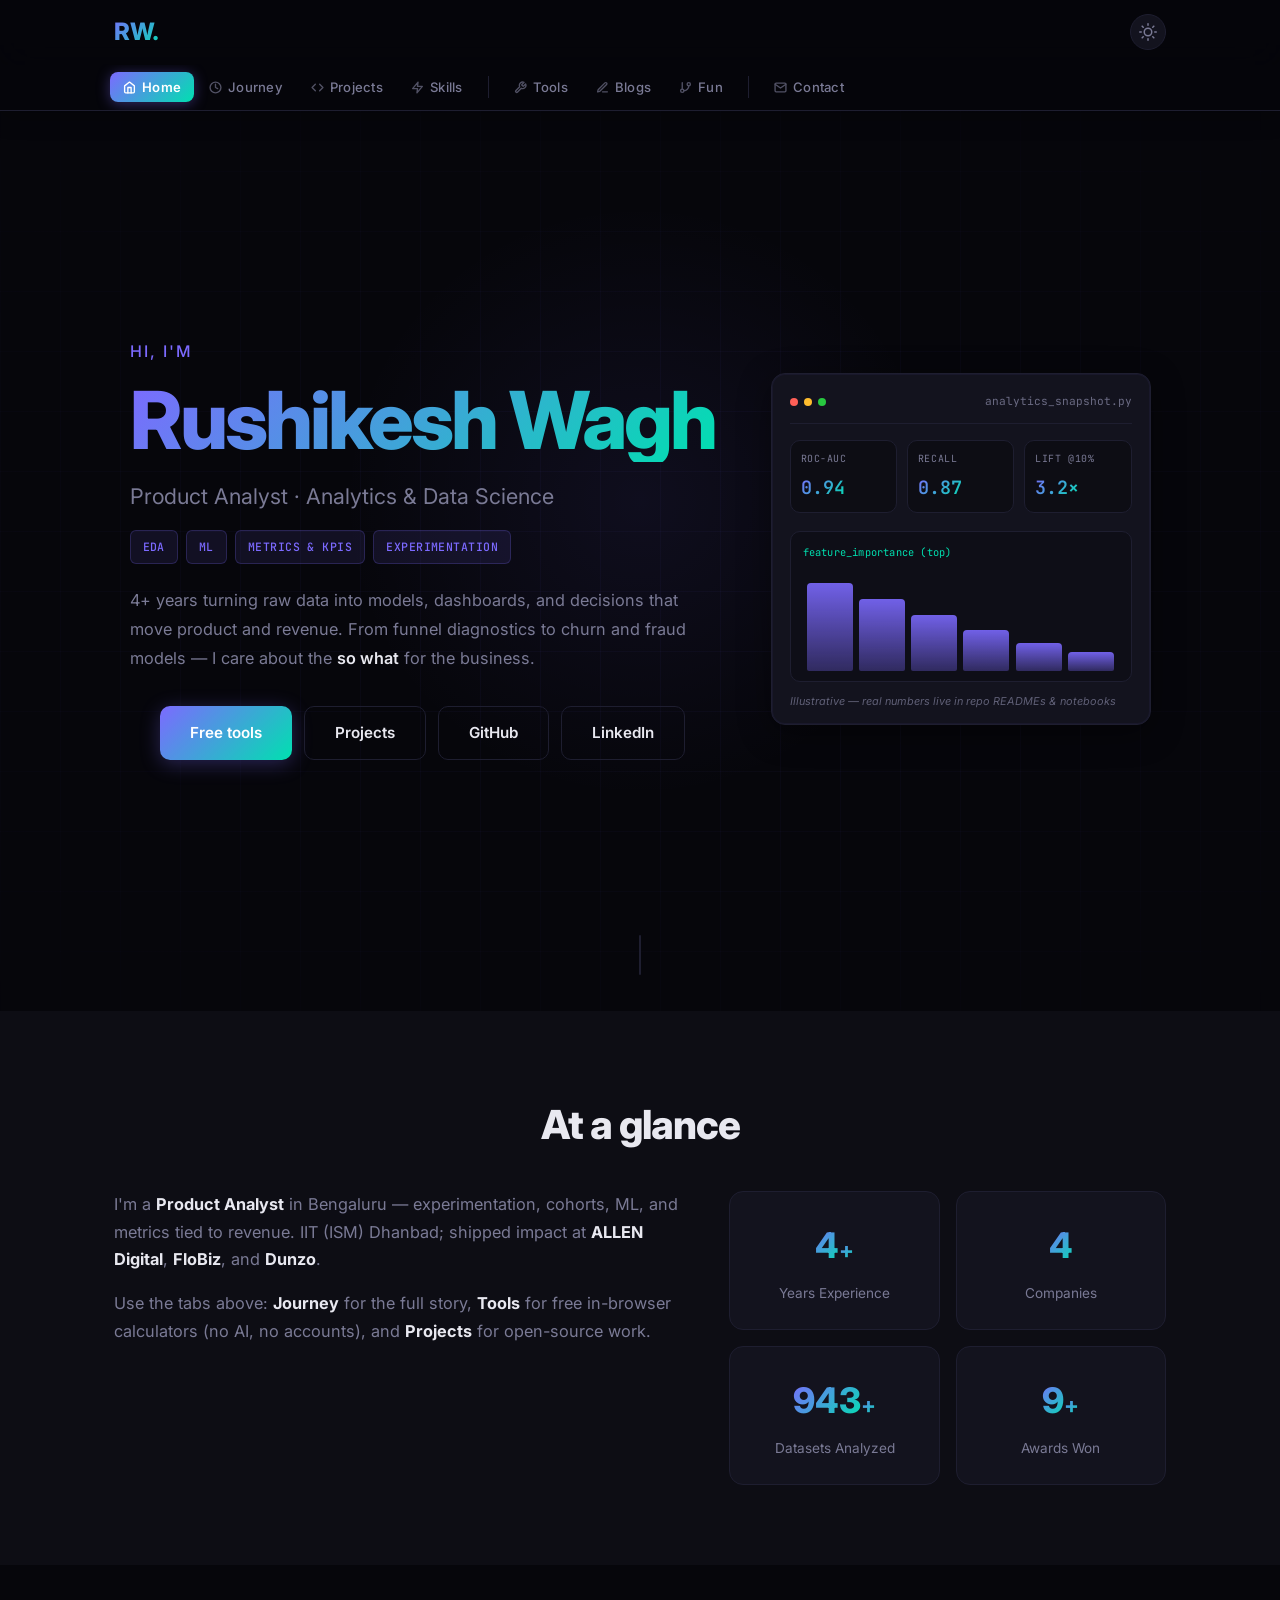
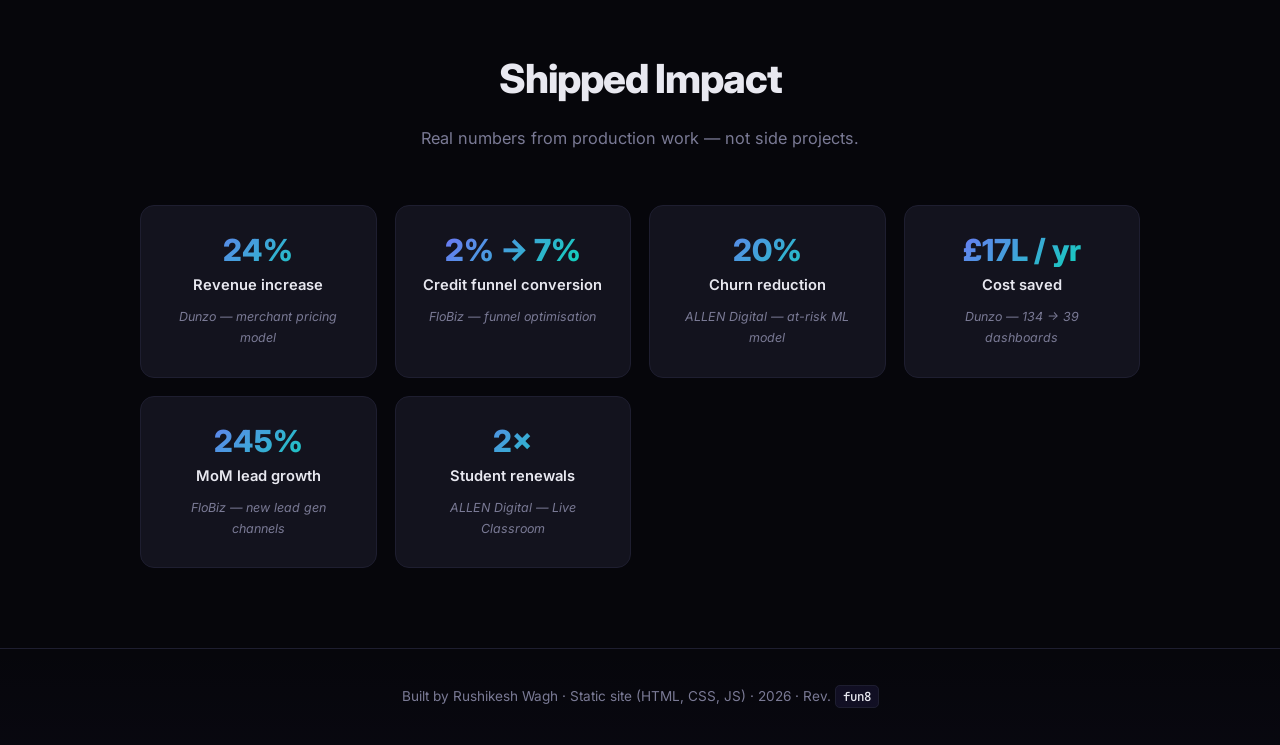
==== commit caf97b9e: "Fun: rename SQL Word to Keywordle and add game dividers Made-with: Cursor" ====
--- a/public/index.html
+++ b/public/index.html
@@ -795,7 +795,7 @@
     <section class="section" id="fun">
         <div class="container">
             <h2 class="section-title reveal">Fun</h2>
-            <p class="section-subtitle reveal">Analytics games for data people — SQL quiz, daily word game &amp; metric blitz.</p>
+            <p class="section-subtitle reveal">Analytics games for data people — The Query Gauntlet, Keywordle, and Metric Blitz.</p>
 
             <div class="fun-games-stack">
                 <div class="fun-game-card fun-game-card-feature reveal" id="querygauntlet-card">
@@ -879,11 +879,17 @@
                     </div>
                 </div>
 
-                <!-- SQL Word — daily Wordle for SQL keywords -->
-                <div class="fun-game-card reveal" id="sqlword-card">
+                <div class="fun-game-divider" role="separator" aria-label="Next game">
+                    <span class="fun-game-divider-line" aria-hidden="true"></span>
+                    <span class="fun-game-divider-mark" aria-hidden="true">◇</span>
+                    <span class="fun-game-divider-line" aria-hidden="true"></span>
+                </div>
+
+                <!-- Keywordle — daily 5-letter SQL / data word -->
+                <div class="fun-game-card reveal" id="keywordle-card">
                     <span class="fun-game-badge">Daily · resets at midnight</span>
-                    <h3 class="fun-game-title">SQL Word</h3>
-                    <p class="fun-game-desc">A quick Wordle-style game for SQL and analytics people. Guess the hidden 5-letter word in 6 tries using the color hints after every attempt.</p>
+                    <h3 class="fun-game-title">Keywordle</h3>
+                    <p class="fun-game-desc">A quick Wordle-style game for SQL and analytics folks. Guess the hidden 5-letter keyword in six tries — green, yellow, and gray hints after every guess.</p>
                     <div class="fun-game-meta">
                         <div class="fun-game-meta-block">
                             <p class="fun-game-meta-label">How to play</p>
@@ -894,6 +900,12 @@
                     <div id="sw-keyboard" class="sw-keyboard" aria-label="On-screen keyboard"></div>
                     <p id="sw-message" class="sw-message" aria-live="polite"></p>
                     <button type="button" class="btn-tool secondary sw-share-btn" id="sw-share" hidden>Copy result ↗</button>
+                </div>
+
+                <div class="fun-game-divider" role="separator" aria-label="Next game">
+                    <span class="fun-game-divider-line" aria-hidden="true"></span>
+                    <span class="fun-game-divider-mark" aria-hidden="true">◇</span>
+                    <span class="fun-game-divider-line" aria-hidden="true"></span>
                 </div>
 
                 <!-- Metric Blitz — 5-question speed round -->
@@ -943,6 +955,6 @@
         </div>
     </footer>
 
-    <script src="script.js?v=fun7"></script>
+    <script src="script.js?v=fun8"></script>
 </body>
 </html>
--- a/public/style.css
+++ b/public/style.css
@@ -1252,6 +1252,31 @@
     margin-top: 28px;
 }
 
+/* Visual break between separate games in the Fun section */
+.fun-game-divider {
+    display: flex;
+    align-items: center;
+    gap: 16px;
+    margin: 8px 0;
+    padding: 0 8px;
+}
+.fun-game-divider-line {
+    flex: 1;
+    height: 1px;
+    background: linear-gradient(90deg, transparent, rgba(124, 106, 255, 0.45), transparent);
+    border-radius: 999px;
+}
+.fun-game-divider-mark {
+    flex-shrink: 0;
+    font-size: 0.85rem;
+    color: var(--accent);
+    opacity: 0.85;
+    line-height: 1;
+}
+[data-theme="light"] .fun-game-divider-line {
+    background: linear-gradient(90deg, transparent, rgba(124, 106, 255, 0.35), transparent);
+}
+
 .fun-game-card {
     position: relative;
     overflow: hidden;
@@ -1373,7 +1398,7 @@
     }
 }
 
-/* ── SQL Word (Wordle) ───────────────────────────────────────── */
+/* ── Keywordle (Wordle) ──────────────────────────────────────── */
 .sw-grid {
     display: grid;
     grid-template-rows: repeat(6, 50px);
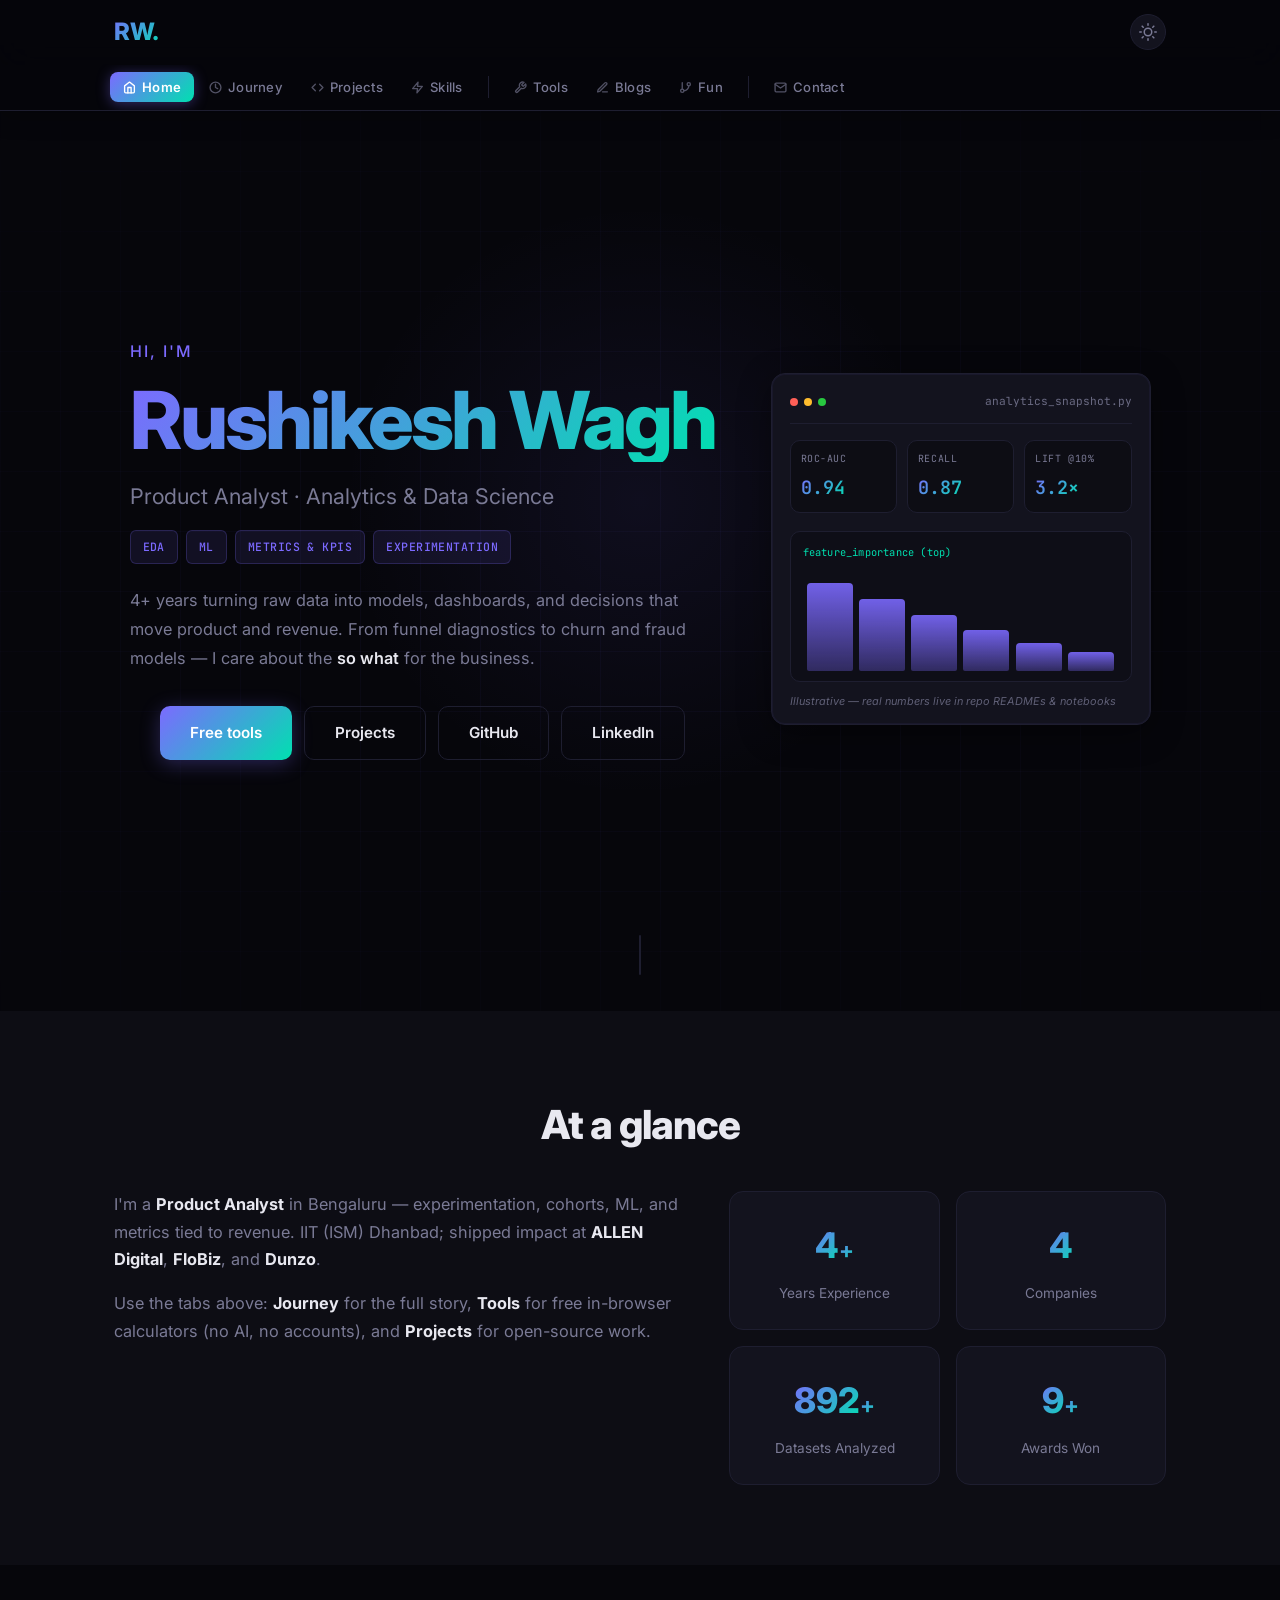
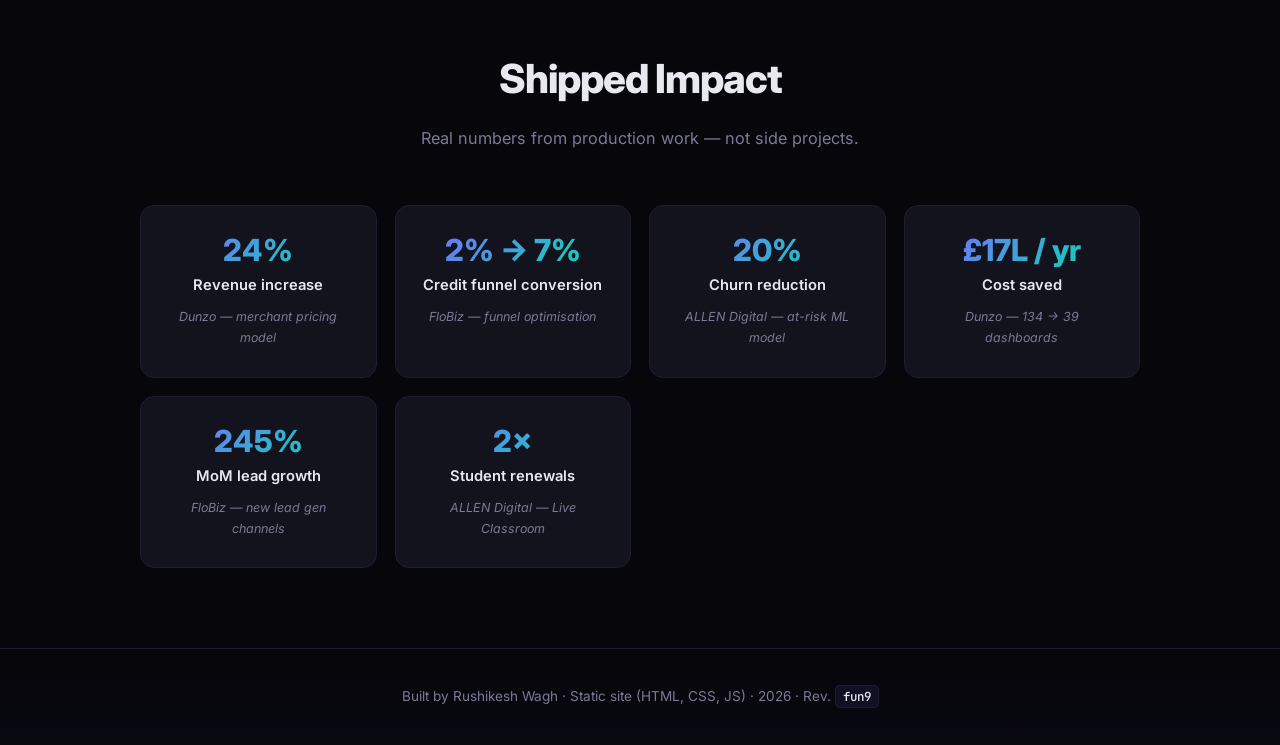
==== commit b7b32f6a: "Fun: roomier SQL quiz, Keywordle seed+hint, quiet Metric Blitz pool copy Made-with: Cursor" ====
--- a/public/index.html
+++ b/public/index.html
@@ -893,10 +893,14 @@
                     <div class="fun-game-meta">
                         <div class="fun-game-meta-block">
                             <p class="fun-game-meta-label">How to play</p>
-                            <p class="fun-game-meta-copy">Type a 5-letter word, press Enter, and use the green / yellow / gray hints to narrow it down. There is one shared word per day.</p>
+                            <p class="fun-game-meta-copy">The middle letter is given on your first guess. Type the other four letters, press Enter, and use green / yellow / gray hints. You get one hint per day if you are stuck.</p>
                         </div>
                     </div>
                     <div id="sw-grid" class="sw-grid" role="group" aria-label="Guess grid"></div>
+                    <div class="sw-hint-row">
+                        <button type="button" class="btn-tool secondary" id="sw-hint-btn">Hint</button>
+                    </div>
+                    <p id="sw-hint-text" class="sw-hint-text" hidden aria-live="polite"></p>
                     <div id="sw-keyboard" class="sw-keyboard" aria-label="On-screen keyboard"></div>
                     <p id="sw-message" class="sw-message" aria-live="polite"></p>
                     <button type="button" class="btn-tool secondary sw-share-btn" id="sw-share" hidden>Copy result ↗</button>
@@ -912,7 +916,7 @@
                 <div class="fun-game-card reveal" id="metricblitz-card">
                     <span class="fun-game-badge">Blitz · 30 seconds</span>
                     <h3 class="fun-game-title">Metric Blitz</h3>
-                    <p class="fun-game-desc">A fast KPI and analytics reflex test. Each round randomly picks 5 questions from a 100-question bank, so the challenge feels fresh every time.</p>
+                    <p class="fun-game-desc">A fast KPI and analytics reflex test. Each round serves five fresh multiple-choice questions so every run feels a bit different.</p>
                     <div class="fun-game-meta">
                         <div class="fun-game-meta-block">
                             <p class="fun-game-meta-label">How to play</p>
@@ -955,6 +959,6 @@
         </div>
     </footer>
 
-    <script src="script.js?v=fun8"></script>
+    <script src="script.js?v=fun9"></script>
 </body>
 </html>
--- a/public/style.css
+++ b/public/style.css
@@ -1087,7 +1087,10 @@
 
 /* ── SQL quiz (Fun tab) ───────────────────────────────────── */
 .sql-quiz-app {
-    max-width: 640px; margin: 0 auto; padding: 8px 0 48px;
+    max-width: min(100%, 920px);
+    margin: 0 auto;
+    padding: 8px 0 48px;
+    width: 100%;
 }
 .sql-quiz-panel {
     border: 1px solid var(--border); border-radius: 16px;
@@ -1181,20 +1184,23 @@
     font-size: 0.82rem;
     margin-top: 8px;
 }
-.sql-quiz-q-wrap { margin-bottom: 24px; }
+.sql-quiz-q-wrap { margin-bottom: 28px; }
 .sql-quiz-q-text {
-    font-size: 1.02rem; line-height: 1.55; margin-bottom: 18px; color: var(--text);
+    font-size: 1.02rem; line-height: 1.6; margin-bottom: 18px; color: var(--text);
 }
 .sql-quiz-q-text.sql-quiz-q-code {
     font-family: var(--mono);
-    font-size: 0.86rem;
-    line-height: 1.6;
+    font-size: 0.88rem;
+    line-height: 1.75;
     white-space: pre-wrap;
     word-break: break-word;
-    padding: 14px 16px;
-    border-radius: 10px;
+    overflow-x: auto;
+    padding: 18px 20px;
+    border-radius: 12px;
     border: 1px solid var(--border);
     background: rgba(0, 0, 0, 0.2);
+    max-height: min(70vh, 520px);
+    overflow-y: auto;
 }
 [data-theme="light"] .sql-quiz-q-text.sql-quiz-q-code {
     background: rgba(0, 0, 0, 0.04);
@@ -1470,6 +1476,31 @@
     color: #ffd76a;
     font-weight: 700;
 }
+.sw-cell.sw-seed {
+    border-style: dashed;
+    border-width: 2px;
+    border-color: rgba(124, 106, 255, 0.65);
+    background: rgba(124, 106, 255, 0.12);
+}
+[data-theme="light"] .sw-cell.sw-seed {
+    border-color: rgba(124, 106, 255, 0.55);
+    background: rgba(124, 106, 255, 0.08);
+}
+.sw-hint-row {
+    display: flex;
+    justify-content: center;
+    margin-bottom: 10px;
+}
+.sw-hint-text {
+    text-align: center;
+    font-size: 0.86rem;
+    color: var(--text-dim);
+    line-height: 1.5;
+    margin: 0 0 14px;
+    max-width: 360px;
+    margin-left: auto;
+    margin-right: auto;
+}
 .sw-share-btn { margin: 0 auto; display: block; }
 
 /* ── Metric Blitz ────────────────────────────────────────────── */
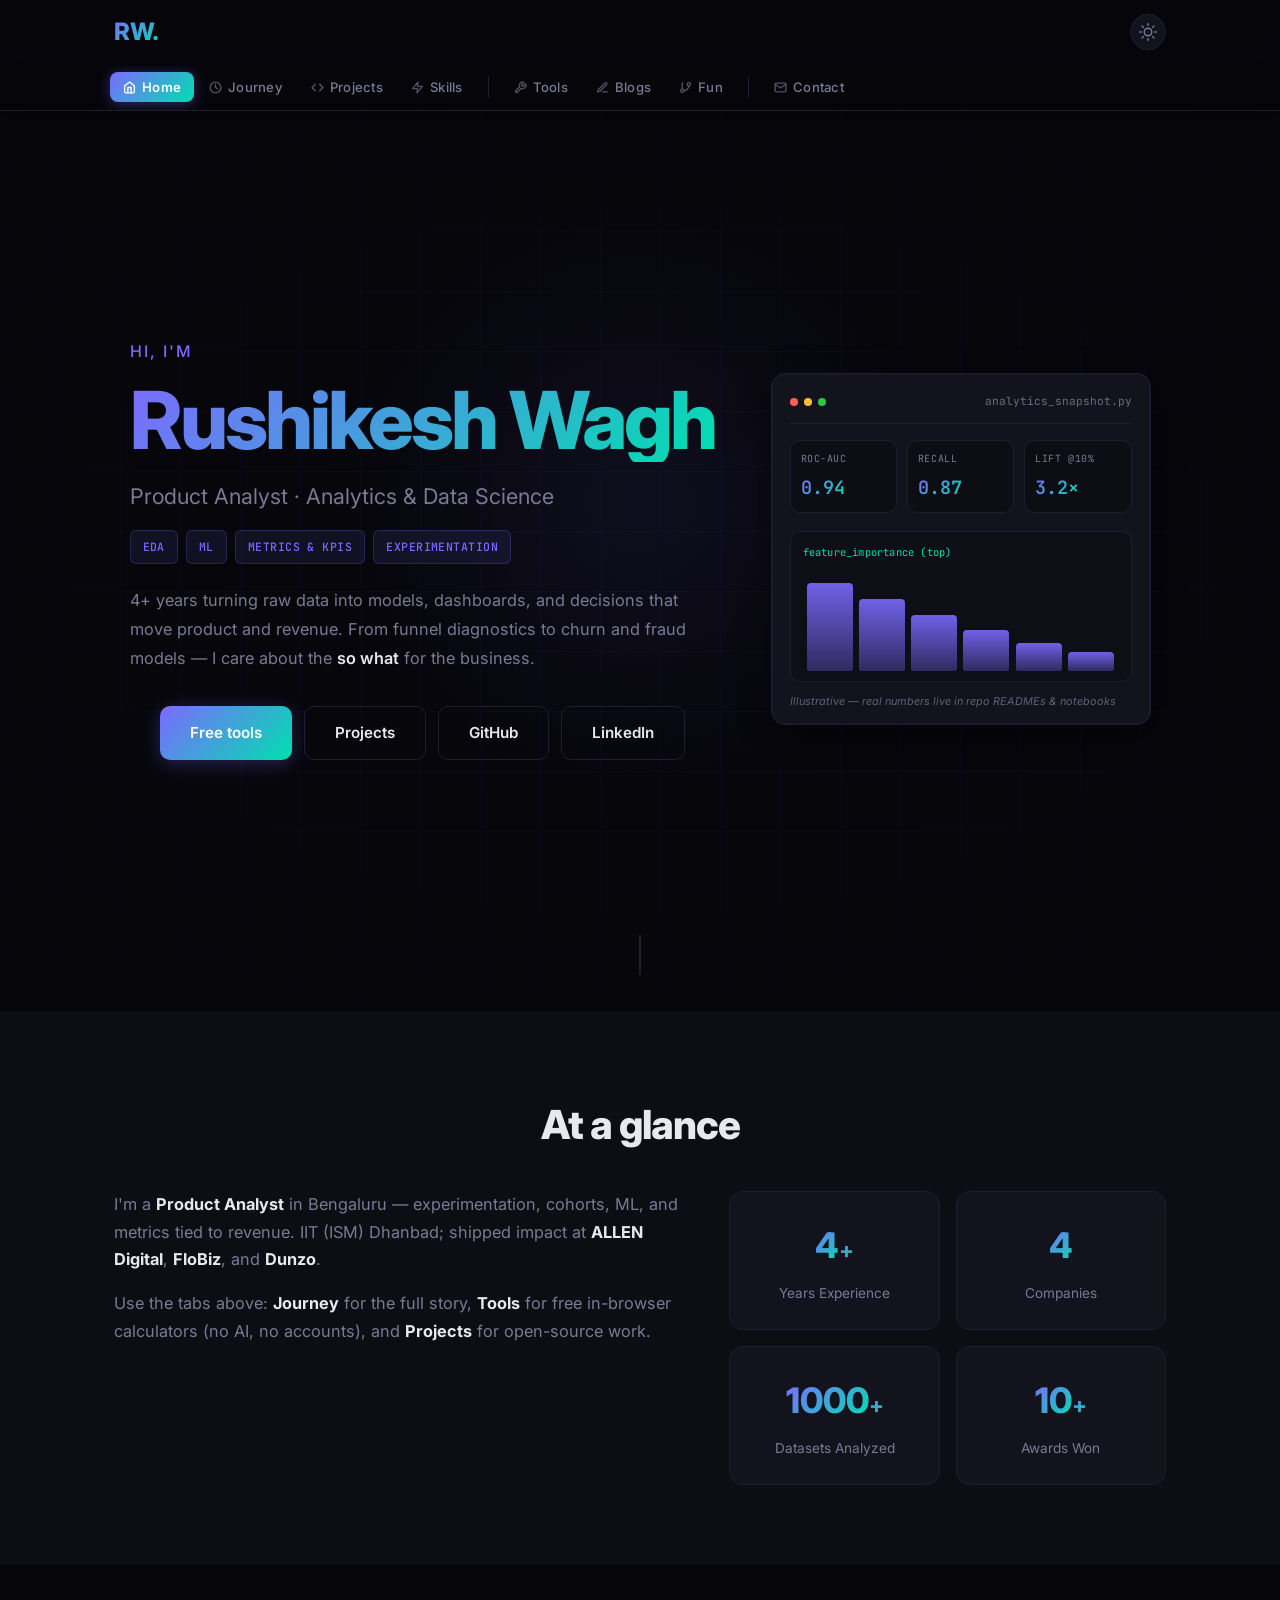
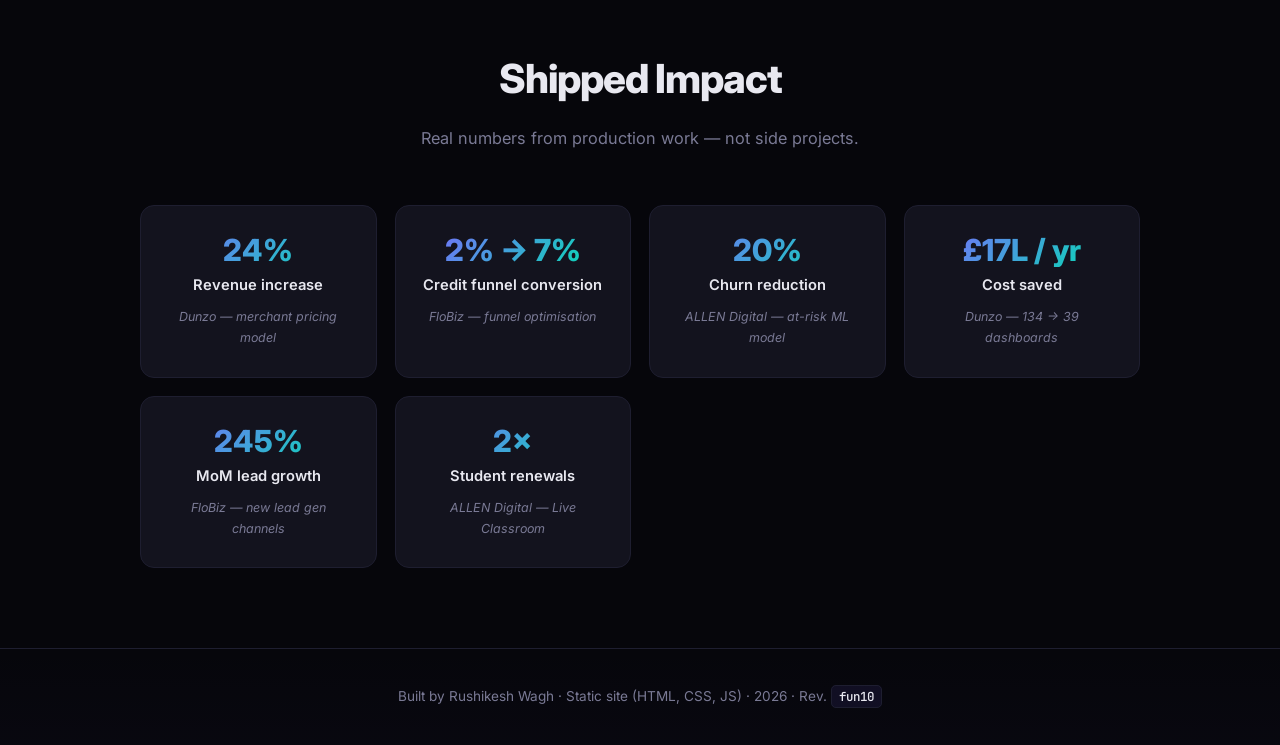
==== commit e3850439: "Fun: Metric Blitz win styling + Upstash-backed visit badge Made-with: Cursor" ====
--- a/public/index.html
+++ b/public/index.html
@@ -794,7 +794,10 @@
     <div id="view-fun" class="view-panel" hidden>
     <section class="section" id="fun">
         <div class="container">
-            <h2 class="section-title reveal">Fun</h2>
+            <div class="fun-section-head reveal">
+                <h2 class="section-title">Fun</h2>
+                <span id="fun-visit-count" class="fun-visit-badge" hidden aria-live="polite"></span>
+            </div>
             <p class="section-subtitle reveal">Analytics games for data people — The Query Gauntlet, Keywordle, and Metric Blitz.</p>
 
             <div class="fun-games-stack">
@@ -959,6 +962,6 @@
         </div>
     </footer>
 
-    <script src="script.js?v=fun9"></script>
+    <script src="script.js?v=fun10"></script>
 </body>
 </html>
--- a/public/style.css
+++ b/public/style.css
@@ -360,6 +360,30 @@
     margin: 0 auto 52px; font-size: 1.02rem;
 }
 
+.fun-section-head {
+    display: flex;
+    flex-wrap: wrap;
+    align-items: baseline;
+    justify-content: center;
+    gap: 12px 18px;
+    margin-bottom: 12px;
+}
+.fun-section-head .section-title {
+    margin-bottom: 0;
+}
+.fun-visit-badge {
+    font-size: 0.78rem;
+    font-weight: 600;
+    letter-spacing: 0.06em;
+    text-transform: uppercase;
+    color: var(--text-dim);
+    padding: 6px 14px;
+    border-radius: 999px;
+    border: 1px solid var(--border);
+    background: rgba(124, 106, 255, 0.08);
+    white-space: nowrap;
+}
+
 /* ── About ─────────────────────────────────────────────────── */
 .about-grid { display: grid; grid-template-columns: 1.3fr 1fr; gap: 48px; align-items: start; }
 .about-text p { color: var(--text-dim); margin-bottom: 16px; font-size: 1.02rem; }
@@ -1552,7 +1576,20 @@
     line-height: 1.4;
 }
 .mb-score-line.is-win {
-    color: #ffd76a;
+    color: transparent;
+    background: linear-gradient(120deg, #c4b5fd 0%, #7cefd8 45%, #a5b4fc 100%);
+    -webkit-background-clip: text;
+    background-clip: text;
+    -webkit-text-fill-color: transparent;
+    text-shadow: none;
+    filter: drop-shadow(0 1px 12px rgba(124, 106, 255, 0.35));
+}
+[data-theme="light"] .mb-score-line.is-win {
+    background: linear-gradient(120deg, #5b4fd4 0%, #0d9f84 50%, #6366f1 100%);
+    -webkit-background-clip: text;
+    background-clip: text;
+    -webkit-text-fill-color: transparent;
+    filter: none;
 }
 .mb-score-line.is-strong {
     color: var(--accent-2);
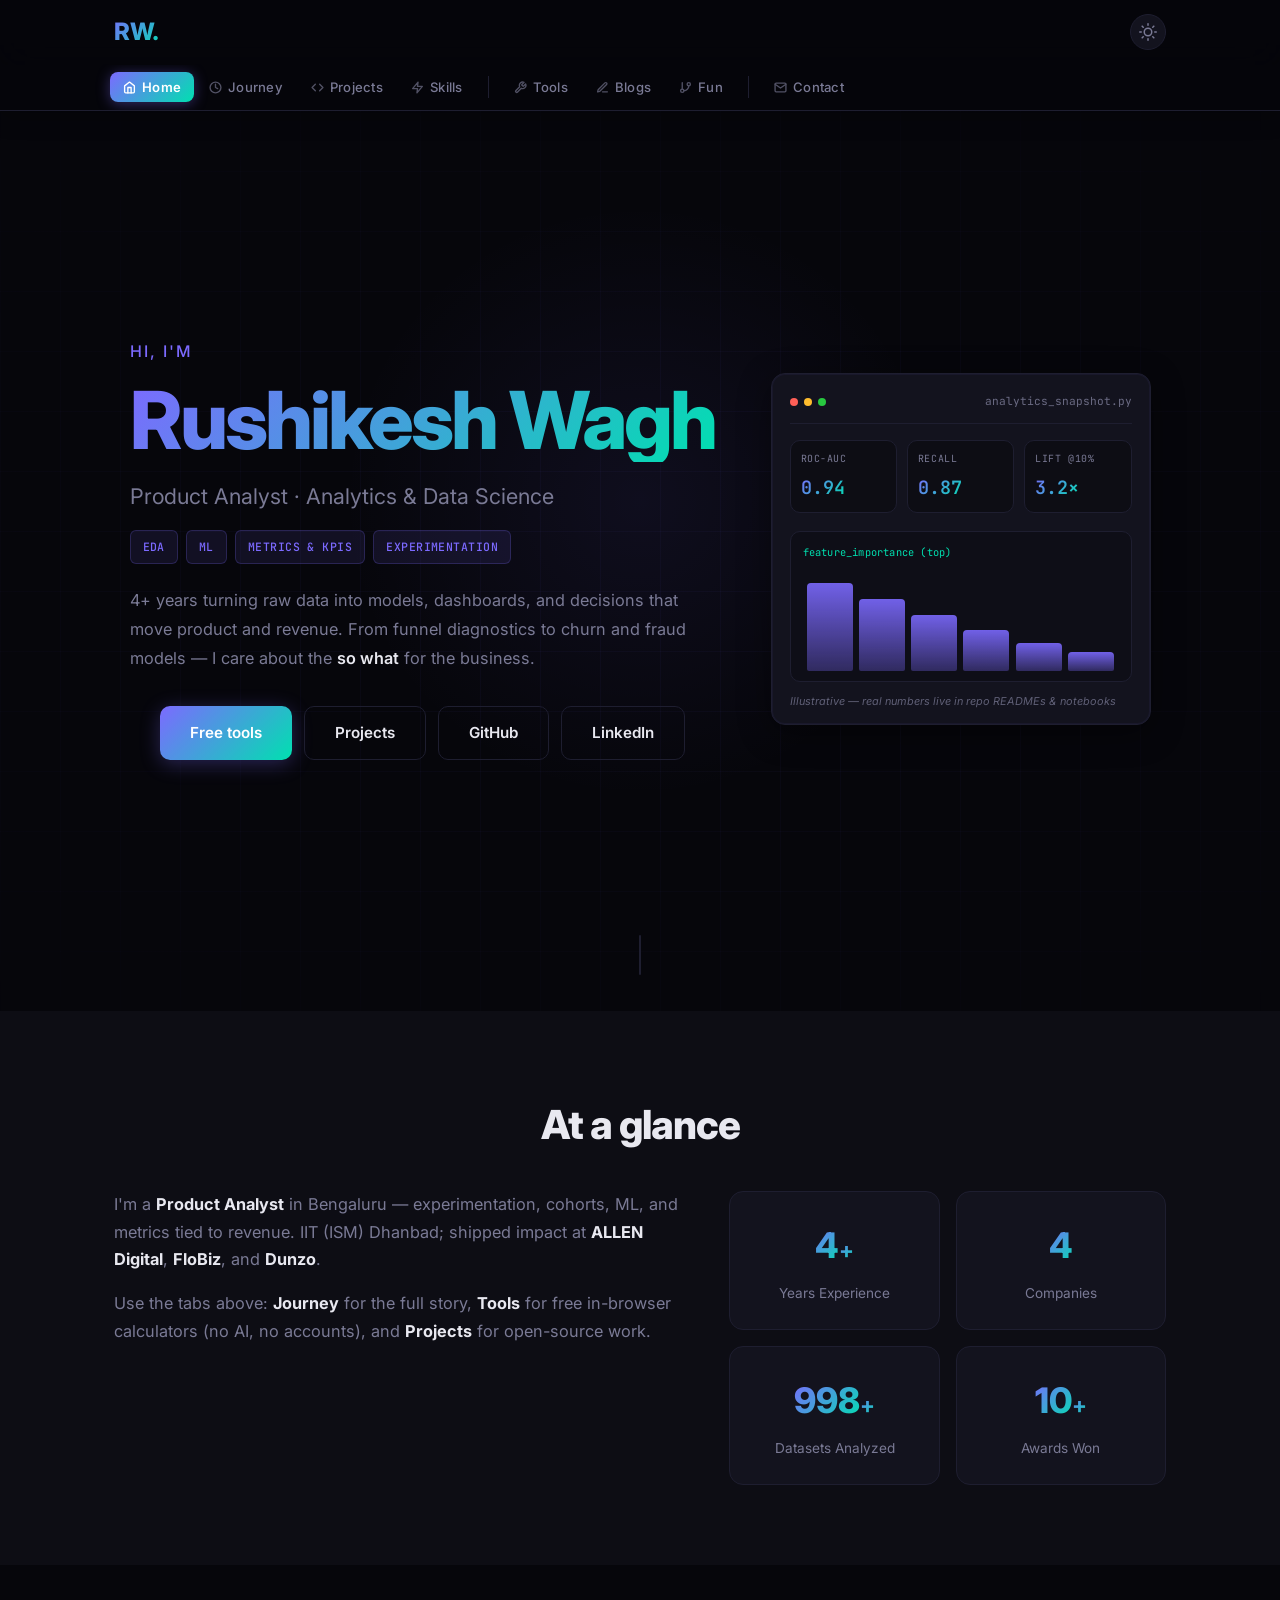
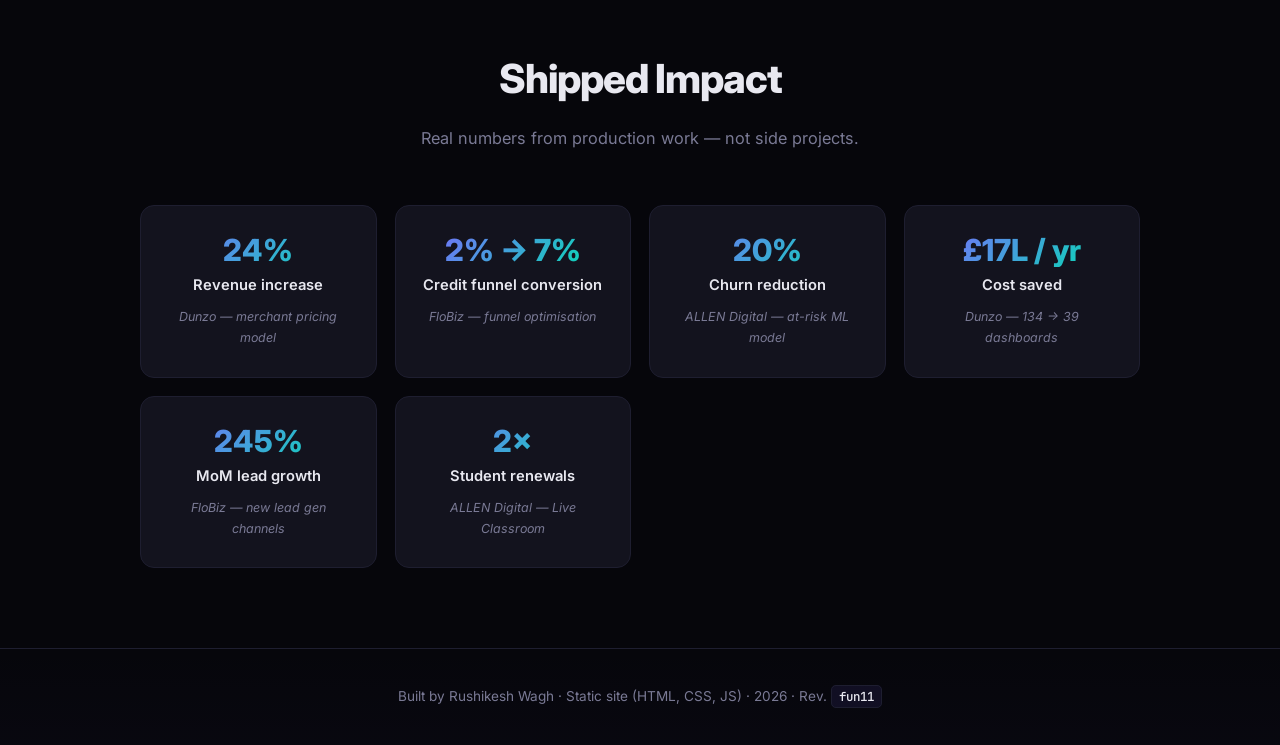
==== commit 29d9b467: "Fun: single Query Gauntlet title, intro then registration Made-with: Cursor" ====
--- a/public/index.html
+++ b/public/index.html
@@ -802,29 +802,23 @@
 
             <div class="fun-games-stack">
                 <div class="fun-game-card fun-game-card-feature reveal" id="querygauntlet-card">
-                    <div class="fun-game-intro">
+                    <div class="fun-game-intro query-gauntlet-intro">
                         <span class="fun-game-badge">Featured · SQL challenge</span>
-                        <h3 class="fun-game-title">The Query Gauntlet</h3>
-                        <p class="fun-game-desc">A deeper SQL challenge built around analytical thinking. You will read queries, reason through outputs, spot mistakes, and answer 10 timed questions.</p>
+                        <h3 class="fun-game-title query-gauntlet-title">The Query Gauntlet</h3>
                         <div class="fun-game-meta">
                             <div class="fun-game-meta-block">
                                 <p class="fun-game-meta-label">Why play</p>
-                                <p class="fun-game-meta-copy">This is the best one to test practical SQL instincts, especially around joins, window functions, CTEs, and query logic.</p>
+                                <p class="fun-game-meta-copy">Test practical SQL instincts—joins, window functions, CTEs, and reading real query logic—not just textbook definitions.</p>
                             </div>
                             <div class="fun-game-meta-block">
                                 <p class="fun-game-meta-label">How to play</p>
-                                <p class="fun-game-meta-copy">Enter your name and email, finish 10 questions in 10 minutes, then download or share your score card. Hit pro analyst level for a celebration.</p>
+                                <p class="fun-game-meta-copy">10 timed questions in 10 minutes. Read each stem, pick the best answer, then submit. You get a score card at the end—download or share it. Pro-level score unlocks a celebration.</p>
                             </div>
                         </div>
                     </div>
 
                     <div id="sql-quiz-app" class="sql-quiz-app">
-                        <div id="sql-quiz-reg" class="sql-quiz-panel">
-                            <header class="sql-quiz-header">
-                                <h3 class="sql-quiz-title"><span class="sql-quiz-title-main">The Query Gauntlet</span></h3>
-                                <p class="sql-quiz-monikers" aria-label="Also known as">Clause <span class="sql-quiz-mid-dot">&amp;</span> Effect · Syntax Circuit · The JOIN Tribunal</p>
-                            </header>
-                            <p class="sql-quiz-lead">10 questions · 10 minutes · no lifelines. Read real SQL, spot errors, predict output. Enter your name and go — certificate at the finish line.</p>
+                        <div id="sql-quiz-reg" class="sql-quiz-panel sql-quiz-reg-panel">
                             <form id="sql-quiz-reg-form" class="sql-quiz-reg-form">
                                 <div class="form-grid">
                                     <div class="form-field">
@@ -962,6 +956,6 @@
         </div>
     </footer>
 
-    <script src="script.js?v=fun10"></script>
+    <script src="script.js?v=fun11"></script>
 </body>
 </html>
--- a/public/style.css
+++ b/public/style.css
@@ -1331,6 +1331,26 @@
         radial-gradient(circle at top right, rgba(124,106,255,0.18), transparent 34%),
         linear-gradient(180deg, rgba(124,106,255,0.08), transparent 100%);
 }
+.query-gauntlet-intro {
+    text-align: center;
+}
+.query-gauntlet-intro .fun-game-badge {
+    margin-left: auto;
+    margin-right: auto;
+}
+.query-gauntlet-title {
+    width: 100%;
+    margin-bottom: 18px;
+}
+.query-gauntlet-intro .fun-game-meta {
+    text-align: left;
+}
+.sql-quiz-reg-panel {
+    padding-top: 4px;
+}
+.sql-quiz-reg-panel .sql-quiz-reg-form {
+    margin-top: 0;
+}
 .fun-game-badge {
     display: inline-block;
     width: fit-content;
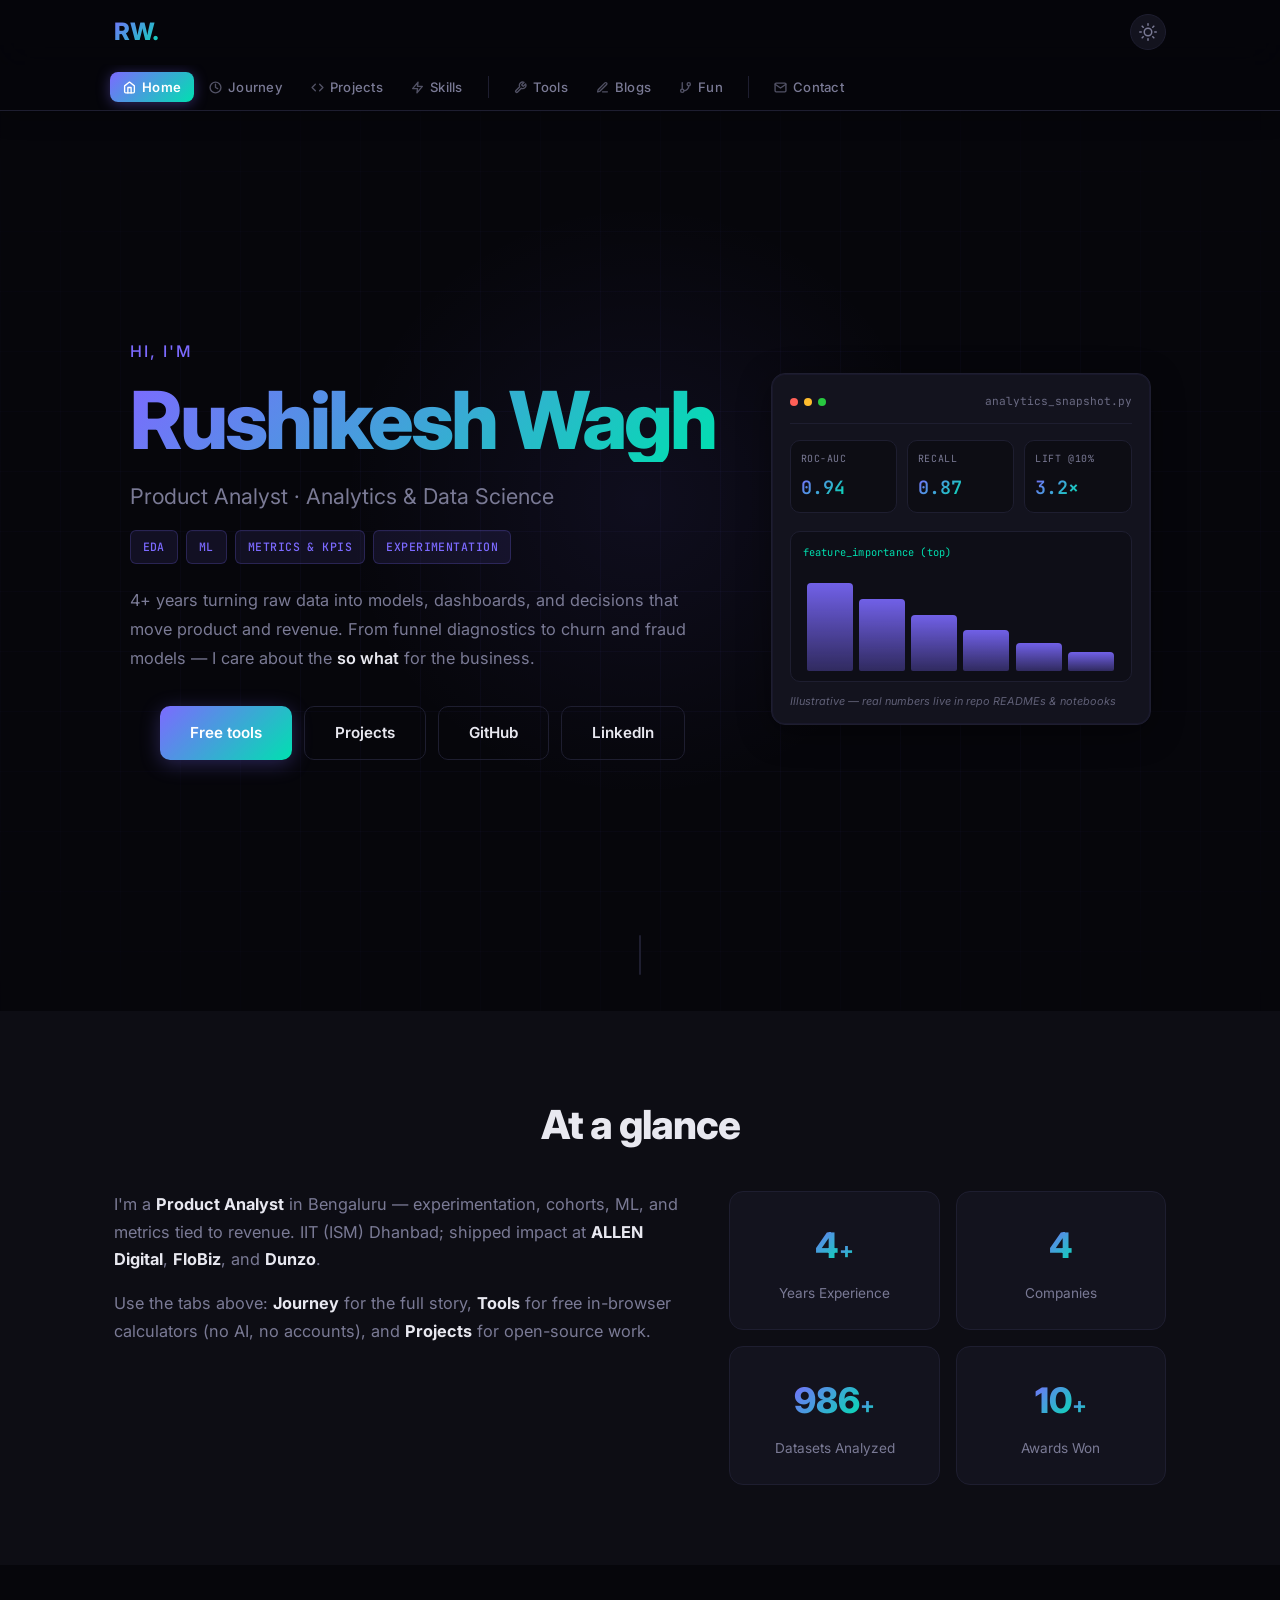
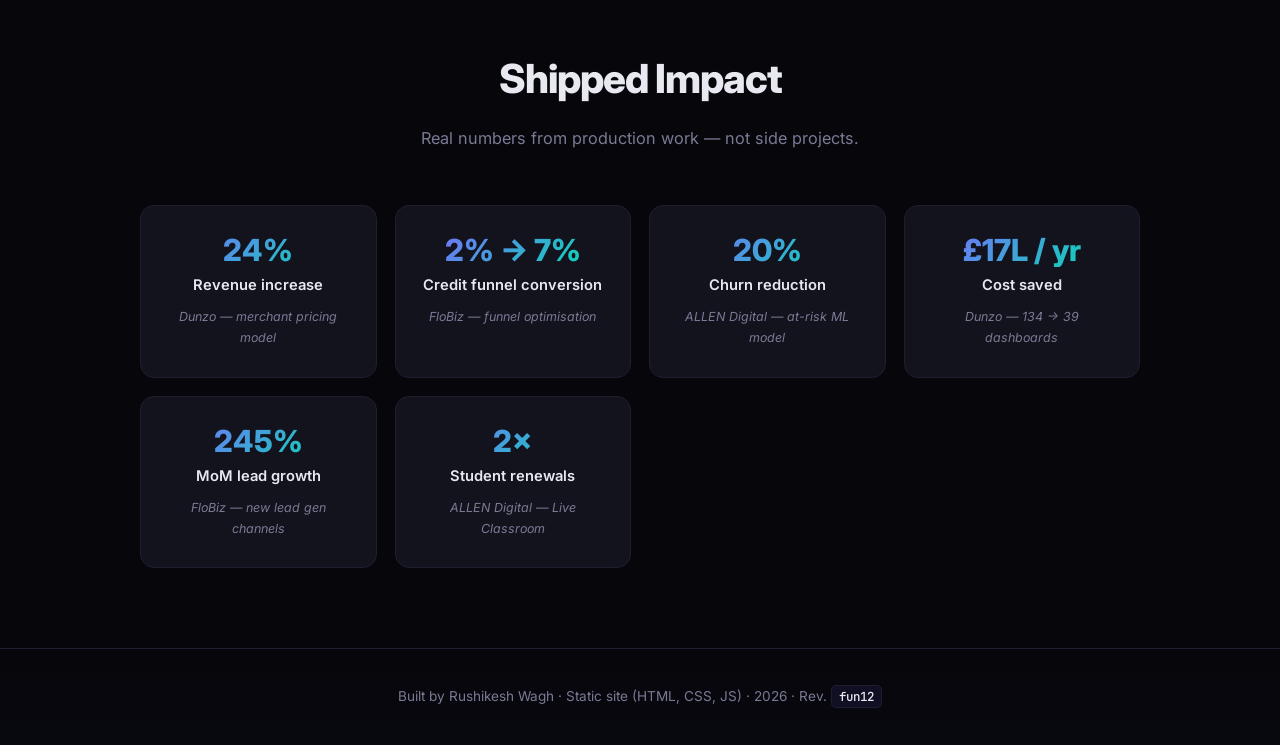
==== commit b9126e02: "refactor: clean up Query Gauntlet registration UI - Strip inner box from sql-quiz-reg-panel (remove " ====
--- a/public/index.html
+++ b/public/index.html
@@ -819,8 +819,9 @@
 
                     <div id="sql-quiz-app" class="sql-quiz-app">
                         <div id="sql-quiz-reg" class="sql-quiz-panel sql-quiz-reg-panel">
+                            <p class="sql-quiz-reg-tagline">10 questions &middot; 10 minutes &middot; no lifelines</p>
                             <form id="sql-quiz-reg-form" class="sql-quiz-reg-form">
-                                <div class="form-grid">
+                                <div class="form-grid sql-quiz-reg-grid">
                                     <div class="form-field">
                                         <label for="sql-quiz-name">Name</label>
                                         <input id="sql-quiz-name" name="name" type="text" required autocomplete="name" maxlength="120" placeholder="Your name" />
@@ -830,9 +831,11 @@
                                         <input id="sql-quiz-email" name="email" type="email" required autocomplete="email" placeholder="you@example.com" />
                                     </div>
                                 </div>
-                                <p class="sql-quiz-privacy">Your name and email are used to log your attempt and to generate your score card. We do not email your results to you right now — use download or LinkedIn share after you finish.</p>
-                                <button type="button" class="btn-tool" id="sql-quiz-start">Start quiz</button>
-                                <p id="sql-quiz-load-err" class="tool-error" hidden></p>
+                                <p class="sql-quiz-privacy">Your name and email log your attempt and generate your score card. Results are not emailed — use download or LinkedIn share after you finish.</p>
+                                <div class="sql-quiz-reg-cta">
+                                    <button type="button" class="btn-tool sql-quiz-start-btn" id="sql-quiz-start">Start quiz &rarr;</button>
+                                    <p id="sql-quiz-load-err" class="tool-error" hidden></p>
+                                </div>
                             </form>
                         </div>
 
@@ -956,6 +959,6 @@
         </div>
     </footer>
 
-    <script src="script.js?v=fun11"></script>
+    <script src="script.js?v=fun12"></script>
 </body>
 </html>
--- a/public/style.css
+++ b/public/style.css
@@ -1345,11 +1345,56 @@
 .query-gauntlet-intro .fun-game-meta {
     text-align: left;
 }
+/* Registration panel — flush with the outer card; no nested box */
 .sql-quiz-reg-panel {
-    padding-top: 4px;
-}
-.sql-quiz-reg-panel .sql-quiz-reg-form {
-    margin-top: 0;
+    border: none;
+    background: none;
+    border-radius: 0;
+    padding: 32px 0 16px;
+}
+.sql-quiz-reg-tagline {
+    text-align: center;
+    font-size: 0.75rem;
+    font-weight: 700;
+    letter-spacing: 0.14em;
+    text-transform: uppercase;
+    color: var(--text-dim);
+    margin: 0 0 28px;
+    opacity: 0.75;
+}
+.sql-quiz-reg-grid {
+    grid-template-columns: 1fr 1fr;
+    max-width: 560px;
+    margin-left: auto;
+    margin-right: auto;
+    margin-bottom: 0;
+}
+.sql-quiz-reg-panel .sql-quiz-privacy {
+    text-align: center;
+    max-width: 520px;
+    margin-left: auto;
+    margin-right: auto;
+    margin-top: 14px;
+    margin-bottom: 0;
+}
+.sql-quiz-reg-cta {
+    display: flex;
+    flex-direction: column;
+    align-items: center;
+    margin-top: 24px;
+    gap: 10px;
+}
+.sql-quiz-start-btn {
+    min-width: 180px;
+    padding: 14px 40px;
+    font-size: 1rem;
+    border-radius: 12px;
+    margin: 0;
+    letter-spacing: 0.01em;
+}
+@media (max-width: 440px) {
+    .sql-quiz-reg-grid { grid-template-columns: 1fr; }
+    .sql-quiz-start-btn { width: 100%; min-width: unset; }
 }
 .fun-game-badge {
     display: inline-block;
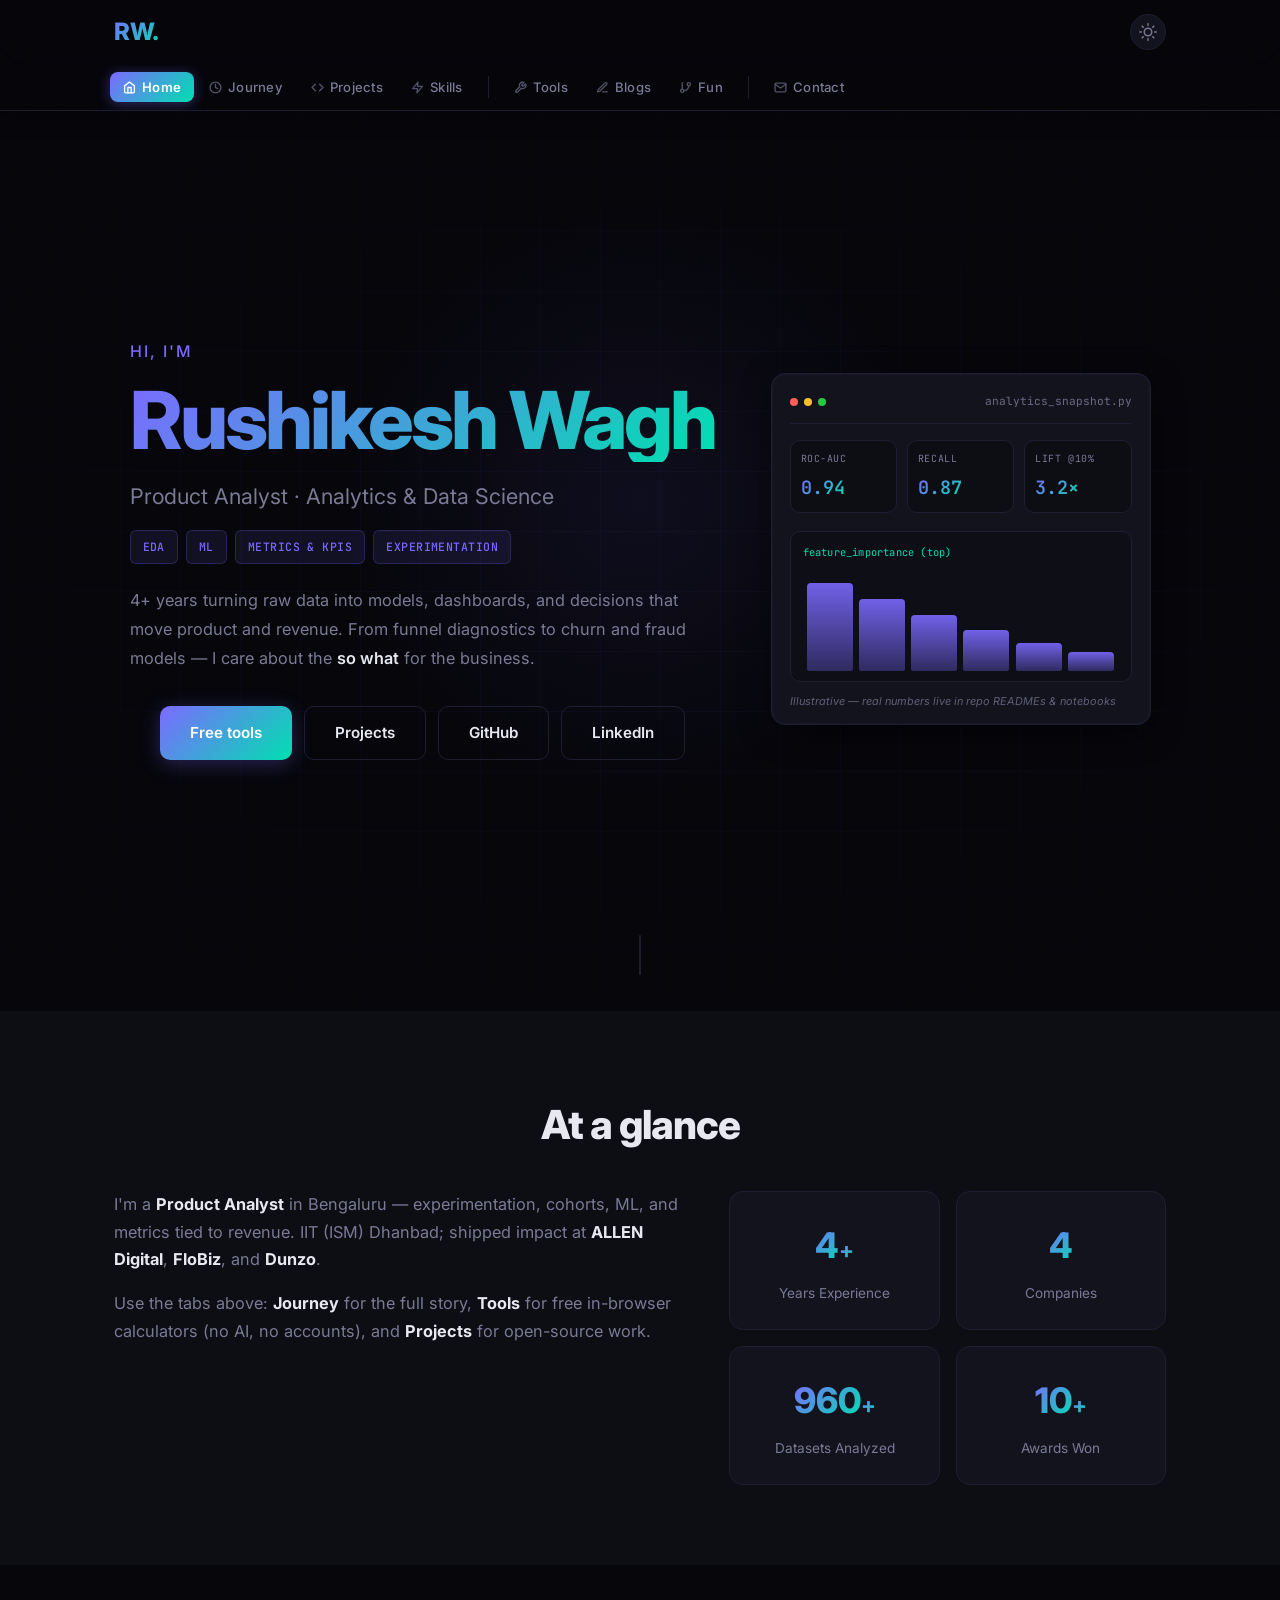
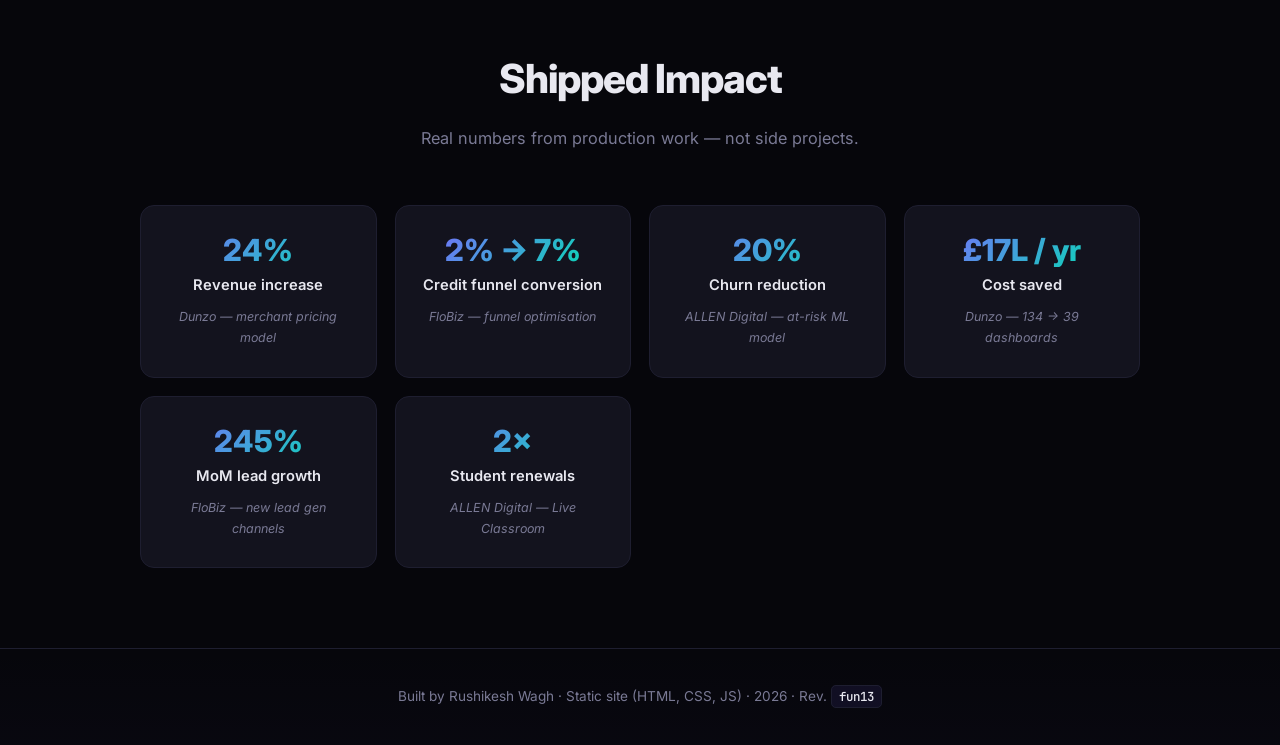
==== commit cb2dd31e: "fix: Query Gauntlet reg panel — full-width box, no double padding - Strip horizontal padding from .f" ====
--- a/public/index.html
+++ b/public/index.html
@@ -76,7 +76,7 @@
     <link rel="preconnect" href="https://fonts.googleapis.com" />
     <link rel="preconnect" href="https://fonts.gstatic.com" crossorigin />
     <link href="https://fonts.googleapis.com/css2?family=Inter:wght@300;400;500;600;700;800&family=JetBrains+Mono:wght@400;500&display=swap" rel="stylesheet" />
-    <link rel="stylesheet" href="style.css" />
+    <link rel="stylesheet" href="style.css?v=2" />
 </head>
 <body>
     <!-- Navigation -->
@@ -959,6 +959,6 @@
         </div>
     </footer>
 
-    <script src="script.js?v=fun12"></script>
+    <script src="script.js?v=fun13"></script>
 </body>
 </html>
--- a/public/style.css
+++ b/public/style.css
@@ -1321,9 +1321,11 @@
 .fun-game-card-feature {
     padding: 0;
 }
-.fun-game-card-feature .fun-game-intro,
+.fun-game-card-feature .fun-game-intro {
+    padding: 28px 24px;
+}
 .fun-game-card-feature .sql-quiz-app {
-    padding: 28px 24px;
+    padding: 20px 0 32px;
 }
 .fun-game-card-feature .fun-game-intro {
     border-bottom: 1px solid var(--border);
@@ -1345,12 +1347,12 @@
 .query-gauntlet-intro .fun-game-meta {
     text-align: left;
 }
-/* Registration panel — flush with the outer card; no nested box */
+/* Registration panel — full-width box inside the card */
 .sql-quiz-reg-panel {
-    border: none;
-    background: none;
-    border-radius: 0;
-    padding: 32px 0 16px;
+    border: 1px solid var(--border);
+    background: rgba(124, 106, 255, 0.04);
+    border-radius: 16px;
+    padding: 32px 28px 36px;
 }
 .sql-quiz-reg-tagline {
     text-align: center;
@@ -1364,16 +1366,9 @@
 }
 .sql-quiz-reg-grid {
     grid-template-columns: 1fr 1fr;
-    max-width: 560px;
-    margin-left: auto;
-    margin-right: auto;
     margin-bottom: 0;
 }
 .sql-quiz-reg-panel .sql-quiz-privacy {
-    text-align: center;
-    max-width: 520px;
-    margin-left: auto;
-    margin-right: auto;
     margin-top: 14px;
     margin-bottom: 0;
 }
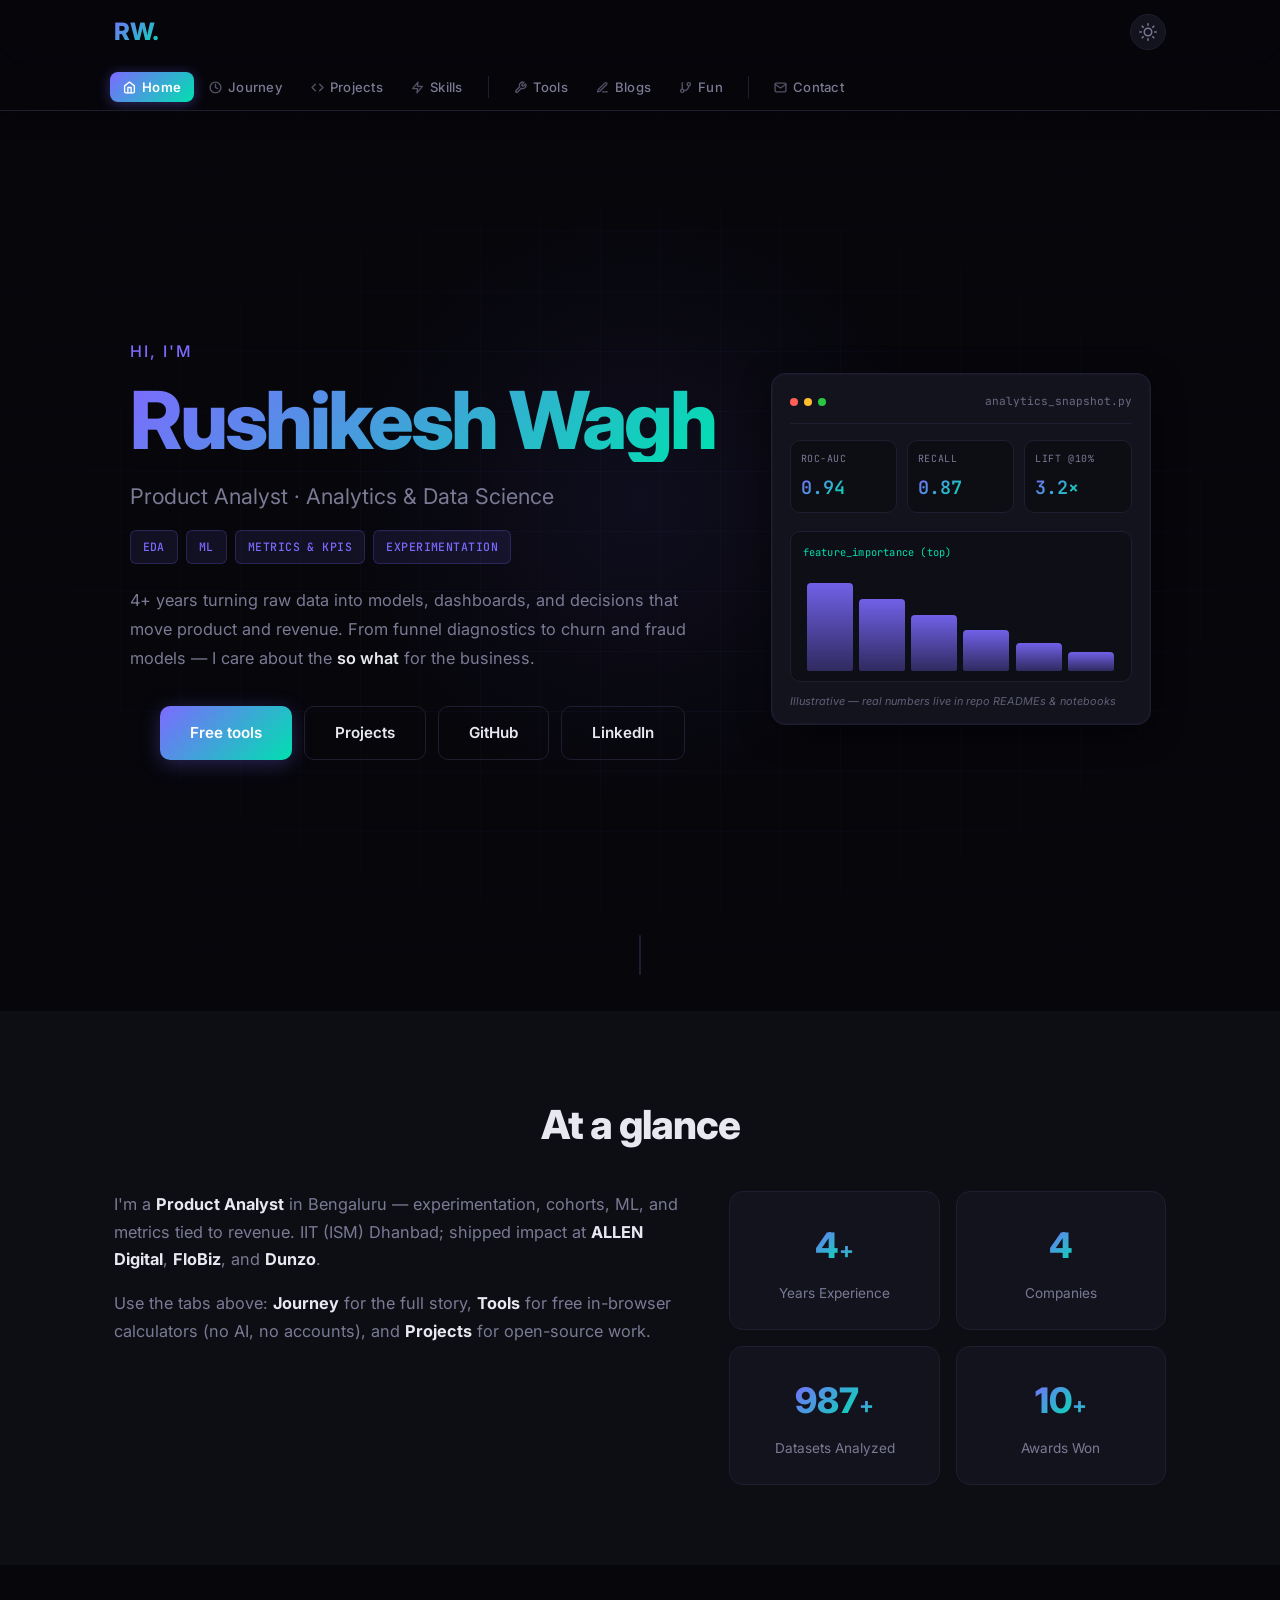
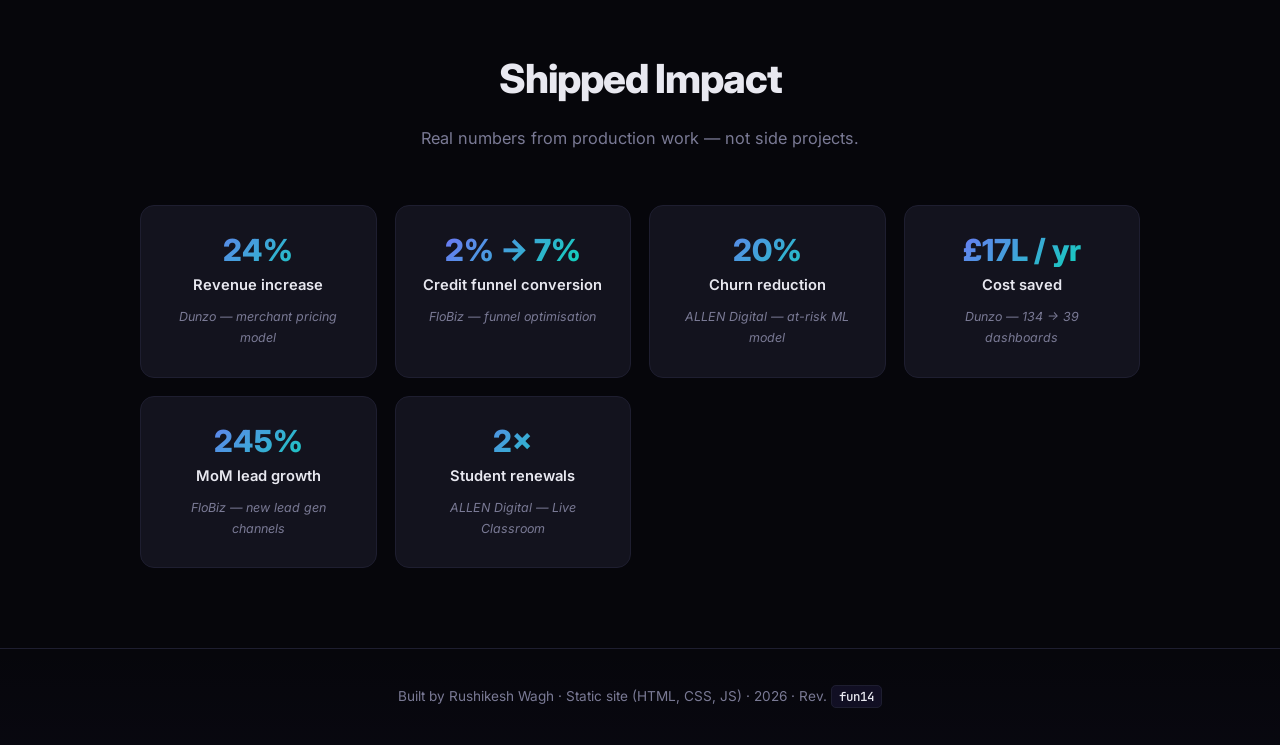
==== commit bca922bd: "Contact: update subtitle — not seeking roles, open to connect & collaborate Made-with: Cursor" ====
--- a/public/index.html
+++ b/public/index.html
@@ -751,7 +751,7 @@
         <div class="container contact-container">
             <h2 class="section-title reveal">Get in Touch</h2>
             <p class="section-subtitle reveal">
-                Open to product analytics, analytics engineering, and data science roles — or collaborating on interesting datasets.
+                Happy to connect about analytics, data engineering, and side projects — or to collaborate on an interesting dataset.
             </p>
             <div class="contact-links reveal">
                 <a href="https://www.linkedin.com/in/rushikesh-wagh-08031999" target="_blank" class="contact-card">
@@ -959,6 +959,6 @@
         </div>
     </footer>
 
-    <script src="script.js?v=fun13"></script>
+    <script src="script.js?v=fun14"></script>
 </body>
 </html>
